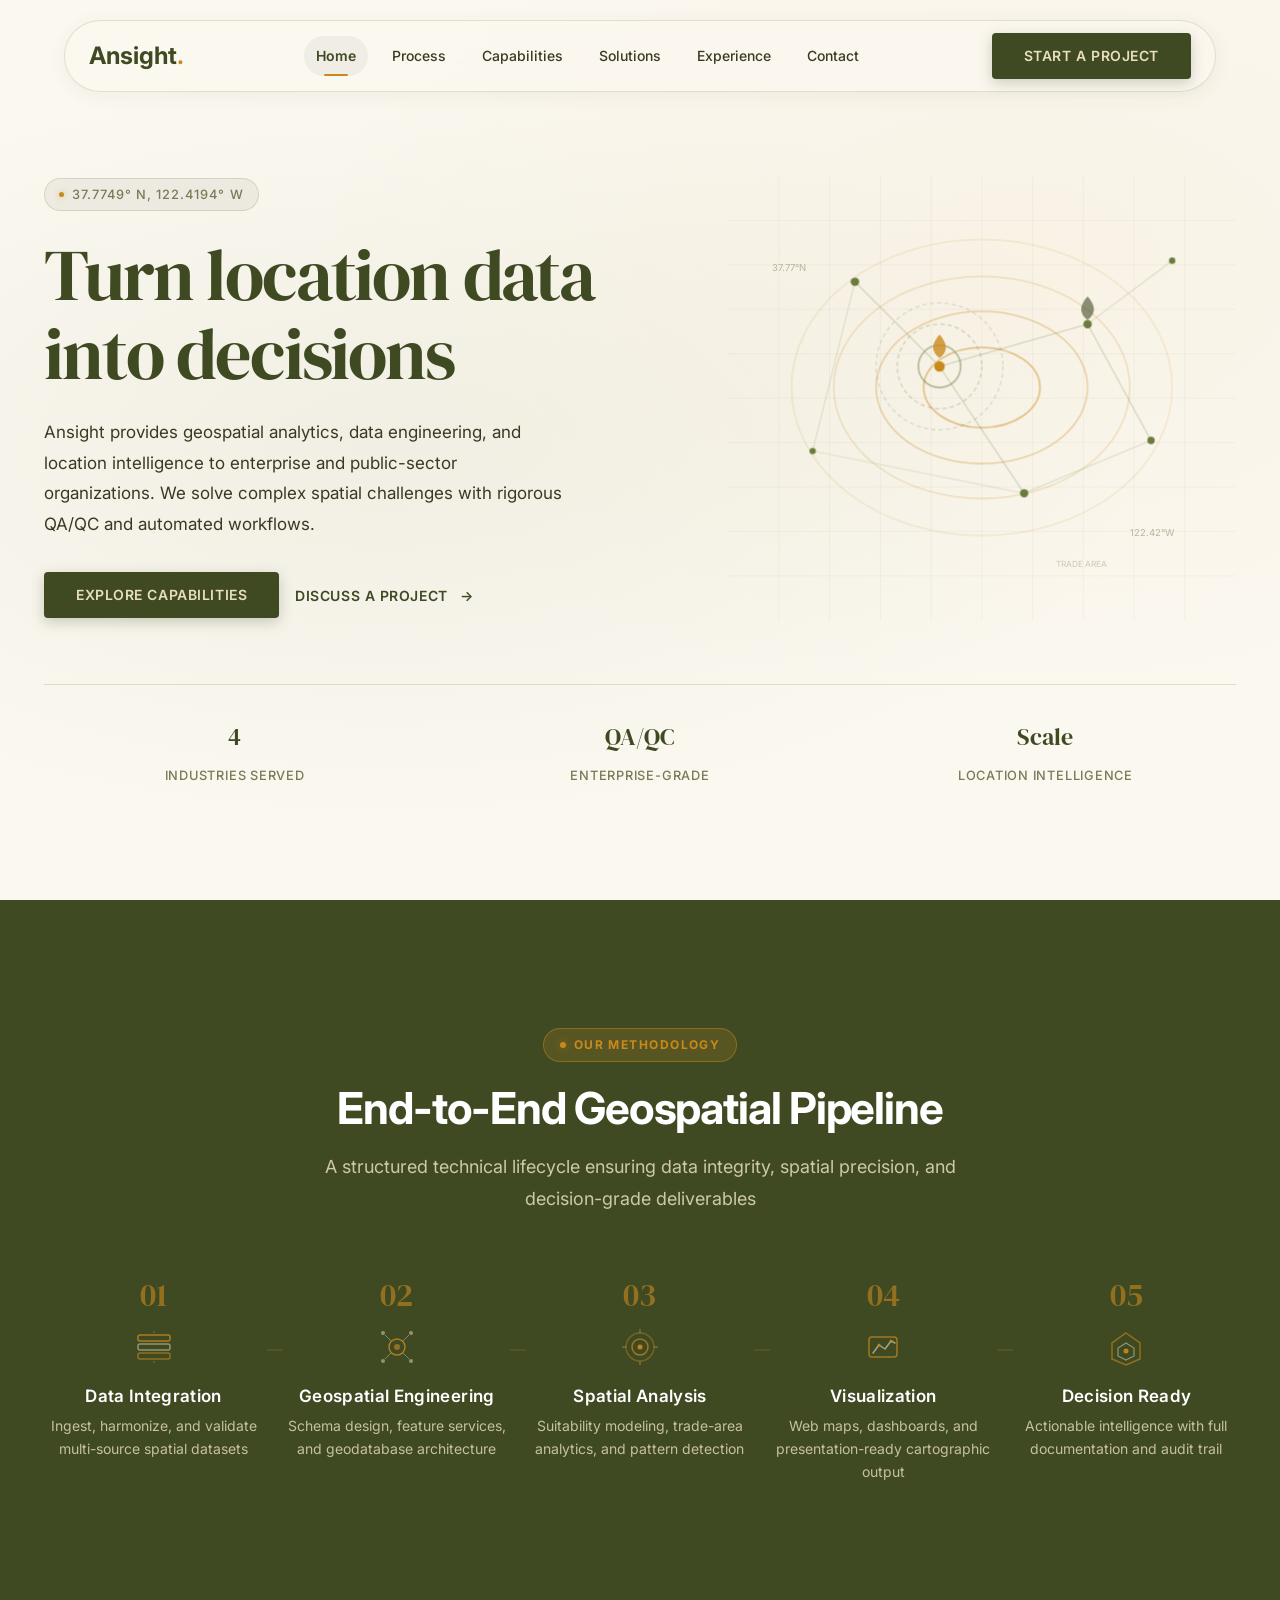
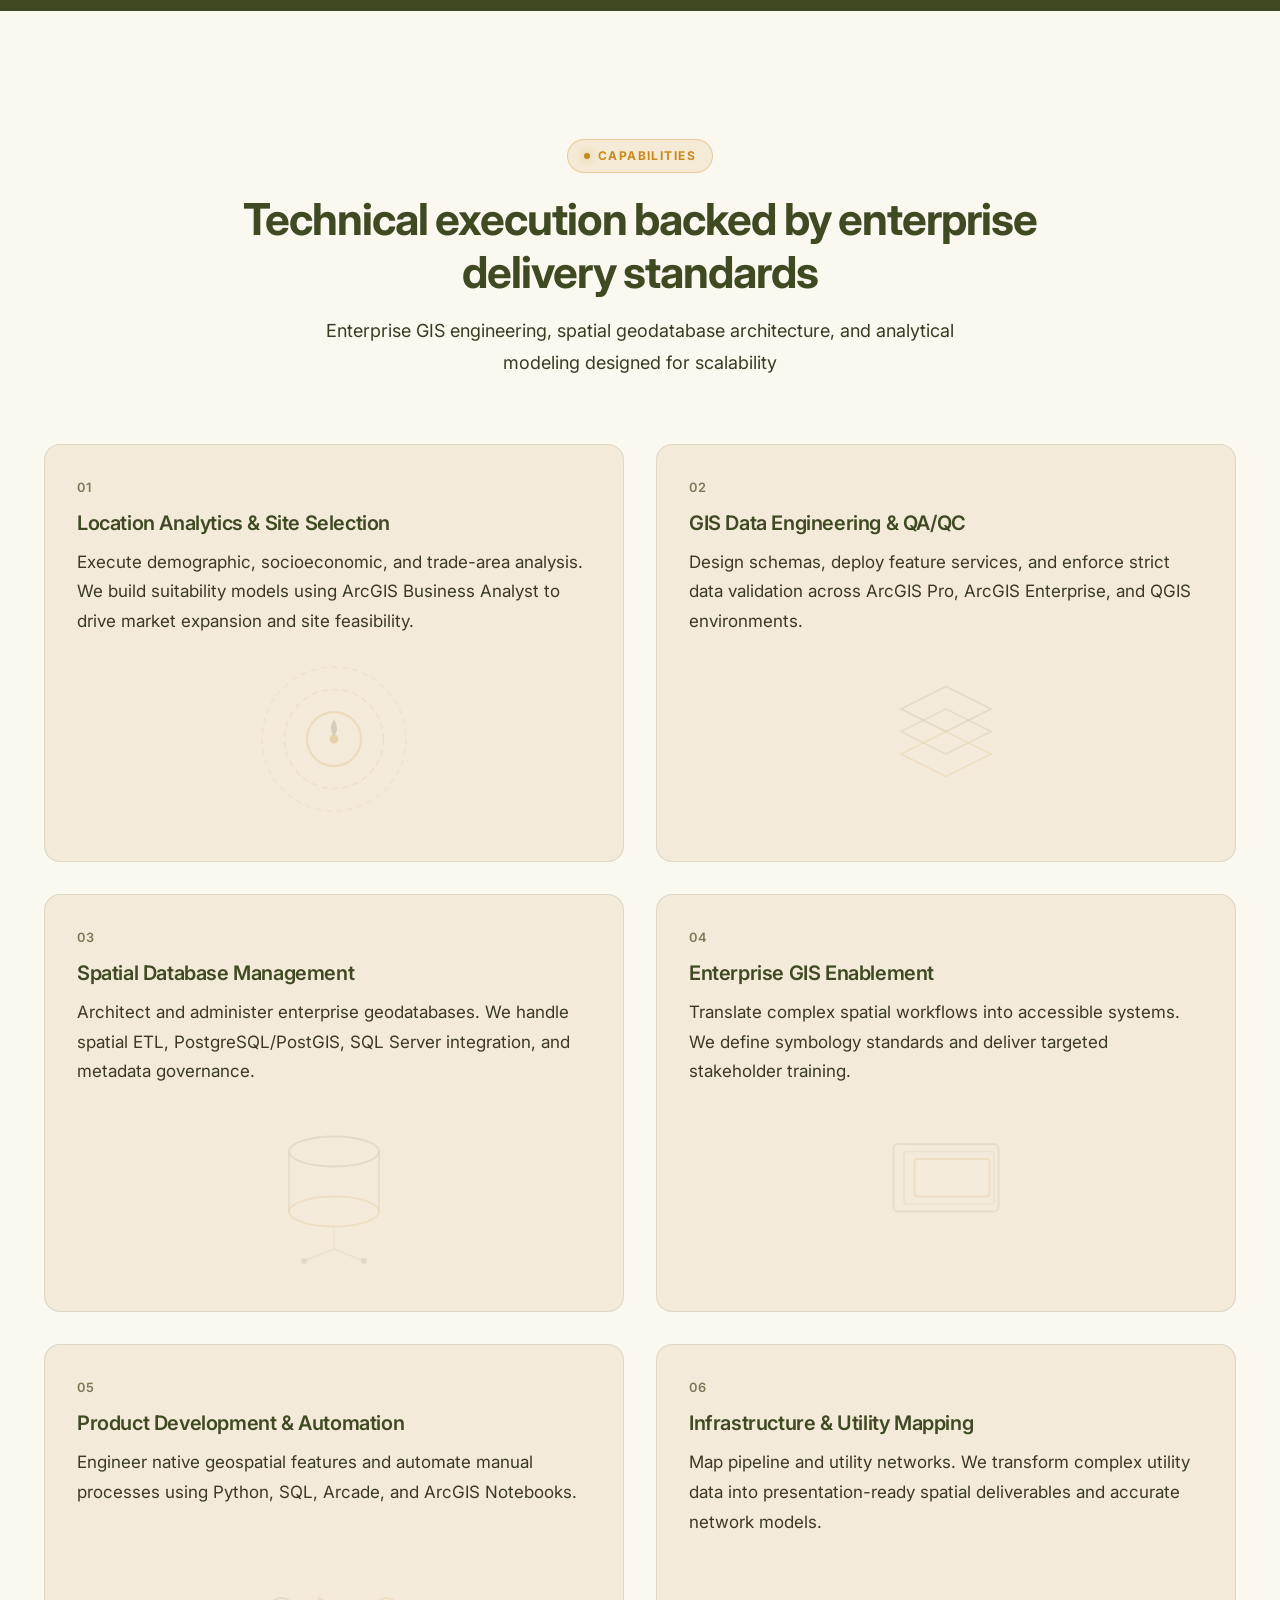
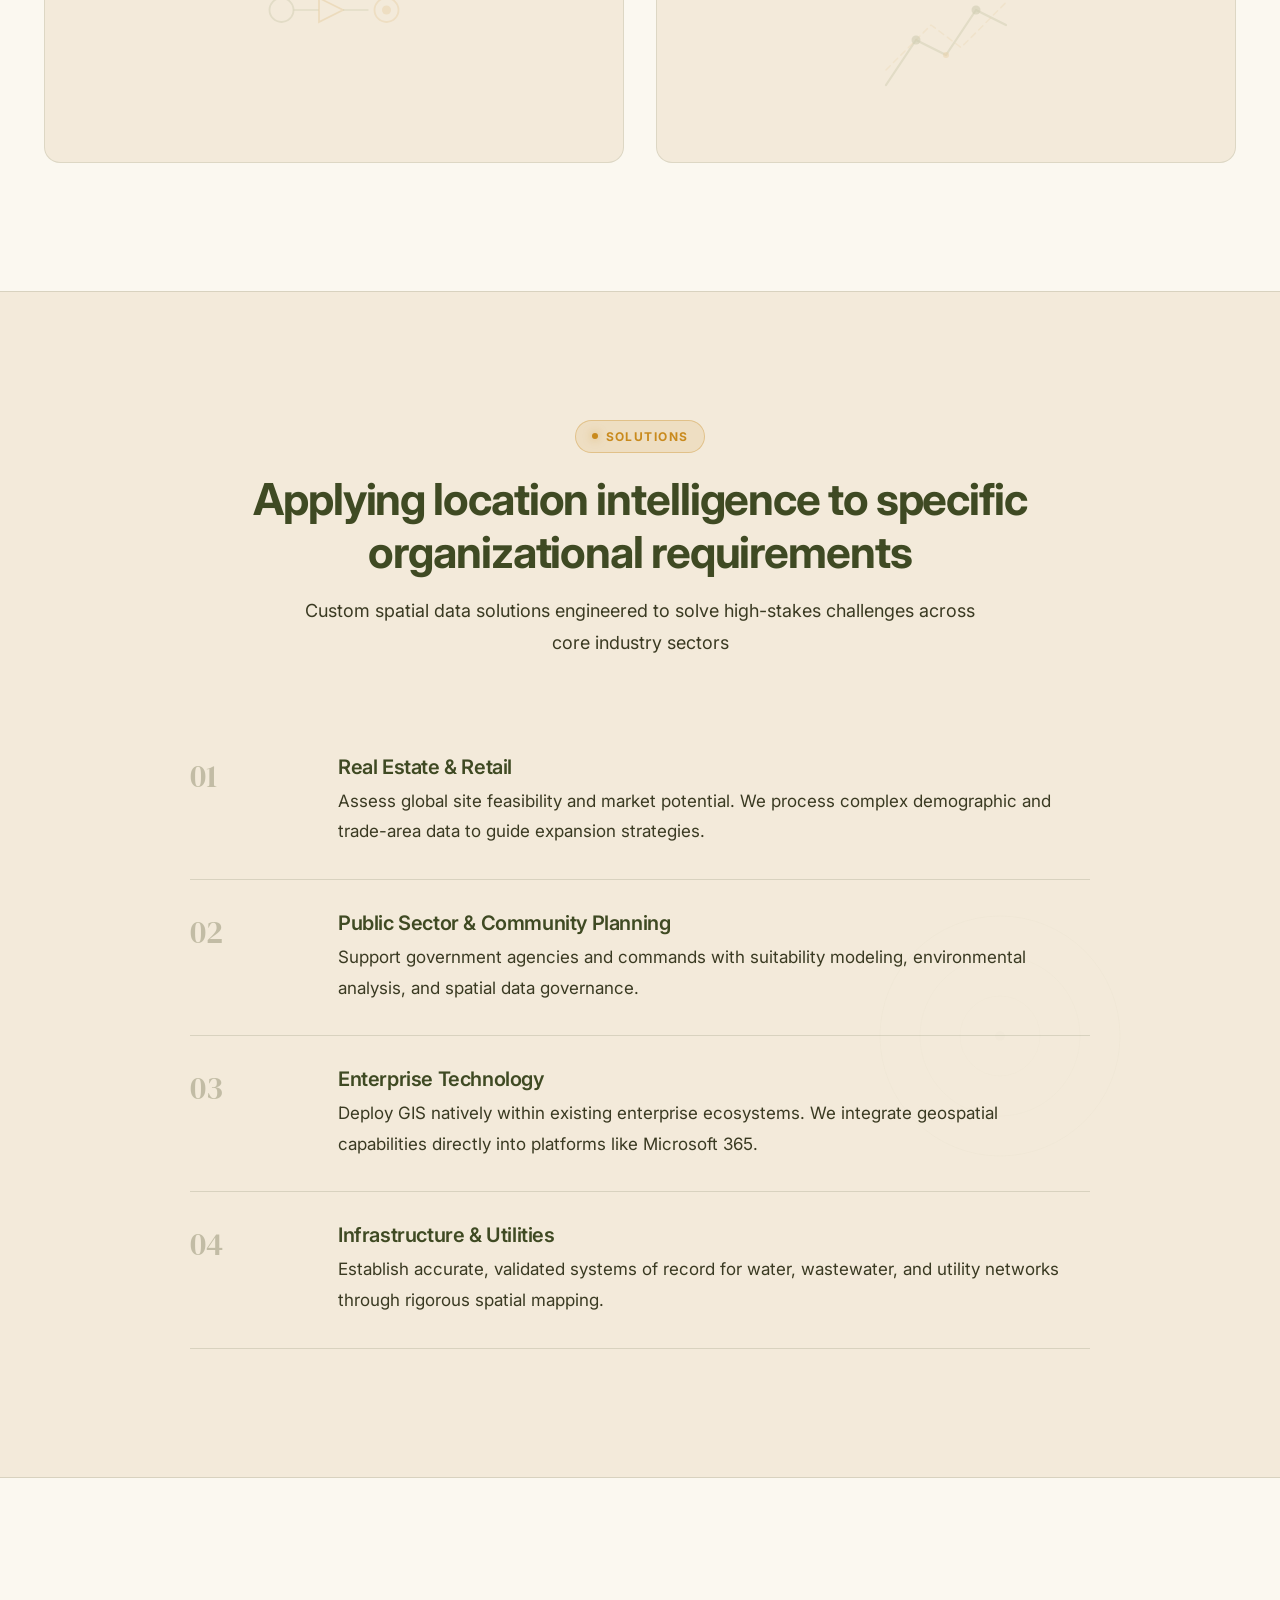
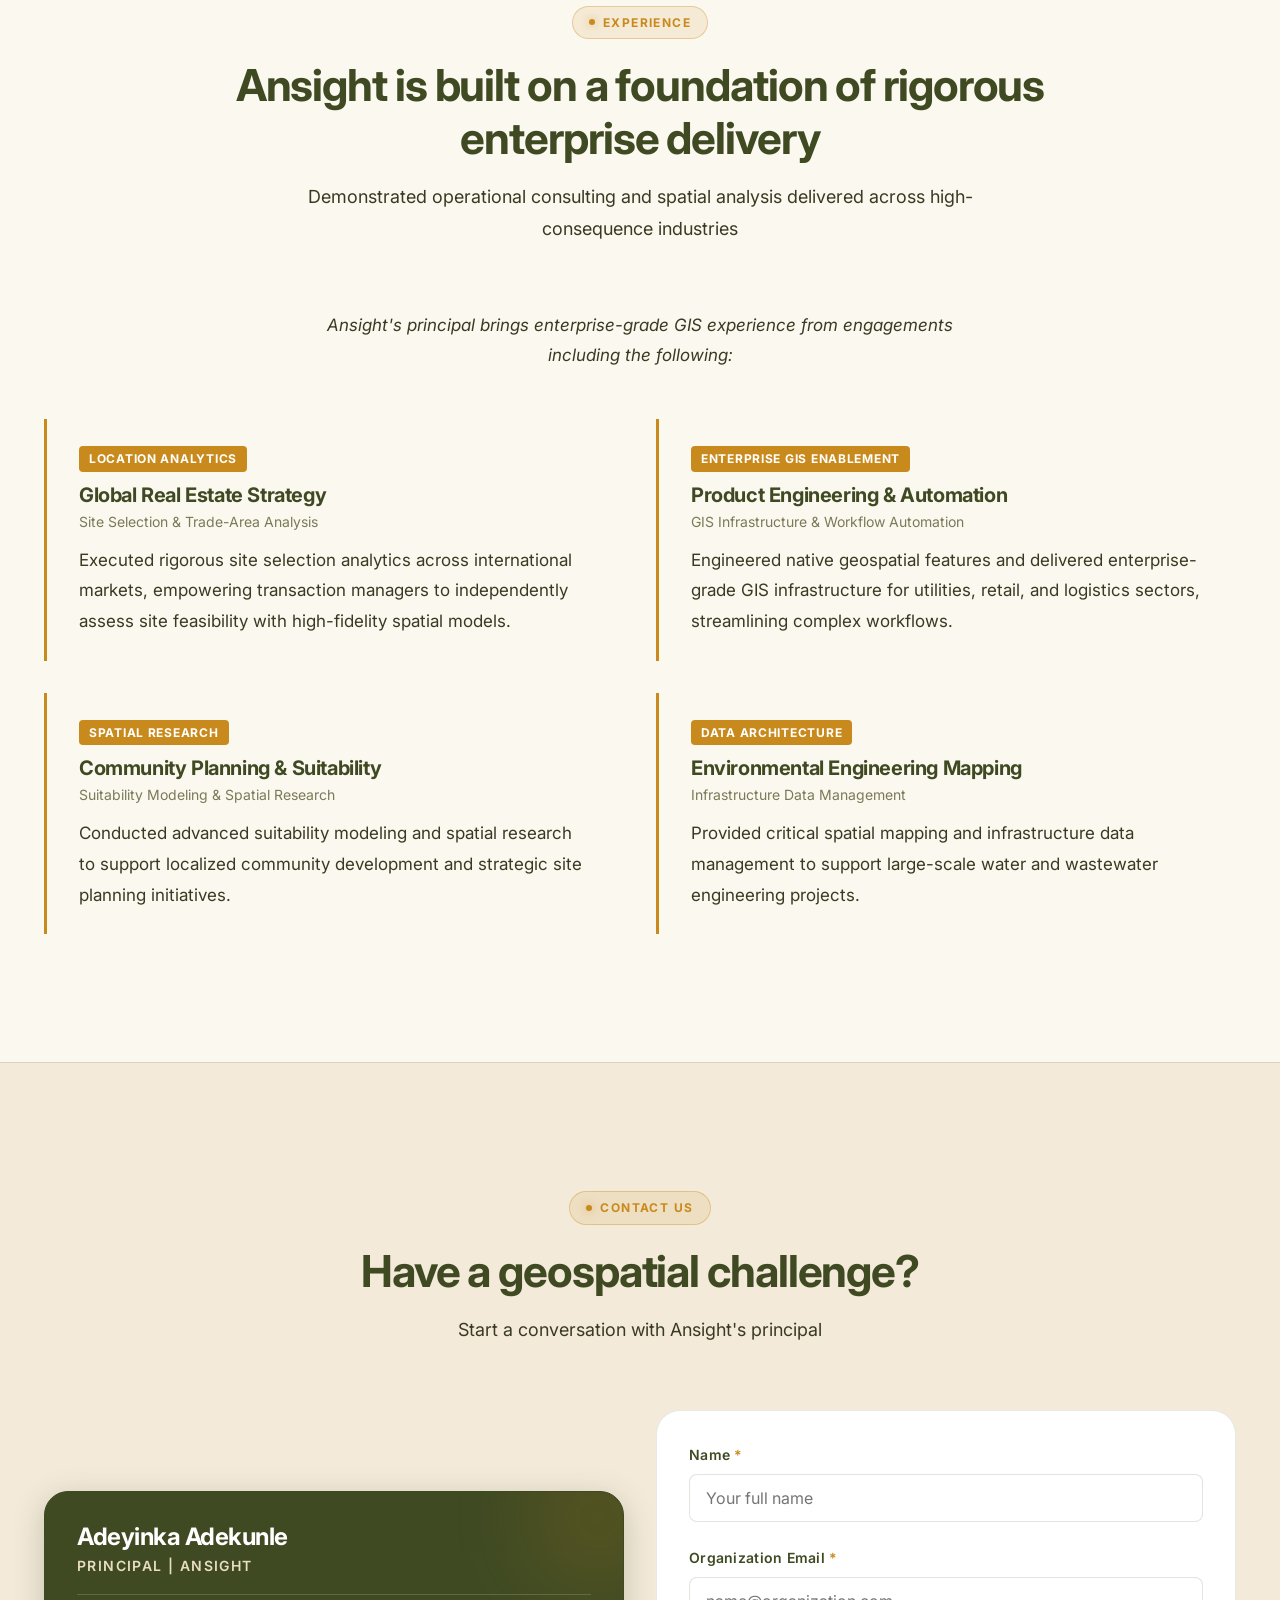
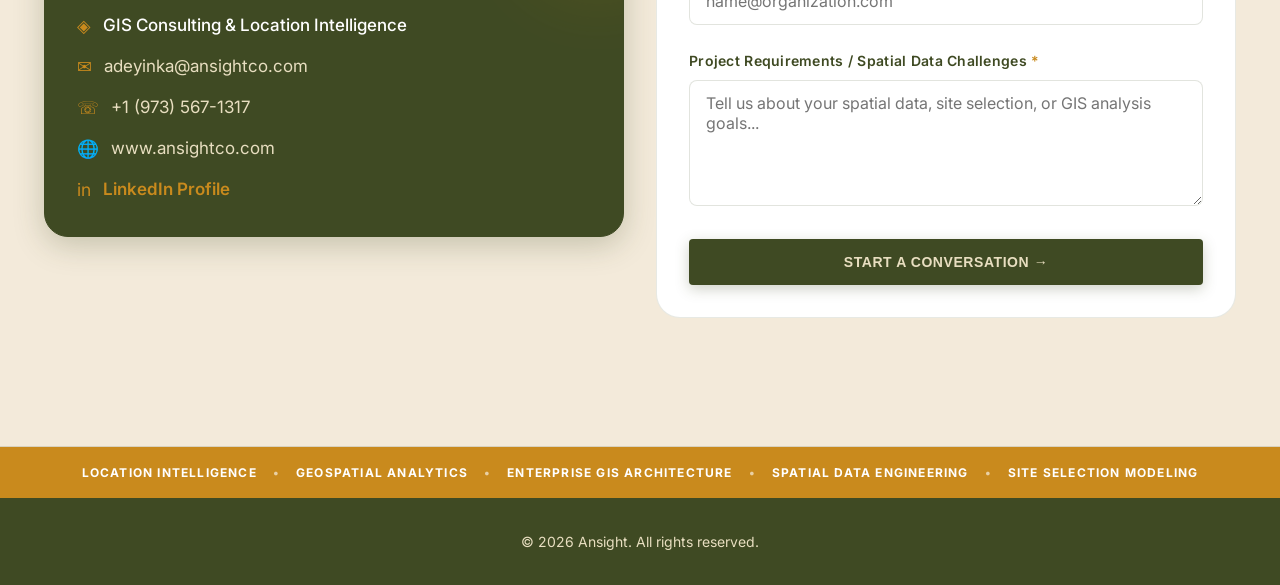
==== index.html @ 8a46de22 "New Update on mobile responsiveness" ====
<!DOCTYPE html>
<html lang="en">

<head>
    <meta charset="UTF-8">
    <meta name="viewport" content="width=device-width, initial-scale=1.0">

    <!-- SEO & Performance -->
    <title>Ansight | Geospatial Analytics & Location Intelligence</title>
    <meta name="description"
        content="Ansight provides geospatial analytics, data engineering, and location intelligence to enterprise and public-sector organizations. We solve complex spatial challenges.">
    <meta name="keywords"
        content="geospatial analytics, location intelligence, GIS, data engineering, site selection, ArcGIS, public sector">

    <!-- Open Graph Metadata -->
    <meta property="og:title" content="Ansight | Geospatial Analytics">
    <meta property="og:description"
        content="Turn fragmented spatial data into decision-ready insight. Ansight delivers rigorous GIS engineering.">
    <meta property="og:type" content="website">
    <meta property="og:url" content="https://ansight.com">

    <!-- Preconnect & Fonts -->
    <link rel="preconnect" href="https://fonts.googleapis.com">
    <link rel="preconnect" href="https://fonts.gstatic.com" crossorigin>
    <link
        href="https://fonts.googleapis.com/css2?family=DM+Serif+Display&family=Inter:wght@300;400;500;600;700&display=swap"
        rel="stylesheet">

    <link rel="stylesheet" href="css/style.css">
    <link rel="stylesheet" href="css/components.css">
</head>

<body>
    <!-- Global Glow Ambient Highlights -->
    <div class="glow-blob"
        style="top: -10%; left: -5%; width: 50vw; height: 50vw; background: var(--clr-olive-green); opacity: 0.08;">
    </div>
    <div class="glow-blob"
        style="bottom: 20%; right: -10%; width: 40vw; height: 40vw; background: var(--clr-amber); opacity: 0.06;"></div>

    <header class="site-header" role="banner">
        <div class="nav-container">
            <a href="#home" class="logo" style="color: var(--clr-deep-olive); font-weight: 700; font-size: 1.5rem;"
                aria-label="Ansight Home">
                <span data-config="company-name">Ansight</span><span style="color: var(--clr-amber);">.</span>
            </a>
            <nav id="main-nav" class="main-nav" aria-label="Primary Navigation">
                <div class="nav-links">
                    <a href="#home" class="nav-item active">Home</a>
                    <a href="#process" class="nav-item">Process</a>
                    <a href="#capabilities" class="nav-item">Capabilities</a>
                    <a href="#solutions" class="nav-item">Solutions</a>
                    <a href="#experience" class="nav-item">Experience</a>
                    <a href="#contact" class="nav-item">Contact</a>
                </div>
                <a href="#contact" class="btn btn-primary mobile-menu-cta" aria-label="Start a Project with Ansight">Start a Project</a>
            </nav>
            <button class="mobile-menu-toggle" aria-expanded="false" aria-controls="main-nav"
                aria-label="Toggle Navigation">
                <span></span><span></span><span></span>
            </button>
            <a href="#contact" class="btn btn-primary header-cta" aria-label="Start a Project with Ansight">Start a
                Project</a>
        </div>
    </header>

    <main id="main-content" role="main">

        <!-- ============================================================
             HERO — 60/40 split, text left + geospatial SVG right
             ============================================================ -->
        <section id="home" class="section hero-section">
            <div class="container">
                <div class="hero-grid">
                    <!-- Left: Text Column -->
                    <div class="hero-text reveal">
                        <div class="hero-coord-badge">
                            <span class="coord-dot" aria-hidden="true"></span>
                            <span>37.7749° N, 122.4194° W</span>
                        </div>
                        <h1 class="hero-title" data-config="hero-title">Turn location data into decisions</h1>
                        <p class="hero-subtitle reveal delay-1" data-config="company-desc">
                            Ansight provides geospatial analytics, data engineering, and location intelligence to
                            enterprise and public-sector organizations. We solve complex spatial challenges with
                            rigorous QA/QC and automated workflows.
                        </p>
                        <div class="hero-actions reveal delay-2">
                            <a href="#capabilities" class="btn btn-primary" data-config="cta-primary">Explore
                                Capabilities</a>
                            <a href="#contact" class="btn-text" data-config="cta-secondary">Discuss a Project <span
                                    class="arrow" aria-hidden="true">→</span></a>
                        </div>
                    </div>

                    <!-- Right: Geospatial SVG Canvas -->
                    <div class="hero-svg-container reveal delay-2">
                        <svg class="hero-svg-canvas" viewBox="0 0 480 420" fill="none"
                            xmlns="http://www.w3.org/2000/svg" aria-hidden="true">
                            <!-- Grid overlay -->
                            <g class="svg-grid-fade" opacity="0.08">
                                <line x1="0" y1="42" x2="480" y2="42" stroke="var(--clr-deep-olive)"
                                    stroke-width="0.5" />
                                <line x1="0" y1="84" x2="480" y2="84" stroke="var(--clr-deep-olive)"
                                    stroke-width="0.5" />
                                <line x1="0" y1="126" x2="480" y2="126" stroke="var(--clr-deep-olive)"
                                    stroke-width="0.5" />
                                <line x1="0" y1="168" x2="480" y2="168" stroke="var(--clr-deep-olive)"
                                    stroke-width="0.5" />
                                <line x1="0" y1="210" x2="480" y2="210" stroke="var(--clr-deep-olive)"
                                    stroke-width="0.5" />
                                <line x1="0" y1="252" x2="480" y2="252" stroke="var(--clr-deep-olive)"
                                    stroke-width="0.5" />
                                <line x1="0" y1="294" x2="480" y2="294" stroke="var(--clr-deep-olive)"
                                    stroke-width="0.5" />
                                <line x1="0" y1="336" x2="480" y2="336" stroke="var(--clr-deep-olive)"
                                    stroke-width="0.5" />
                                <line x1="0" y1="378" x2="480" y2="378" stroke="var(--clr-deep-olive)"
                                    stroke-width="0.5" />
                                <line x1="48" y1="0" x2="48" y2="420" stroke="var(--clr-deep-olive)"
                                    stroke-width="0.5" />
                                <line x1="96" y1="0" x2="96" y2="420" stroke="var(--clr-deep-olive)"
                                    stroke-width="0.5" />
                                <line x1="144" y1="0" x2="144" y2="420" stroke="var(--clr-deep-olive)"
                                    stroke-width="0.5" />
                                <line x1="192" y1="0" x2="192" y2="420" stroke="var(--clr-deep-olive)"
                                    stroke-width="0.5" />
                                <line x1="240" y1="0" x2="240" y2="420" stroke="var(--clr-deep-olive)"
                                    stroke-width="0.5" />
                                <line x1="288" y1="0" x2="288" y2="420" stroke="var(--clr-deep-olive)"
                                    stroke-width="0.5" />
                                <line x1="336" y1="0" x2="336" y2="420" stroke="var(--clr-deep-olive)"
                                    stroke-width="0.5" />
                                <line x1="384" y1="0" x2="384" y2="420" stroke="var(--clr-deep-olive)"
                                    stroke-width="0.5" />
                                <line x1="432" y1="0" x2="432" y2="420" stroke="var(--clr-deep-olive)"
                                    stroke-width="0.5" />
                            </g>

                            <!-- Topographic contour rings -->
                            <g class="svg-contour-ring">
                                <ellipse cx="240" cy="200" rx="180" ry="140" stroke="var(--clr-amber)" stroke-width="1"
                                    fill="none" opacity="0.2" />
                                <ellipse cx="240" cy="200" rx="140" ry="105" stroke="var(--clr-amber)" stroke-width="1"
                                    fill="none" opacity="0.3" />
                                <ellipse cx="240" cy="200" rx="100" ry="72" stroke="var(--clr-amber)" stroke-width="1.2"
                                    fill="none" opacity="0.4" />
                                <ellipse cx="240" cy="200" rx="55" ry="38" stroke="var(--clr-amber)" stroke-width="1.5"
                                    fill="none" opacity="0.5" />
                            </g>

                            <!-- Trade-area concentric rings -->
                            <circle cx="200" cy="180" r="60" stroke="var(--clr-olive-green)" stroke-width="1"
                                fill="none" opacity="0.25" stroke-dasharray="4 3" />
                            <circle cx="200" cy="180" r="40" stroke="var(--clr-olive-green)" stroke-width="1"
                                fill="none" opacity="0.35" stroke-dasharray="4 3" />
                            <circle cx="200" cy="180" r="20" stroke="var(--clr-olive-green)" stroke-width="1.5"
                                fill="none" opacity="0.5" />
                            <circle cx="200" cy="180" r="3" fill="var(--clr-amber)" />

                            <!-- Spatial node network -->
                            <g>
                                <!-- Connection lines -->
                                <line x1="120" y1="100" x2="200" y2="180" stroke="var(--clr-olive-green)"
                                    stroke-width="1" opacity="0.3" class="svg-draw-line" />
                                <line x1="200" y1="180" x2="340" y2="140" stroke="var(--clr-olive-green)"
                                    stroke-width="1" opacity="0.3" class="svg-draw-line" />
                                <line x1="200" y1="180" x2="280" y2="300" stroke="var(--clr-olive-green)"
                                    stroke-width="1" opacity="0.3" class="svg-draw-line" />
                                <line x1="340" y1="140" x2="400" y2="250" stroke="var(--clr-olive-green)"
                                    stroke-width="1" opacity="0.3" class="svg-draw-line" />
                                <line x1="120" y1="100" x2="80" y2="260" stroke="var(--clr-olive-green)"
                                    stroke-width="1" opacity="0.2" class="svg-draw-line" />
                                <line x1="280" y1="300" x2="400" y2="250" stroke="var(--clr-olive-green)"
                                    stroke-width="1" opacity="0.2" class="svg-draw-line" />
                                <line x1="340" y1="140" x2="420" y2="80" stroke="var(--clr-olive-green)"
                                    stroke-width="1" opacity="0.2" class="svg-draw-line" />
                                <line x1="80" y1="260" x2="280" y2="300" stroke="var(--clr-olive-green)"
                                    stroke-width="1" opacity="0.15" class="svg-draw-line" />

                                <!-- Nodes -->
                                <circle cx="120" cy="100" r="4" fill="var(--clr-olive-green)" class="svg-node-pulse" />
                                <circle cx="200" cy="180" r="5" fill="var(--clr-amber)" class="svg-node-pulse"
                                    style="animation-delay: 0.5s" />
                                <circle cx="340" cy="140" r="4" fill="var(--clr-olive-green)" class="svg-node-pulse"
                                    style="animation-delay: 1s" />
                                <circle cx="280" cy="300" r="4" fill="var(--clr-olive-green)" class="svg-node-pulse"
                                    style="animation-delay: 1.5s" />
                                <circle cx="400" cy="250" r="3.5" fill="var(--clr-olive-green)" class="svg-node-pulse"
                                    style="animation-delay: 0.8s" />
                                <circle cx="80" cy="260" r="3" fill="var(--clr-olive-green)" class="svg-node-pulse"
                                    style="animation-delay: 2s" />
                                <circle cx="420" cy="80" r="3" fill="var(--clr-olive-green)" class="svg-node-pulse"
                                    style="animation-delay: 1.2s" />
                            </g>

                            <!-- Location pin markers -->
                            <g class="svg-pin-drop">
                                <!-- Pin 1 -->
                                <path
                                    d="M200 168 C200 162, 206 156, 206 156 C206 156, 212 162, 212 168 C212 174, 206 178, 206 178 C206 178, 200 174, 200 168Z"
                                    fill="var(--clr-amber)" opacity="0.8" transform="translate(-6, -6)" />
                            </g>
                            <g class="svg-pin-drop" style="animation-delay: 0.3s">
                                <!-- Pin 2 -->
                                <path
                                    d="M334 126 C334 120, 340 114, 340 114 C340 114, 346 120, 346 126 C346 132, 340 136, 340 136 C340 136, 334 132, 334 126Z"
                                    fill="var(--clr-deep-olive)" opacity="0.6" />
                            </g>

                            <!-- Coordinate annotations -->
                            <text x="42" y="90" fill="var(--clr-muted-olive)" font-size="9"
                                font-family="Inter, sans-serif" opacity="0.5">37.77°N</text>
                            <text x="380" y="340" fill="var(--clr-muted-olive)" font-size="9"
                                font-family="Inter, sans-serif" opacity="0.5">122.42°W</text>
                            <text x="310" y="370" fill="var(--clr-muted-olive)" font-size="8"
                                font-family="Inter, sans-serif" opacity="0.35">TRADE AREA</text>
                        </svg>
                    </div>
                </div>

                <!-- Stats strip -->
                <div class="hero-stats reveal delay-3">
                    <div class="hero-stat">
                        <span class="hero-stat-value">4</span>
                        <span class="hero-stat-label">Industries Served</span>
                    </div>
                    <div class="hero-stat">
                        <span class="hero-stat-value">QA/QC</span>
                        <span class="hero-stat-label">Enterprise-grade</span>
                    </div>
                    <div class="hero-stat">
                        <span class="hero-stat-value">Scale</span>
                        <span class="hero-stat-label">Location Intelligence</span>
                    </div>
                </div>
            </div>
        </section>

        <!-- ============================================================
             METHODOLOGY PIPELINE — dark olive section
             ============================================================ -->
        <section id="process" class="section section-dark" aria-labelledby="process-heading">
            <div class="container">
                <div class="section-header reveal">
                    <div class="section-badge">
                        <span class="badge-dot" aria-hidden="true"></span>
                        <span>Our Methodology</span>
                    </div>
                    <h2 id="process-heading">End-to-End Geospatial Pipeline</h2>
                    <p class="section-desc">A structured technical lifecycle ensuring data integrity, spatial precision,
                        and decision-grade deliverables</p>
                </div>
                <div class="pipeline-grid">
                    <!-- Step 01 -->
                    <div class="pipeline-step reveal">
                        <span class="pipeline-step-number">01</span>
                        <div class="pipeline-step-icon">
                            <svg viewBox="0 0 48 48" fill="none" xmlns="http://www.w3.org/2000/svg">
                                <rect x="8" y="12" width="32" height="6" rx="2" stroke="var(--clr-amber)"
                                    stroke-width="1.5" opacity="0.8" />
                                <rect x="8" y="21" width="32" height="6" rx="2" stroke="var(--clr-warm-ivory)"
                                    stroke-width="1.5" opacity="0.5" />
                                <rect x="8" y="30" width="32" height="6" rx="2" stroke="var(--clr-amber)"
                                    stroke-width="1.5" opacity="0.6" />
                                <path d="M24 10V8M24 40V38" stroke="var(--clr-warm-ivory)" stroke-width="1"
                                    opacity="0.3" />
                            </svg>
                        </div>
                        <h3 class="pipeline-step-title">Data Integration</h3>
                        <p class="pipeline-step-desc">Ingest, harmonize, and validate multi-source spatial datasets</p>
                        <svg class="pipeline-connector" viewBox="0 0 40 4" aria-hidden="true">
                            <line x1="0" y1="2" x2="40" y2="2" />
                        </svg>
                    </div>
                    <!-- Step 02 -->
                    <div class="pipeline-step reveal delay-1">
                        <span class="pipeline-step-number">02</span>
                        <div class="pipeline-step-icon">
                            <svg viewBox="0 0 48 48" fill="none" xmlns="http://www.w3.org/2000/svg">
                                <circle cx="24" cy="24" r="8" stroke="var(--clr-amber)" stroke-width="1.5"
                                    opacity="0.8" />
                                <circle cx="24" cy="24" r="3" fill="var(--clr-amber)" opacity="0.6" />
                                <line x1="12" y1="12" x2="18" y2="18" stroke="var(--clr-warm-ivory)" stroke-width="1"
                                    opacity="0.4" />
                                <line x1="36" y1="12" x2="30" y2="18" stroke="var(--clr-warm-ivory)" stroke-width="1"
                                    opacity="0.4" />
                                <line x1="12" y1="36" x2="18" y2="30" stroke="var(--clr-warm-ivory)" stroke-width="1"
                                    opacity="0.4" />
                                <line x1="36" y1="36" x2="30" y2="30" stroke="var(--clr-warm-ivory)" stroke-width="1"
                                    opacity="0.4" />
                                <circle cx="10" cy="10" r="2" fill="var(--clr-warm-ivory)" opacity="0.5" />
                                <circle cx="38" cy="10" r="2" fill="var(--clr-warm-ivory)" opacity="0.5" />
                                <circle cx="10" cy="38" r="2" fill="var(--clr-warm-ivory)" opacity="0.5" />
                                <circle cx="38" cy="38" r="2" fill="var(--clr-warm-ivory)" opacity="0.5" />
                            </svg>
                        </div>
                        <h3 class="pipeline-step-title">Geospatial Engineering</h3>
                        <p class="pipeline-step-desc">Schema design, feature services, and geodatabase architecture</p>
                        <svg class="pipeline-connector" viewBox="0 0 40 4" aria-hidden="true">
                            <line x1="0" y1="2" x2="40" y2="2" />
                        </svg>
                    </div>
                    <!-- Step 03 -->
                    <div class="pipeline-step reveal delay-2">
                        <span class="pipeline-step-number">03</span>
                        <div class="pipeline-step-icon">
                            <svg viewBox="0 0 48 48" fill="none" xmlns="http://www.w3.org/2000/svg">
                                <circle cx="24" cy="24" r="14" stroke="var(--clr-amber)" stroke-width="1.5" fill="none"
                                    opacity="0.4" />
                                <circle cx="24" cy="24" r="8" stroke="var(--clr-amber)" stroke-width="1.5" fill="none"
                                    opacity="0.7" />
                                <circle cx="24" cy="24" r="2.5" fill="var(--clr-amber)" opacity="0.9" />
                                <line x1="24" y1="6" x2="24" y2="10" stroke="var(--clr-warm-ivory)" stroke-width="1"
                                    opacity="0.4" />
                                <line x1="24" y1="38" x2="24" y2="42" stroke="var(--clr-warm-ivory)" stroke-width="1"
                                    opacity="0.4" />
                                <line x1="6" y1="24" x2="10" y2="24" stroke="var(--clr-warm-ivory)" stroke-width="1"
                                    opacity="0.4" />
                                <line x1="38" y1="24" x2="42" y2="24" stroke="var(--clr-warm-ivory)" stroke-width="1"
                                    opacity="0.4" />
                            </svg>
                        </div>
                        <h3 class="pipeline-step-title">Spatial Analysis</h3>
                        <p class="pipeline-step-desc">Suitability modeling, trade-area analytics, and pattern detection
                        </p>
                        <svg class="pipeline-connector" viewBox="0 0 40 4" aria-hidden="true">
                            <line x1="0" y1="2" x2="40" y2="2" />
                        </svg>
                    </div>
                    <!-- Step 04 -->
                    <div class="pipeline-step reveal delay-3">
                        <span class="pipeline-step-number">04</span>
                        <div class="pipeline-step-icon">
                            <svg viewBox="0 0 48 48" fill="none" xmlns="http://www.w3.org/2000/svg">
                                <rect x="10" y="14" width="28" height="20" rx="3" stroke="var(--clr-amber)"
                                    stroke-width="1.5" opacity="0.7" />
                                <polyline points="14,30 20,22 26,26 32,18 36,20" stroke="var(--clr-warm-ivory)"
                                    stroke-width="1.5" fill="none" opacity="0.6" stroke-linecap="round"
                                    stroke-linejoin="round" />
                                <circle cx="20" cy="22" r="1.5" fill="var(--clr-amber)" opacity="0.8" />
                                <circle cx="32" cy="18" r="1.5" fill="var(--clr-amber)" opacity="0.8" />
                            </svg>
                        </div>
                        <h3 class="pipeline-step-title">Visualization</h3>
                        <p class="pipeline-step-desc">Web maps, dashboards, and presentation-ready cartographic output
                        </p>
                        <svg class="pipeline-connector" viewBox="0 0 40 4" aria-hidden="true">
                            <line x1="0" y1="2" x2="40" y2="2" />
                        </svg>
                    </div>
                    <!-- Step 05 -->
                    <div class="pipeline-step reveal delay-4">
                        <span class="pipeline-step-number">05</span>
                        <div class="pipeline-step-icon">
                            <svg viewBox="0 0 48 48" fill="none" xmlns="http://www.w3.org/2000/svg">
                                <path d="M24 10L38 20V36L24 42L10 36V20L24 10Z" stroke="var(--clr-amber)"
                                    stroke-width="1.5" fill="none" opacity="0.6" />
                                <path d="M24 20L32 25V33L24 37L16 33V25L24 20Z" stroke="var(--clr-warm-ivory)"
                                    stroke-width="1.2" fill="none" opacity="0.5" />
                                <circle cx="24" cy="28" r="2.5" fill="var(--clr-amber)" opacity="0.9" />
                            </svg>
                        </div>
                        <h3 class="pipeline-step-title">Decision Ready</h3>
                        <p class="pipeline-step-desc">Actionable intelligence with full documentation and audit trail
                        </p>
                    </div>
                </div>
            </div>
        </section>

        <!-- ============================================================
             CAPABILITIES — asymmetric editorial grid
             ============================================================ -->
        <section id="capabilities" class="section section-ivory" aria-labelledby="capabilities-heading">
            <div class="container">
                <div class="section-header reveal">
                    <div class="section-badge">
                        <span class="badge-dot" aria-hidden="true"></span>
                        <span>Capabilities</span>
                    </div>
                    <h2 id="capabilities-heading">Technical execution backed by enterprise delivery standards</h2>
                    <p class="section-desc">Enterprise GIS engineering, spatial geodatabase architecture, and analytical
                        modeling designed for scalability</p>
                </div>
                <div class="capabilities-grid" role="list">

                    <!-- Location Analytics -->
                    <div class="capability-card reveal" role="listitem" tabindex="0">
                        <span class="capability-card-number">01</span>
                        <h3>Location Analytics & Site Selection</h3>
                        <p>Execute demographic, socioeconomic, and trade-area analysis. We build suitability models
                            using ArcGIS Business Analyst to drive market expansion and site feasibility.</p>
                        <div class="capability-card-svg" aria-hidden="true">
                            <svg viewBox="0 0 120 120" fill="none" xmlns="http://www.w3.org/2000/svg">
                                <circle cx="60" cy="60" r="48" stroke="var(--clr-amber)" stroke-width="1" opacity="0.3"
                                    stroke-dasharray="4 3" />
                                <circle cx="60" cy="60" r="33" stroke="var(--clr-amber)" stroke-width="1" opacity="0.4"
                                    stroke-dasharray="4 3" />
                                <circle cx="60" cy="60" r="18" stroke="var(--clr-amber)" stroke-width="1.5"
                                    opacity="0.6" />
                                <circle cx="60" cy="60" r="3" fill="var(--clr-amber)" />
                                <path d="M58 53C58 50, 60 47, 60 47S62 50, 62 53C62 56, 60 58, 60 58S58 56, 58 53Z"
                                    fill="var(--clr-deep-olive)" opacity="0.7" />
                            </svg>
                        </div>
                    </div>

                    <!-- GIS Data Engineering -->
                    <div class="capability-card reveal delay-1" role="listitem" tabindex="0">
                        <span class="capability-card-number">02</span>
                        <h3>GIS Data Engineering & QA/QC</h3>
                        <p>Design schemas, deploy feature services, and enforce strict data validation across ArcGIS
                            Pro, ArcGIS Enterprise, and QGIS environments.</p>
                        <div class="capability-card-svg" aria-hidden="true">
                            <svg viewBox="0 0 120 120" fill="none" xmlns="http://www.w3.org/2000/svg">
                                <path d="M30 40L60 25L90 40L60 55Z" stroke="var(--clr-olive-green)" stroke-width="1.2"
                                    fill="none" opacity="0.5" />
                                <path d="M30 55L60 40L90 55L60 70Z" stroke="var(--clr-olive-green)" stroke-width="1.2"
                                    fill="none" opacity="0.4" />
                                <path d="M30 70L60 55L90 70L60 85Z" stroke="var(--clr-amber)" stroke-width="1.2"
                                    fill="none" opacity="0.5" />
                            </svg>
                        </div>
                    </div>

                    <!-- Spatial Database -->
                    <div class="capability-card reveal" role="listitem" tabindex="0">
                        <span class="capability-card-number">03</span>
                        <h3>Spatial Database Management</h3>
                        <p>Architect and administer enterprise geodatabases. We handle spatial ETL, PostgreSQL/PostGIS,
                            SQL Server integration, and metadata governance.</p>
                        <div class="capability-card-svg" aria-hidden="true">
                            <svg viewBox="0 0 120 120" fill="none" xmlns="http://www.w3.org/2000/svg">
                                <ellipse cx="60" cy="35" rx="30" ry="10" stroke="var(--clr-olive-green)"
                                    stroke-width="1.2" fill="none" opacity="0.5" />
                                <line x1="30" y1="35" x2="30" y2="75" stroke="var(--clr-olive-green)" stroke-width="1.2"
                                    opacity="0.4" />
                                <line x1="90" y1="35" x2="90" y2="75" stroke="var(--clr-olive-green)" stroke-width="1.2"
                                    opacity="0.4" />
                                <ellipse cx="60" cy="75" rx="30" ry="10" stroke="var(--clr-amber)" stroke-width="1.2"
                                    fill="none" opacity="0.5" />
                                <line x1="60" y1="85" x2="60" y2="100" stroke="var(--clr-amber)" stroke-width="1"
                                    opacity="0.3" />
                                <line x1="60" y1="100" x2="40" y2="108" stroke="var(--clr-olive-green)" stroke-width="1"
                                    opacity="0.3" />
                                <line x1="60" y1="100" x2="80" y2="108" stroke="var(--clr-olive-green)" stroke-width="1"
                                    opacity="0.3" />
                                <circle cx="40" cy="108" r="2" fill="var(--clr-olive-green)" opacity="0.5" />
                                <circle cx="80" cy="108" r="2" fill="var(--clr-olive-green)" opacity="0.5" />
                            </svg>
                        </div>
                    </div>

                    <!-- Enterprise GIS -->
                    <div class="capability-card reveal delay-1" role="listitem" tabindex="0">
                        <span class="capability-card-number">04</span>
                        <h3>Enterprise GIS Enablement</h3>
                        <p>Translate complex spatial workflows into accessible systems. We define symbology standards
                            and deliver targeted stakeholder training.</p>
                        <div class="capability-card-svg" aria-hidden="true">
                            <svg viewBox="0 0 120 120" fill="none" xmlns="http://www.w3.org/2000/svg">
                                <rect x="25" y="30" width="70" height="45" rx="3" stroke="var(--clr-olive-green)"
                                    stroke-width="1.2" fill="none" opacity="0.4" />
                                <rect x="30" y="40" width="60" height="35" rx="2" stroke="var(--clr-olive-green)"
                                    stroke-width="1" fill="none" opacity="0.3" transform="translate(2, -5)" />
                                <rect x="35" y="50" width="50" height="25" rx="2" stroke="var(--clr-amber)"
                                    stroke-width="1.2" fill="none" opacity="0.5" transform="translate(4, -10)" />
                            </svg>
                        </div>
                    </div>

                    <!-- Product Dev -->
                    <div class="capability-card reveal" role="listitem" tabindex="0">
                        <span class="capability-card-number">05</span>
                        <h3>Product Development & Automation</h3>
                        <p>Engineer native geospatial features and automate manual processes using Python, SQL, Arcade,
                            and ArcGIS Notebooks.</p>
                        <div class="capability-card-svg" aria-hidden="true">
                            <svg viewBox="0 0 120 120" fill="none" xmlns="http://www.w3.org/2000/svg">
                                <circle cx="25" cy="60" r="8" stroke="var(--clr-olive-green)" stroke-width="1.2"
                                    fill="none" opacity="0.5" />
                                <line x1="33" y1="60" x2="50" y2="60" stroke="var(--clr-olive-green)" stroke-width="1.2"
                                    opacity="0.4" />
                                <polygon points="50,52 66,60 50,68" stroke="var(--clr-amber)" stroke-width="1.2"
                                    fill="none" opacity="0.6" />
                                <line x1="66" y1="60" x2="83" y2="60" stroke="var(--clr-olive-green)" stroke-width="1.2"
                                    opacity="0.4" />
                                <circle cx="95" cy="60" r="8" stroke="var(--clr-amber)" stroke-width="1.2" fill="none"
                                    opacity="0.5" />
                                <circle cx="95" cy="60" r="3" fill="var(--clr-amber)" opacity="0.5" />
                            </svg>
                        </div>
                    </div>

                    <!-- Infrastructure -->
                    <div class="capability-card reveal delay-1" role="listitem" tabindex="0">
                        <span class="capability-card-number">06</span>
                        <h3>Infrastructure & Utility Mapping</h3>
                        <p>Map pipeline and utility networks. We transform complex utility data into presentation-ready
                            spatial deliverables and accurate network models.</p>
                        <div class="capability-card-svg" aria-hidden="true">
                            <svg viewBox="0 0 120 120" fill="none" xmlns="http://www.w3.org/2000/svg">
                                <polyline points="20,90 40,60 60,70 80,40 100,50" stroke="var(--clr-olive-green)"
                                    stroke-width="1.5" fill="none" opacity="0.5" stroke-linecap="round"
                                    stroke-linejoin="round" />
                                <polyline points="20,80 50,50 70,65 100,35" stroke="var(--clr-amber)" stroke-width="1"
                                    fill="none" opacity="0.3" stroke-linecap="round" stroke-linejoin="round"
                                    stroke-dasharray="4 3" />
                                <circle cx="40" cy="60" r="3" fill="var(--clr-olive-green)" opacity="0.6" />
                                <circle cx="80" cy="40" r="3" fill="var(--clr-olive-green)" opacity="0.6" />
                                <circle cx="60" cy="70" r="2" fill="var(--clr-amber)" opacity="0.5" />
                            </svg>
                        </div>
                    </div>
                </div>
            </div>
        </section>

        <!-- ============================================================
             SOLUTIONS — editorial two-column list
             ============================================================ -->
        <section id="solutions" class="section section-surface" aria-labelledby="solutions-heading">
            <div class="container">
                <div class="section-header reveal">
                    <div class="section-badge">
                        <span class="badge-dot" aria-hidden="true"></span>
                        <span>Solutions</span>
                    </div>
                    <h2 id="solutions-heading">Applying location intelligence to specific organizational requirements
                    </h2>
                    <p class="section-desc">Custom spatial data solutions engineered to solve high-stakes challenges
                        across core industry sectors</p>
                </div>
                <div class="solutions-list">
                    <!-- Subtle SVG watermark -->
                    <svg class="solutions-watermark" viewBox="0 0 300 300" fill="none"
                        xmlns="http://www.w3.org/2000/svg" aria-hidden="true">
                        <circle cx="150" cy="150" r="120" stroke="var(--clr-olive-green)" stroke-width="1"
                            opacity="0.5" />
                        <circle cx="150" cy="150" r="80" stroke="var(--clr-olive-green)" stroke-width="1"
                            opacity="0.4" />
                        <circle cx="150" cy="150" r="40" stroke="var(--clr-olive-green)" stroke-width="1"
                            opacity="0.3" />
                        <circle cx="150" cy="150" r="5" fill="var(--clr-olive-green)" opacity="0.3" />
                    </svg>

                    <div class="solution-row reveal">
                        <span class="solution-number">01</span>
                        <div class="solution-content">
                            <h3>Real Estate & Retail</h3>
                            <p>Assess global site feasibility and market potential. We process complex demographic and
                                trade-area data to guide expansion strategies.</p>
                        </div>
                    </div>
                    <div class="solution-row reveal delay-1">
                        <span class="solution-number">02</span>
                        <div class="solution-content">
                            <h3>Public Sector & Community Planning</h3>
                            <p>Support government agencies and commands with suitability modeling, environmental
                                analysis, and spatial data governance.</p>
                        </div>
                    </div>
                    <div class="solution-row reveal delay-2">
                        <span class="solution-number">03</span>
                        <div class="solution-content">
                            <h3>Enterprise Technology</h3>
                            <p>Deploy GIS natively within existing enterprise ecosystems. We integrate geospatial
                                capabilities directly into platforms like Microsoft 365.</p>
                        </div>
                    </div>
                    <div class="solution-row reveal delay-3">
                        <span class="solution-number">04</span>
                        <div class="solution-content">
                            <h3>Infrastructure & Utilities</h3>
                            <p>Establish accurate, validated systems of record for water, wastewater, and utility
                                networks through rigorous spatial mapping.</p>
                        </div>
                    </div>
                </div>
            </div>
        </section>

        <!-- ============================================================
             EXPERIENCE — amber left-border accent blocks
             ============================================================ -->
        <section id="experience" class="section section-ivory" aria-labelledby="experience-heading">
            <div class="container">
                <div class="section-header reveal">
                    <div class="section-badge">
                        <span class="badge-dot" aria-hidden="true"></span>
                        <span>Experience</span>
                    </div>
                    <h2 id="experience-heading">Ansight is built on a foundation of rigorous enterprise delivery</h2>
                    <p class="section-desc">Demonstrated operational consulting and spatial analysis delivered across
                        high-consequence industries</p>
                </div>

                <p class="experience-intro reveal">Ansight's principal brings enterprise-grade GIS experience from
                    engagements including the following:</p>

                <div class="experience-grid">
                    <article class="experience-block reveal delay-1">
                        <span class="experience-tag">Location Analytics</span>
                        <h3>Global Real Estate Strategy</h3>
                        <p class="experience-role">Site Selection & Trade-Area Analysis</p>
                        <p>Executed rigorous site selection analytics across international markets, empowering
                            transaction managers to independently assess site feasibility with high-fidelity spatial
                            models.</p>
                    </article>
                    <article class="experience-block reveal delay-2">
                        <span class="experience-tag">Enterprise GIS Enablement</span>
                        <h3>Product Engineering & Automation</h3>
                        <p class="experience-role">GIS Infrastructure & Workflow Automation</p>
                        <p>Engineered native geospatial features and delivered enterprise-grade GIS infrastructure for
                            utilities, retail, and logistics sectors, streamlining complex workflows.</p>
                    </article>
                    <article class="experience-block reveal delay-1">
                        <span class="experience-tag">Spatial Research</span>
                        <h3>Community Planning & Suitability</h3>
                        <p class="experience-role">Suitability Modeling & Spatial Research</p>
                        <p>Conducted advanced suitability modeling and spatial research to support localized community
                            development and strategic site planning initiatives.</p>
                    </article>
                    <article class="experience-block reveal delay-2">
                        <span class="experience-tag">Data Architecture</span>
                        <h3>Environmental Engineering Mapping</h3>
                        <p class="experience-role">Infrastructure Data Management</p>
                        <p>Provided critical spatial mapping and infrastructure data management to support large-scale
                            water and wastewater engineering projects.</p>
                    </article>
                </div>
            </div>
        </section>

        <!-- ============================================================
             CONTACT — improved form + founder card
             ============================================================ -->
        <section id="contact" class="section section-surface" aria-labelledby="contact-heading">
            <div class="container">
                <div class="section-header reveal">
                    <div class="section-badge">
                        <span class="badge-dot" aria-hidden="true"></span>
                        <span>Contact Us</span>
                    </div>
                    <h2 id="contact-heading" data-config="final-cta-headline">Have a geospatial challenge?</h2>
                    <p class="section-desc" data-config="final-cta-sub">Start a conversation with Ansight's principal
                    </p>
                </div>
                <div class="grid grid-2 contact-grid">
                    <div class="contact-info reveal"
                        style="display: flex; flex-direction: column; justify-content: center;">
                        <article class="contact-card-founder" aria-labelledby="founder-name">
                            <div class="founder-glow" aria-hidden="true"></div>
                            <h3 id="founder-name" data-config="founder-name"
                                style="color: #FFFFFF; margin-bottom: var(--space-1); font-size: var(--font-size-2xl);">
                                Adeyinka Adekunle</h3>
                            <p aria-label="Role" data-config="founder-role"
                                style="font-size: var(--font-size-sm); color: var(--clr-warm-ivory); text-transform: uppercase; letter-spacing: 0.1em; margin-bottom: var(--space-4); border-bottom: 1px solid rgba(232, 222, 192, 0.2); padding-bottom: var(--space-4); font-weight: var(--font-weight-semibold);">
                                Principal | Ansight</p>

                            <ul style="list-style: none; padding-left: 0; margin-bottom: 0;">
                                <li
                                    style="margin-bottom: var(--space-3); display: flex; align-items: center; gap: var(--space-3);">
                                    <span style="color: var(--clr-amber); font-size: 1.1rem;">◈</span> <span
                                        style="font-weight: 500; color: #FFFFFF;">GIS Consulting & Location
                                        Intelligence</span>
                                </li>
                                <li
                                    style="margin-bottom: var(--space-3); display: flex; align-items: center; gap: var(--space-3);">
                                    <span style="color: var(--clr-amber); font-size: 1.1rem;">✉</span> <a
                                        href="mailto:adeyinka@ansightco.com"
                                        style="color: var(--clr-warm-ivory);">adeyinka@ansightco.com</a>
                                </li>
                                <li
                                    style="margin-bottom: var(--space-3); display: flex; align-items: center; gap: var(--space-3);">
                                    <span style="color: var(--clr-amber); font-size: 1.1rem;">☏</span> <a
                                        href="tel:+19735671317" style="color: var(--clr-warm-ivory);">+1 (973)
                                        567-1317</a>
                                </li>
                                <li
                                    style="margin-bottom: var(--space-3); display: flex; align-items: center; gap: var(--space-3);">
                                    <span style="color: var(--clr-amber); font-size: 1.1rem;">🌐</span> <a
                                        href="https://www.ansightco.com" target="_blank" rel="noopener noreferrer"
                                        style="color: var(--clr-warm-ivory);">www.ansightco.com</a>
                                </li>
                                <li style="display: flex; align-items: center; gap: var(--space-3);">
                                    <span style="color: var(--clr-amber); font-size: 1.1rem;">in</span> <a
                                        href="https://www.linkedin.com/in/adeyinka-adekunle-37162a155/" target="_blank"
                                        rel="noopener noreferrer"
                                        style="color: var(--clr-amber); font-weight: 600;">LinkedIn Profile</a>
                                </li>
                            </ul>
                        </article>
                    </div>
                    <div class="contact-form-container reveal delay-2">
                        <form class="contact-form-card" aria-label="Project Inquiry Form">
                            <input type="hidden" name="access_key" value="b83094d8-07f9-4f3a-a549-eb72aa552661">
                            <div class="form-group">
                                <label class="form-label" for="name">Name <span aria-hidden="true"
                                        style="color:var(--clr-amber);">*</span></label>
                                <input type="text" id="name" name="name" class="form-control" required
                                    aria-required="true" placeholder="Your full name">
                            </div>
                            <div class="form-group">
                                <label class="form-label" for="email">Organization Email <span aria-hidden="true"
                                        style="color:var(--clr-amber);">*</span></label>
                                <input type="email" id="email" name="email" class="form-control" required
                                    aria-required="true" placeholder="name@organization.com">
                            </div>
                            <div class="form-group">
                                <label class="form-label" for="reqs">Project Requirements / Spatial Data Challenges
                                    <span aria-hidden="true" style="color:var(--clr-amber);">*</span></label>
                                <textarea id="reqs" name="reqs" class="form-control" rows="5" required
                                    aria-required="true"
                                    placeholder="Tell us about your spatial data, site selection, or GIS analysis goals..."></textarea>
                            </div>
                            <button type="submit" class="btn btn-primary" style="width: 100%;"
                                data-config="final-cta-btn">Start a Conversation →</button>
                        </form>
                    </div>
                </div>
            </div>
        </section>
    </main>

    <!-- Keyword Footer Banner (Amber Accent per Brand Guidelines) -->
    <div class="keyword-footer-banner" role="region" aria-label="Core Competencies Banner">
        <div class="container">
            <div class="keyword-banner-inner">
                <span>Location Intelligence</span>
                <span class="bullet" aria-hidden="true">•</span>
                <span>Geospatial Analytics</span>
                <span class="bullet" aria-hidden="true">•</span>
                <span>Enterprise GIS Architecture</span>
                <span class="bullet" aria-hidden="true">•</span>
                <span>Spatial Data Engineering</span>
                <span class="bullet" aria-hidden="true">•</span>
                <span>Site Selection Modeling</span>
            </div>
        </div>
    </div>

    <footer class="site-footer" role="contentinfo"
        style="padding-top: var(--space-8); padding-bottom: var(--space-8); background-color: var(--clr-deep-olive);">
        <div class="container text-center">
            <p data-config="copyright"
                style="color: var(--clr-warm-ivory); font-size: var(--font-size-sm); margin-bottom: 0;">&copy; 2026
                Ansight. All rights reserved.</p>
        </div>
    </footer>

    <script src="js/main.js"></script>
    <script defer src="/_vercel/insights/script.js"></script>
</body>

</html>
---- css/style.css ----
/* ==========================================================================
   ANSIGHT DESIGN SYSTEM - PREMIUM ART-DIRECTED OVERHAUL
   Centralized CSS Custom Properties (Tokens) & Base Components
   ========================================================================== */

@import url('https://fonts.googleapis.com/css2?family=DM+Serif+Display&family=Inter:wght@300;400;500;600;700&display=swap');

:root {
    /* ----------------------------------------------------------------------
       1. ANSIGHT BRAND COLOR SYSTEM  (palette locked — unchanged)
       ---------------------------------------------------------------------- */
    --clr-deep-olive: #3F4A23;
    --clr-olive-green: #6B7A3D;
    --clr-amber: #C98A1D;
    --clr-amber-glow: rgba(201, 138, 29, 0.25);
    --clr-ivory: #FBF8F0;
    --clr-ivory-tint: #F3EADA;
    --clr-dark-olive-brown: #3A3A22;
    --clr-muted-olive: #7A7A57;
    --clr-warm-ivory: #E8DEC0;

    /* Semantic Aliases */
    --clr-bg-base: var(--clr-ivory);
    --clr-bg-surface: var(--clr-ivory-tint);
    --clr-bg-elevated: #FFFFFF;
    --clr-bg-dark: var(--clr-deep-olive);

    --clr-primary: var(--clr-olive-green);
    --clr-primary-dark: var(--clr-deep-olive);
    --clr-accent: var(--clr-amber);

    --clr-text-primary: var(--clr-deep-olive);
    --clr-text-body: var(--clr-dark-olive-brown);
    --clr-text-secondary: var(--clr-dark-olive-brown);
    --clr-text-muted: var(--clr-muted-olive);
    --clr-text-on-dark: var(--clr-warm-ivory);
    --clr-text-inverse: var(--clr-ivory);

    --clr-border: rgba(63, 74, 35, 0.15);
    --clr-border-card: rgba(63, 74, 35, 0.12);
    --clr-border-active: var(--clr-amber);
    --clr-glass-bg: rgba(251, 248, 240, 0.88);

    /* ----------------------------------------------------------------------
       2. TYPOGRAPHY — scaled-up editorial hierarchy
       ---------------------------------------------------------------------- */
    --font-family-sans: 'Inter', system-ui, -apple-system, sans-serif;
    --font-family-serif: 'DM Serif Display', Georgia, 'Times New Roman', serif;

    --font-size-label: 0.8rem;       /* labels, overlines */
    --font-size-xs: 0.75rem;
    --font-size-sm: 0.875rem;
    --font-size-base: 1.0625rem;     /* body copy — up from 1rem */
    --font-size-lg: 1.125rem;
    --font-size-xl: 1.25rem;
    --font-size-2xl: 1.5rem;
    --font-size-3xl: 2rem;
    --font-size-4xl: clamp(1.625rem, 4vw, 2.75rem);    /* H2 */
    --font-size-5xl: clamp(2.25rem, 6.5vw, 4.5rem);   /* H1 hero */

    --font-weight-light: 300;
    --font-weight-regular: 400;
    --font-weight-medium: 500;
    --font-weight-semibold: 600;
    --font-weight-bold: 700;

    --line-height-tight: 1.1;
    --line-height-base: 1.65;
    --line-height-relaxed: 1.8;

    /* ----------------------------------------------------------------------
       3. SPACING — finer-grain tokens added
       ---------------------------------------------------------------------- */
    --space-1: 0.25rem;   /* 4px  */
    --space-2: 0.5rem;    /* 8px  */
    --space-3: 0.75rem;   /* 12px */
    --space-4: 1rem;      /* 16px */
    --space-5: 1.25rem;   /* 20px */
    --space-6: 1.5rem;    /* 24px */
    --space-8: 2rem;      /* 32px */
    --space-10: 2.5rem;   /* 40px */
    --space-12: 3rem;     /* 48px */
    --space-16: 4rem;     /* 64px */
    --space-20: 5rem;     /* 80px */
    --space-24: 6rem;     /* 96px */
    --space-32: 8rem;     /* 128px */

    /* ----------------------------------------------------------------------
       4. BORDER RADIUS & BORDERS
       ---------------------------------------------------------------------- */
    --radius-sm: 4px;
    --radius-md: 8px;
    --radius-lg: 16px;
    --radius-xl: 24px;
    --radius-full: 9999px;

    /* ----------------------------------------------------------------------
       5. SHADOWS & ELEVATION
       ---------------------------------------------------------------------- */
    --shadow-sm: 0 1px 3px rgba(63, 74, 35, 0.08);
    --shadow-md: 0 4px 16px rgba(63, 74, 35, 0.08);
    --shadow-lg: 0 10px 30px rgba(63, 74, 35, 0.12);
    --shadow-glow: 0 0 20px rgba(201, 138, 29, 0.25);

    /* ----------------------------------------------------------------------
       6. GRID & CONTAINERS
       ---------------------------------------------------------------------- */
    --container-width-xl: 1240px;
    --grid-gap: var(--space-8);

    /* ----------------------------------------------------------------------
       7. STATES & TRANSITIONS
       ---------------------------------------------------------------------- */
    --transition-fast: 200ms cubic-bezier(0.4, 0, 0.2, 1);
    --transition-base: 400ms cubic-bezier(0.16, 1, 0.3, 1);
    --transition-slow: 700ms cubic-bezier(0.16, 1, 0.3, 1);
}

/* ==========================================================================
   CSS RESET & BASE
   ========================================================================== */
*, *::before, *::after { box-sizing: border-box; margin: 0; padding: 0; }
html { font-size: 16px; scroll-behavior: smooth; }
body {
    background-color: var(--clr-bg-base);
    color: var(--clr-text-body);
    font-family: var(--font-family-sans);
    font-size: var(--font-size-base);
    line-height: var(--line-height-base);
    -webkit-font-smoothing: antialiased;
    -moz-osx-font-smoothing: grayscale;
    overflow-x: hidden;
    position: relative;
}

/* Custom Selection */
::selection { background-color: var(--clr-amber); color: #FFFFFF; }

/* ==========================================================================
   TYPOGRAPHY ELEMENTS — editorial hierarchy
   ========================================================================== */
h1, h2, h3, h4, h5, h6 {
    font-weight: var(--font-weight-bold);
    line-height: var(--line-height-tight);
    letter-spacing: -0.02em;
    color: var(--clr-deep-olive);
    /* No default margin-bottom — controlled per context */
}

h1 {
    font-family: var(--font-family-serif);
    font-size: var(--font-size-5xl);
    font-weight: var(--font-weight-regular); /* DM Serif Display is inherently bold */
    letter-spacing: -0.03em;
}

h2 {
    font-size: var(--font-size-4xl);
    letter-spacing: -0.025em;
}

h3 { font-size: var(--font-size-2xl); }
h4 { font-size: var(--font-size-xl); }

p {
    margin-bottom: var(--space-4);
    color: var(--clr-text-body);
    font-size: var(--font-size-base);
}

strong { font-weight: var(--font-weight-semibold); color: var(--clr-deep-olive); }

/* ==========================================================================
   LINKS & BUTTONS — rectangular, precision-crafted
   ========================================================================== */
a {
    color: var(--clr-primary);
    text-decoration: none;
    transition: color var(--transition-fast);
}
a:hover { color: var(--clr-accent); }

.btn {
    display: inline-flex;
    align-items: center;
    justify-content: center;
    gap: var(--space-2);
    padding: var(--space-4) var(--space-8);
    font-size: var(--font-size-sm);
    font-weight: var(--font-weight-semibold);
    letter-spacing: 0.04em;
    text-transform: uppercase;
    border-radius: var(--radius-sm);   /* 4px — rectangular, not pill */
    cursor: pointer;
    border: none;
    transition: all var(--transition-base);
    line-height: 1;
    position: relative;
    overflow: hidden;
    text-align: center;
}

.btn-primary {
    background: var(--clr-deep-olive);
    color: var(--clr-warm-ivory);
    box-shadow: 0 4px 14px rgba(63, 74, 35, 0.25);
}
.btn-primary:hover {
    background: var(--clr-olive-green);
    transform: translateY(-2px);
    box-shadow: 0 8px 24px rgba(107, 122, 61, 0.35);
    color: #FFFFFF;
}

.btn-outline {
    background: transparent;
    color: var(--clr-deep-olive);
    border: 1.5px solid var(--clr-deep-olive);
}
.btn-outline:hover {
    background: var(--clr-deep-olive);
    color: var(--clr-warm-ivory);
    transform: translateY(-2px);
    box-shadow: 0 4px 14px rgba(63, 74, 35, 0.2);
}

/* Secondary text-link CTA with arrow */
.btn-text {
    background: none;
    border: none;
    color: var(--clr-deep-olive);
    font-weight: var(--font-weight-semibold);
    font-size: var(--font-size-sm);
    letter-spacing: 0.04em;
    text-transform: uppercase;
    cursor: pointer;
    padding: var(--space-3) 0;
    transition: color var(--transition-fast);
}
.btn-text:hover { color: var(--clr-amber); }
.btn-text .arrow {
    display: inline-block;
    transition: transform var(--transition-fast);
    margin-left: var(--space-2);
}
.btn-text:hover .arrow { transform: translateX(4px); }

/* ==========================================================================
   FORMS — larger, clearer inputs
   ========================================================================== */
.form-group { margin-bottom: var(--space-6); }
.form-label {
    display: block;
    margin-bottom: var(--space-2);
    font-size: var(--font-size-sm);
    color: var(--clr-deep-olive);
    font-weight: var(--font-weight-semibold);
    letter-spacing: 0.02em;
}
.form-control {
    width: 100%;
    padding: var(--space-3) var(--space-4);
    min-height: 48px;
    background-color: #FFFFFF;
    border: 1px solid var(--clr-border);
    border-radius: var(--radius-md);
    color: var(--clr-dark-olive-brown);
    font-family: var(--font-family-sans);
    font-size: 16px; /* 16px minimum prevents iOS viewport auto-zoom */
    transition: all var(--transition-fast);
}
.form-control:focus {
    outline: none;
    border-color: var(--clr-amber);
    box-shadow: 0 0 0 3px var(--clr-amber-glow);
}

/* ==========================================================================
   LAYOUT & CONTAINERS (CENTRALIZED)
   ========================================================================== */
.container {
    width: 100%;
    max-width: var(--container-width-xl);
    margin-left: auto;
    margin-right: auto;
    padding-left: clamp(var(--space-4), 4vw, var(--space-6));
    padding-right: clamp(var(--space-4), 4vw, var(--space-6));
}

/* Sections — generous breathing room */
.section {
    padding: var(--space-32) 0;
    position: relative;
    width: 100%;
}

/* --- Section tonal variants --- */
.section-ivory { background-color: var(--clr-ivory); }

.section-surface {
    background-color: var(--clr-ivory-tint);
    border-top: 1px solid var(--clr-border);
    border-bottom: 1px solid var(--clr-border);
}

.section-dark {
    background-color: var(--clr-deep-olive);
    color: var(--clr-warm-ivory);
}
.section-dark h2,
.section-dark h3,
.section-dark h4 { color: #FFFFFF; }
.section-dark p { color: var(--clr-warm-ivory); }
.section-dark .section-desc { color: var(--clr-warm-ivory); opacity: 0.85; }
.section-dark .section-badge {
    background: rgba(201, 138, 29, 0.18);
    border-color: rgba(201, 138, 29, 0.45);
}

/* Section Header Structure with Tab Eyebrow */
.section-header {
    text-align: center;
    max-width: 820px;
    margin: 0 auto var(--space-16) auto;
    display: flex;
    flex-direction: column;
    align-items: center;
}
.section-header h2 {
    margin-bottom: var(--space-4);
    line-height: 1.2;
    color: var(--clr-deep-olive);
}
.section-dark .section-header h2 { color: #FFFFFF; }

.section-desc {
    font-size: var(--font-size-lg);
    color: var(--clr-dark-olive-brown);
    max-width: 680px;
    margin: 0 auto;
    line-height: var(--line-height-relaxed);
}

/* Section Tab Badge / Eyebrow (Amber Accent per Brand Guidelines) */
.section-badge {
    display: inline-flex;
    align-items: center;
    gap: var(--space-2);
    padding: 6px 16px;
    border-radius: var(--radius-full);
    background: rgba(201, 138, 29, 0.12);
    border: 1px solid rgba(201, 138, 29, 0.35);
    color: var(--clr-amber);
    font-size: var(--font-size-xs);
    font-weight: var(--font-weight-bold);
    letter-spacing: 0.12em;
    text-transform: uppercase;
    margin-bottom: var(--space-5);
}
.badge-dot {
    width: 6px;
    height: 6px;
    border-radius: 50%;
    background-color: var(--clr-amber);
    box-shadow: 0 0 8px rgba(201, 138, 29, 0.6);
}

/* Keyword Footer Banner (Amber Accent per Brand Guidelines) */
.keyword-footer-banner {
    background-color: var(--clr-amber);
    color: #FFFFFF;
    padding: var(--space-4) 0;
    text-align: center;
    font-size: var(--font-size-xs);
    font-weight: var(--font-weight-bold);
    letter-spacing: 0.1em;
    text-transform: uppercase;
}
.keyword-banner-inner {
    display: flex;
    justify-content: center;
    align-items: center;
    gap: var(--space-4);
    flex-wrap: wrap;
}
.keyword-banner-inner span.bullet {
    opacity: 0.6;
}

.site-footer {
    background-color: var(--clr-deep-olive);
    color: var(--clr-warm-ivory);
    border-top: none;
}

.grid { display: grid; gap: var(--grid-gap); }
@media (min-width: 768px) {
    .grid-2 { grid-template-columns: repeat(2, 1fr); }
    .grid-3 { grid-template-columns: repeat(3, 1fr); }
    .grid-4 { grid-template-columns: repeat(4, 1fr); }
}

/* ==========================================================================
   UTILITIES & ANIMATIONS
   ========================================================================== */
.text-center { text-align: center; }
.text-left { text-align: left; }
.mx-auto { margin-left: auto; margin-right: auto; }
.mb-2 { margin-bottom: var(--space-2); }
.mb-4 { margin-bottom: var(--space-4); }
.mt-6 { margin-top: var(--space-6); }
.mt-8 { margin-top: var(--space-8); }
.flex { display: flex; }
.flex-center { justify-content: center; align-items: center; }
.visually-hidden { position: absolute; width: 1px; height: 1px; padding: 0; margin: -1px; overflow: hidden; clip: rect(0, 0, 0, 0); white-space: nowrap; border: 0; }

/* Scroll Reveal Classes (Progressive Enhancement - visible by default, animated when JS enables) */
.reveal {
    opacity: 1;
    transform: none;
    transition: opacity 0.7s cubic-bezier(0.16, 1, 0.3, 1), transform 0.7s cubic-bezier(0.16, 1, 0.3, 1);
}
html.js-ready .reveal {
    opacity: 0;
    transform: translateY(24px);
}
html.js-ready .reveal.active {
    opacity: 1;
    transform: translateY(0);
}
.delay-1 { transition-delay: 100ms; }
.delay-2 { transition-delay: 200ms; }
.delay-3 { transition-delay: 300ms; }
.delay-4 { transition-delay: 400ms; }
.delay-5 { transition-delay: 500ms; }

/* Global Background Effects */
.glow-blob {
    position: absolute;
    border-radius: 50%;
    filter: blur(120px);
    z-index: -1;
    opacity: 0.12;
    pointer-events: none;
}
---- css/components.css ----
/* ==========================================================================
   COMPONENT STYLES & RESPONSIVE DESIGN - PREMIUM ART-DIRECTED OVERHAUL
   ========================================================================== */

/* ----------------------------------------------------------------------
   Glassmorphic Header & Navigation
   ---------------------------------------------------------------------- */
.site-header {
    position: fixed;
    top: 20px; left: 50%;
    transform: translateX(-50%);
    width: 90%;
    max-width: 1200px;
    z-index: 50;
    background-color: var(--clr-glass-bg);
    backdrop-filter: blur(16px);
    -webkit-backdrop-filter: blur(16px);
    border: 1px solid var(--clr-border);
    border-radius: var(--radius-full);
    transition: all var(--transition-base);
    box-shadow: 0 4px 20px rgba(63, 74, 35, 0.06);
}
.site-header.scrolled {
    width: 100%;
    max-width: 100%;
    top: 0;
    border-radius: 0;
    border-top: none;
    border-left: none;
    border-right: none;
    background-color: rgba(251, 248, 240, 0.98);
    border-bottom: 1px solid var(--clr-border);
    box-shadow: 0 4px 20px rgba(63, 74, 35, 0.08);
}
.nav-container {
    display: flex;
    justify-content: space-between;
    align-items: center;
    height: 70px;
    padding: 0 var(--space-6);
}

.nav-item {
    color: var(--clr-dark-olive-brown);
    font-weight: var(--font-weight-medium);
    font-size: var(--font-size-sm);
    position: relative;
    padding: var(--space-2) var(--space-3);
    margin: 0 var(--space-1);
    border-radius: var(--radius-full);
    transition: all var(--transition-fast);
}
.nav-item::after {
    content: '';
    position: absolute;
    bottom: 0px; left: 50%;
    transform: translateX(-50%);
    width: 0; height: 2px;
    background-color: var(--clr-amber);
    transition: width var(--transition-fast);
    border-radius: var(--radius-full);
}
.nav-item:hover, .nav-item.active {
    color: var(--clr-deep-olive);
    background: rgba(63, 74, 35, 0.06);
    font-weight: var(--font-weight-semibold);
}
.nav-item:hover::after, .nav-item.active::after {
    width: 24px;
}

.main-nav {
    display: none;
    position: absolute;
    top: 80px; left: 0; right: 0;
    background-color: var(--clr-ivory-tint);
    padding: var(--space-5) var(--space-4);
    border: 1px solid var(--clr-border);
    border-radius: var(--radius-xl);
    flex-direction: column;
    align-items: stretch;
    box-shadow: 0 16px 40px rgba(63, 74, 35, 0.16);
    backdrop-filter: blur(16px);
    -webkit-backdrop-filter: blur(16px);
}
.main-nav.is-open { display: flex; }
.nav-links {
    display: flex;
    flex-direction: column;
    align-items: stretch;
    gap: var(--space-2);
    width: 100%;
}
.main-nav .nav-item {
    display: flex;
    align-items: center;
    justify-content: center;
    width: 100%;
    min-height: 44px;
    padding: var(--space-3) var(--space-4);
    font-size: var(--font-size-base);
    border-radius: var(--radius-md);
}
.mobile-menu-toggle {
    display: flex;
    flex-direction: column;
    justify-content: space-around;
    width: 32px; height: 26px;
    background: transparent;
    border: none;
    cursor: pointer;
    z-index: 100;
    padding: 0;
}
.mobile-menu-toggle span {
    width: 100%; height: 2px;
    background-color: var(--clr-deep-olive);
    transition: transform var(--transition-fast), opacity var(--transition-fast);
    transform-origin: center;
}
.mobile-menu-toggle[aria-expanded="true"] span:nth-child(1) {
    transform: translateY(9px) rotate(45deg);
}
.mobile-menu-toggle[aria-expanded="true"] span:nth-child(2) {
    opacity: 0;
    transform: scaleX(0);
}
.mobile-menu-toggle[aria-expanded="true"] span:nth-child(3) {
    transform: translateY(-9px) rotate(-45deg);
}

.header-cta { display: none; }
.mobile-menu-cta {
    display: inline-flex;
    width: 100%;
    margin-top: var(--space-3);
    min-height: 48px;
}

@media (min-width: 860px) {
    .main-nav {
        display: flex;
        position: static;
        background-color: transparent;
        padding: 0;
        border: none;
        flex-direction: row;
        align-items: center;
        box-shadow: none;
        backdrop-filter: none;
        -webkit-backdrop-filter: none;
    }
    .nav-links {
        flex-direction: row;
        gap: var(--space-1);
        width: auto;
    }
    .main-nav .nav-item {
        display: inline-flex;
        width: auto;
        min-height: auto;
        padding: var(--space-2) var(--space-3);
        font-size: var(--font-size-sm);
        border-radius: var(--radius-full);
    }
    .mobile-menu-toggle { display: none; }
    .header-cta { display: inline-flex; }
    .mobile-menu-cta { display: none; }
}

/* ----------------------------------------------------------------------
   HERO — 60/40 split layout, text left, SVG right
   ---------------------------------------------------------------------- */
.hero-section {
    min-height: 100vh;
    display: flex;
    align-items: center;
    position: relative;
    padding-top: var(--space-32);
    padding-bottom: var(--space-16);
    background: radial-gradient(ellipse at 30% 50%, rgba(107, 122, 61, 0.07) 0%, transparent 60%),
                radial-gradient(ellipse at 80% 30%, rgba(201, 138, 29, 0.05) 0%, transparent 50%),
                var(--clr-bg-base);
}

.hero-grid {
    display: grid;
    grid-template-columns: 1fr;
    gap: var(--space-12);
    align-items: center;
}

@media (min-width: 860px) {
    .hero-grid {
        grid-template-columns: 1.1fr 0.9fr;
        gap: var(--space-16);
    }
}

.hero-text {
    position: relative;
    z-index: 2;
}

.hero-coord-badge {
    display: inline-flex;
    align-items: center;
    gap: var(--space-2);
    padding: 5px 14px;
    border-radius: var(--radius-full);
    background: rgba(63, 74, 35, 0.06);
    border: 1px solid var(--clr-border);
    color: var(--clr-muted-olive);
    font-size: var(--font-size-label);
    font-weight: var(--font-weight-medium);
    letter-spacing: 0.08em;
    font-family: var(--font-family-sans);
    margin-bottom: var(--space-6);
}
.hero-coord-badge .coord-dot {
    width: 5px; height: 5px;
    border-radius: 50%;
    background: var(--clr-amber);
    box-shadow: 0 0 6px rgba(201, 138, 29, 0.5);
}

.hero-title {
    margin-bottom: var(--space-6);
    max-width: 600px;
}

.hero-subtitle {
    max-width: 520px;
    color: var(--clr-text-body);
    font-size: var(--font-size-base);
    line-height: var(--line-height-relaxed);
    margin-bottom: var(--space-8);
}

.hero-actions {
    display: flex;
    gap: var(--space-4);
    align-items: center;
    flex-wrap: wrap;
}

/* Hero SVG Canvas */
.hero-svg-container {
    display: flex;
    align-items: center;
    justify-content: center;
    position: relative;
}

.hero-svg-canvas {
    width: 100%;
    max-width: 520px;
    height: auto;
}

/* Hero Stats Strip */
.hero-stats {
    display: grid;
    grid-template-columns: repeat(3, 1fr);
    gap: var(--space-6);
    margin-top: var(--space-16);
    padding-top: var(--space-8);
    border-top: 1px solid var(--clr-border);
}
.hero-stat {
    text-align: center;
}
.hero-stat-value {
    display: block;
    font-family: var(--font-family-serif);
    font-size: var(--font-size-2xl);
    color: var(--clr-deep-olive);
    margin-bottom: var(--space-1);
}
.hero-stat-label {
    font-size: var(--font-size-label);
    color: var(--clr-muted-olive);
    letter-spacing: 0.06em;
    text-transform: uppercase;
    font-weight: var(--font-weight-medium);
}

/* ----------------------------------------------------------------------
   METHODOLOGY PIPELINE — dark olive section
   ---------------------------------------------------------------------- */
.pipeline-grid {
    display: grid;
    grid-template-columns: 1fr;
    gap: var(--space-10);
    counter-reset: pipeline-step;
    position: relative;
}

@media (min-width: 860px) {
    .pipeline-grid {
        grid-template-columns: repeat(5, 1fr);
        gap: var(--space-6);
    }
}

.pipeline-step {
    counter-increment: pipeline-step;
    position: relative;
    text-align: center;
}

.pipeline-step-number {
    display: block;
    font-family: var(--font-family-serif);
    font-size: var(--font-size-3xl);
    color: var(--clr-amber);
    opacity: 0.6;
    margin-bottom: var(--space-3);
    line-height: 1;
}

.pipeline-step-icon {
    width: 48px;
    height: 48px;
    margin: 0 auto var(--space-4) auto;
}
.pipeline-step-icon svg {
    width: 100%;
    height: 100%;
}

.pipeline-step-title {
    font-size: var(--font-size-base);
    font-weight: var(--font-weight-semibold);
    color: #FFFFFF;
    margin-bottom: var(--space-2);
    letter-spacing: 0.02em;
}

.pipeline-step-desc {
    font-size: var(--font-size-sm);
    color: var(--clr-warm-ivory);
    opacity: 0.8;
    line-height: var(--line-height-base);
    margin-bottom: 0;
}

/* SVG connecting line between steps (desktop) */
.pipeline-connector {
    display: none;
}
@media (min-width: 860px) {
    .pipeline-connector {
        display: block;
        position: absolute;
        top: 70px;
        left: calc(100% + 4px);
        width: calc(var(--space-6) - 8px);
        height: 2px;
        z-index: 1;
    }
    .pipeline-connector line {
        stroke: var(--clr-amber);
        stroke-width: 1.5;
        stroke-dasharray: 6 4;
        opacity: 0.5;
    }
    /* Last step has no connector */
    .pipeline-step:last-child .pipeline-connector { display: none; }
}

/* ----------------------------------------------------------------------
   CAPABILITIES — 2-column grid (2 cards per row)
   ---------------------------------------------------------------------- */
.capabilities-grid {
    display: grid;
    grid-template-columns: 1fr;
    gap: var(--space-8);
}

@media (min-width: 768px) {
    .capabilities-grid {
        grid-template-columns: repeat(2, 1fr);
    }
}

.capability-card {
    padding: var(--space-8);
    border-radius: var(--radius-lg);
    border: 1px solid var(--clr-border-card);
    background: var(--clr-ivory-tint);
    transition: all var(--transition-base);
    position: relative;
    overflow: hidden;
    display: flex;
    flex-direction: column;
    gap: var(--space-3);
}

/* Amber top-line accent */
.capability-card::before {
    content: '';
    position: absolute;
    top: 0; left: 0; right: 0; height: 3px;
    background: var(--clr-amber);
    transform: scaleX(0);
    transform-origin: left;
    transition: transform var(--transition-base);
}
.capability-card:hover::before { transform: scaleX(1); }

.capability-card:hover {
    background: var(--clr-bg-elevated);
    border-color: rgba(201, 138, 29, 0.35);
    transform: translateY(-4px);
    box-shadow: 0 12px 28px rgba(63, 74, 35, 0.1);
}

.capability-card-number {
    font-size: var(--font-size-label);
    color: var(--clr-muted-olive);
    font-weight: var(--font-weight-semibold);
    letter-spacing: 0.08em;
    text-transform: uppercase;
}

.capability-card h3 {
    margin: 0;
    font-size: var(--font-size-xl);
    line-height: 1.3;
    color: var(--clr-deep-olive);
    font-weight: var(--font-weight-semibold);
}

.capability-card p {
    margin: 0;
    font-size: var(--font-size-base);
    line-height: 1.75;
    color: var(--clr-dark-olive-brown);
}

/* Spatial SVG motif in cards */
.capability-card-svg {
    display: flex;
    align-items: center;
    justify-content: center;
    opacity: 0.25;
    transition: opacity var(--transition-base);
}
.capability-card:hover .capability-card-svg { opacity: 0.45; }

.capability-card-svg svg {
    width: 100%;
    max-width: 180px;
    height: auto;
}

/* ----------------------------------------------------------------------
   SOLUTIONS — editorial two-column list
   ---------------------------------------------------------------------- */
.solutions-list {
    max-width: 900px;
    margin: 0 auto;
    position: relative;
}

.solution-row {
    display: grid;
    grid-template-columns: 80px 1fr;
    gap: var(--space-8);
    padding: var(--space-8) 0;
    border-bottom: 1px solid var(--clr-border);
    align-items: start;
    transition: background var(--transition-fast);
}
.solution-row:first-child {
    border-top: 1px solid var(--clr-border);
}
.solution-row:hover {
    background: rgba(243, 234, 218, 0.4);
}

@media (min-width: 768px) {
    .solution-row {
        grid-template-columns: 100px 1fr;
        gap: var(--space-12);
    }
}

.solution-number {
    font-family: var(--font-family-serif);
    font-size: var(--font-size-3xl);
    color: var(--clr-muted-olive);
    opacity: 0.4;
    line-height: 1;
    padding-top: var(--space-1);
}

.solution-content h3 {
    font-size: var(--font-size-xl);
    margin-bottom: var(--space-2);
    color: var(--clr-deep-olive);
    font-weight: var(--font-weight-semibold);
}
.solution-content p {
    margin: 0;
    font-size: var(--font-size-base);
    color: var(--clr-text-body);
    line-height: var(--line-height-relaxed);
}

/* Subtle SVG watermark behind solutions */
.solutions-watermark {
    position: absolute;
    top: 50%;
    right: -60px;
    transform: translateY(-50%);
    opacity: 0.04;
    pointer-events: none;
    width: 300px;
    height: 300px;
}

/* ----------------------------------------------------------------------
   EXPERIENCE — amber left-border accent blocks
   ---------------------------------------------------------------------- */
.experience-intro {
    text-align: center;
    max-width: 700px;
    margin: 0 auto var(--space-12) auto;
    font-size: var(--font-size-base);
    color: var(--clr-text-body);
    font-style: italic;
    line-height: var(--line-height-relaxed);
}

.experience-grid {
    display: grid;
    grid-template-columns: 1fr;
    gap: var(--space-8);
}
@media (min-width: 768px) {
    .experience-grid {
        grid-template-columns: repeat(2, 1fr);
    }
}

.experience-block {
    padding: var(--space-6) var(--space-8);
    border-left: 3px solid var(--clr-amber);
    background: transparent;
    transition: background var(--transition-fast);
    position: relative;
}
.experience-block:hover {
    background: rgba(243, 234, 218, 0.3);
}

.experience-tag {
    display: inline-flex;
    align-items: center;
    padding: 3px 10px;
    background: var(--clr-amber);
    color: #FFFFFF;
    border-radius: var(--radius-sm);
    font-size: var(--font-size-xs);
    font-weight: var(--font-weight-bold);
    letter-spacing: 0.06em;
    text-transform: uppercase;
    margin-bottom: var(--space-3);
}

.experience-block h3 {
    font-size: var(--font-size-xl);
    font-weight: var(--font-weight-bold);
    color: var(--clr-deep-olive);
    margin-bottom: var(--space-1);
}

.experience-block .experience-role {
    font-size: var(--font-size-sm);
    color: var(--clr-muted-olive);
    margin-bottom: var(--space-3);
}

.experience-block p:last-child {
    margin: 0;
    font-size: var(--font-size-base);
    color: var(--clr-text-body);
    line-height: var(--line-height-relaxed);
}

/* ----------------------------------------------------------------------
   CONTACT — improved form + founder card
   ---------------------------------------------------------------------- */
.contact-grid {
    align-items: stretch;
}
.contact-info {
    display: flex;
    flex-direction: column;
    justify-content: center;
}
.contact-card-founder {
    background: var(--clr-deep-olive);
    border: 1px solid var(--clr-deep-olive);
    padding: var(--space-8);
    border-radius: var(--radius-xl);
    position: relative;
    overflow: hidden;
    box-shadow: 0 8px 30px rgba(63, 74, 35, 0.25);
    color: var(--clr-warm-ivory);
    transition: border-color var(--transition-base);
}
.contact-card-founder:hover {
    border-color: var(--clr-amber);
}
.contact-card-founder .founder-glow {
    position: absolute;
    top: -50px; right: -50px;
    width: 150px; height: 150px;
    background: var(--clr-amber);
    opacity: 0.15;
    filter: blur(40px);
    border-radius: 50%;
    pointer-events: none;
}

.contact-form-card {
    background: var(--clr-bg-elevated);
    border: 1px solid var(--clr-border-card);
    padding: var(--space-8);
    border-radius: var(--radius-xl);
}

/* Card Components & Badges (generic) */
.card {
    background: var(--clr-ivory-tint);
    border: 1px solid var(--clr-border-card);
    border-radius: var(--radius-xl);
    padding: var(--space-8);
    box-shadow: 0 4px 20px rgba(63, 74, 35, 0.05);
    position: relative;
    overflow: hidden;
}

.tag {
    display: inline-flex;
    align-items: center;
    padding: 4px 10px;
    background: rgba(201, 138, 29, 0.12);
    color: var(--clr-amber);
    border: 1px solid rgba(201, 138, 29, 0.35);
    border-radius: var(--radius-full);
    font-size: var(--font-size-xs);
    font-weight: var(--font-weight-bold);
    letter-spacing: 0.05em;
    text-transform: uppercase;
}

/* ----------------------------------------------------------------------
   SVG ANIMATIONS
   ---------------------------------------------------------------------- */
/* Line draw on scroll */
.svg-draw-line {
    stroke-dasharray: 1000;
    stroke-dashoffset: 1000;
    transition: stroke-dashoffset 2s cubic-bezier(0.16, 1, 0.3, 1);
}
.svg-draw-line.drawn {
    stroke-dashoffset: 0;
}

/* Node pulse */
@keyframes node-pulse {
    0% { r: 3; opacity: 1; }
    50% { r: 5; opacity: 0.6; }
    100% { r: 3; opacity: 1; }
}
.svg-node-pulse {
    animation: node-pulse 3s ease-in-out infinite;
}

/* Existing pulse for step-nodes */
@keyframes pulse {
    0% { transform: scale(0.9); opacity: 1; }
    100% { transform: scale(1.5); opacity: 0; }
}

/* Contour ring fade */
@keyframes contour-breathe {
    0%, 100% { opacity: 0.3; }
    50% { opacity: 0.6; }
}
.svg-contour-ring {
    animation: contour-breathe 4s ease-in-out infinite;
}

/* Pin drop */
@keyframes pin-drop {
    0% { transform: translateY(-12px); opacity: 0; }
    60% { transform: translateY(2px); opacity: 1; }
    100% { transform: translateY(0); opacity: 1; }
}
.svg-pin-drop {
    animation: pin-drop 0.8s cubic-bezier(0.16, 1, 0.3, 1) forwards;
}

/* Grid line fade-in */
@keyframes grid-fade {
    from { opacity: 0; }
    to { opacity: 0.08; }
}
.svg-grid-fade {
    animation: grid-fade 1.5s ease-out forwards;
}

/* ----------------------------------------------------------------------
   RESPONSIVE — mobile & tablet refinements
   ---------------------------------------------------------------------- */
@media (max-width: 859px) {
    .hero-section {
        min-height: auto;
        padding-top: var(--space-24);
        padding-bottom: var(--space-16);
    }
    .hero-grid {
        grid-template-columns: 1fr;
        gap: var(--space-10);
    }
    .hero-text {
        text-align: left;
    }
    .hero-title {
        max-width: 100%;
    }
    .hero-subtitle {
        max-width: 100%;
    }
    .hero-svg-canvas {
        max-width: 440px;
        margin: 0 auto;
    }
}

@media (max-width: 767px) {
    .section {
        padding: var(--space-16) 0;
    }
    .section-header {
        margin-bottom: var(--space-10);
    }
    .section-desc {
        font-size: var(--font-size-base);
    }
    .hero-section {
        padding-top: var(--space-20);
        padding-bottom: var(--space-12);
    }
    .hero-coord-badge {
        font-size: 0.72rem;
        padding: 4px 12px;
        margin-bottom: var(--space-4);
    }
    .hero-stats {
        grid-template-columns: 1fr;
        gap: var(--space-3);
        margin-top: var(--space-10);
        padding-top: var(--space-6);
    }
    .hero-stat {
        display: flex;
        gap: var(--space-4);
        align-items: baseline;
        text-align: left;
        background: rgba(63, 74, 35, 0.04);
        padding: var(--space-3) var(--space-4);
        border-radius: var(--radius-md);
        border: 1px solid var(--clr-border);
    }
    .hero-stat-value {
        font-size: var(--font-size-xl);
        min-width: 70px;
        margin-bottom: 0;
    }
    .hero-stat-label {
        font-size: 0.75rem;
    }
    .pipeline-grid {
        gap: var(--space-8);
    }
    .pipeline-step {
        display: grid;
        grid-template-columns: 48px 1fr;
        grid-template-areas:
            "icon title"
            "icon desc";
        column-gap: var(--space-4);
        row-gap: var(--space-1);
        align-items: start;
        text-align: left;
    }
    .pipeline-step-icon {
        grid-area: icon;
        margin: 0;
    }
    .pipeline-step-title {
        grid-area: title;
        margin-bottom: var(--space-1);
        font-size: var(--font-size-base);
    }
    .pipeline-step-desc {
        grid-area: desc;
        font-size: var(--font-size-sm);
    }
    .pipeline-step-number {
        display: none;
    }
    .solution-row {
        grid-template-columns: 50px 1fr;
        gap: var(--space-4);
        padding: var(--space-6) 0;
    }
    .solution-number {
        font-size: var(--font-size-2xl);
    }
    .solution-content h3 {
        font-size: var(--font-size-lg);
    }
    .solutions-watermark {
        display: none;
    }
    .capability-card {
        padding: var(--space-6);
    }
    .capability-card h3 {
        font-size: var(--font-size-lg);
    }
    .experience-block {
        padding: var(--space-5) var(--space-6);
    }
    .experience-block h3 {
        font-size: var(--font-size-lg);
    }
    .contact-card-founder {
        padding: var(--space-6);
    }
    .contact-form-card {
        padding: var(--space-6);
    }
    .contact-card-founder a {
        word-break: break-word;
        overflow-wrap: anywhere;
    }
    .keyword-footer-banner {
        padding: var(--space-4) var(--space-3);
        font-size: 0.7rem;
    }
    .keyword-banner-inner {
        gap: var(--space-2) var(--space-3);
    }
}

@media (max-width: 480px) {
    .site-header {
        top: 10px;
        width: calc(100% - 20px);
    }
    .nav-container {
        height: 60px;
        padding: 0 var(--space-4);
    }
    .main-nav {
        top: 68px;
        padding: var(--space-4);
    }
    .hero-actions {
        flex-direction: column;
        align-items: stretch;
        width: 100%;
    }
    .hero-actions .btn {
        width: 100%;
    }
    .hero-actions .btn-text {
        text-align: center;
        justify-content: center;
    }
    .capability-card {
        padding: var(--space-5) var(--space-4);
    }
    .contact-card-founder {
        padding: var(--space-5) var(--space-4);
    }
    .contact-form-card {
        padding: var(--space-5) var(--space-4);
    }
    .experience-block {
        padding: var(--space-4) var(--space-4);
    }
    .form-group {
        margin-bottom: var(--space-4);
    }
}

/* ----------------------------------------------------------------------
   Accessibility: Reduced Motion
   ---------------------------------------------------------------------- */
@media (prefers-reduced-motion: reduce) {
    *, *::before, *::after {
        animation-duration: 0.01ms !important;
        animation-iteration-count: 1 !important;
        transition-duration: 0.01ms !important;
        scroll-behavior: auto !important;
    }
}
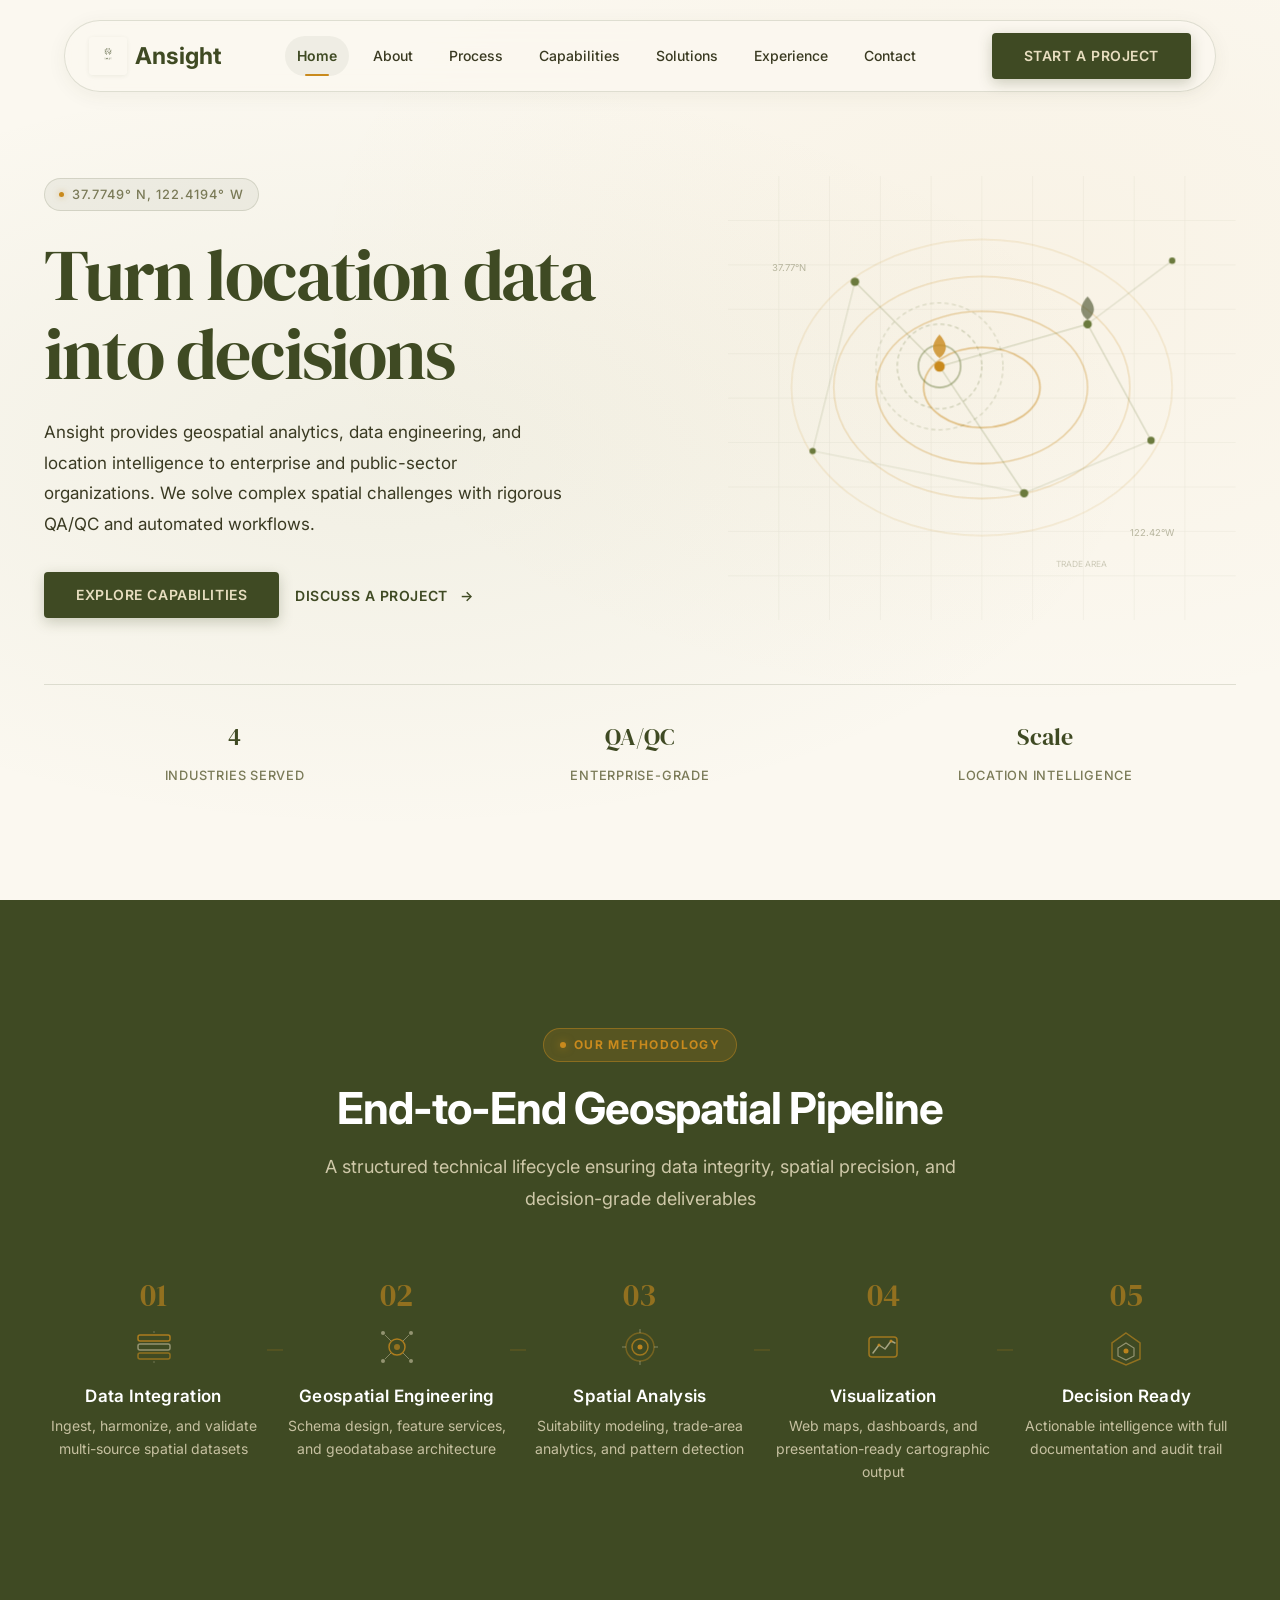
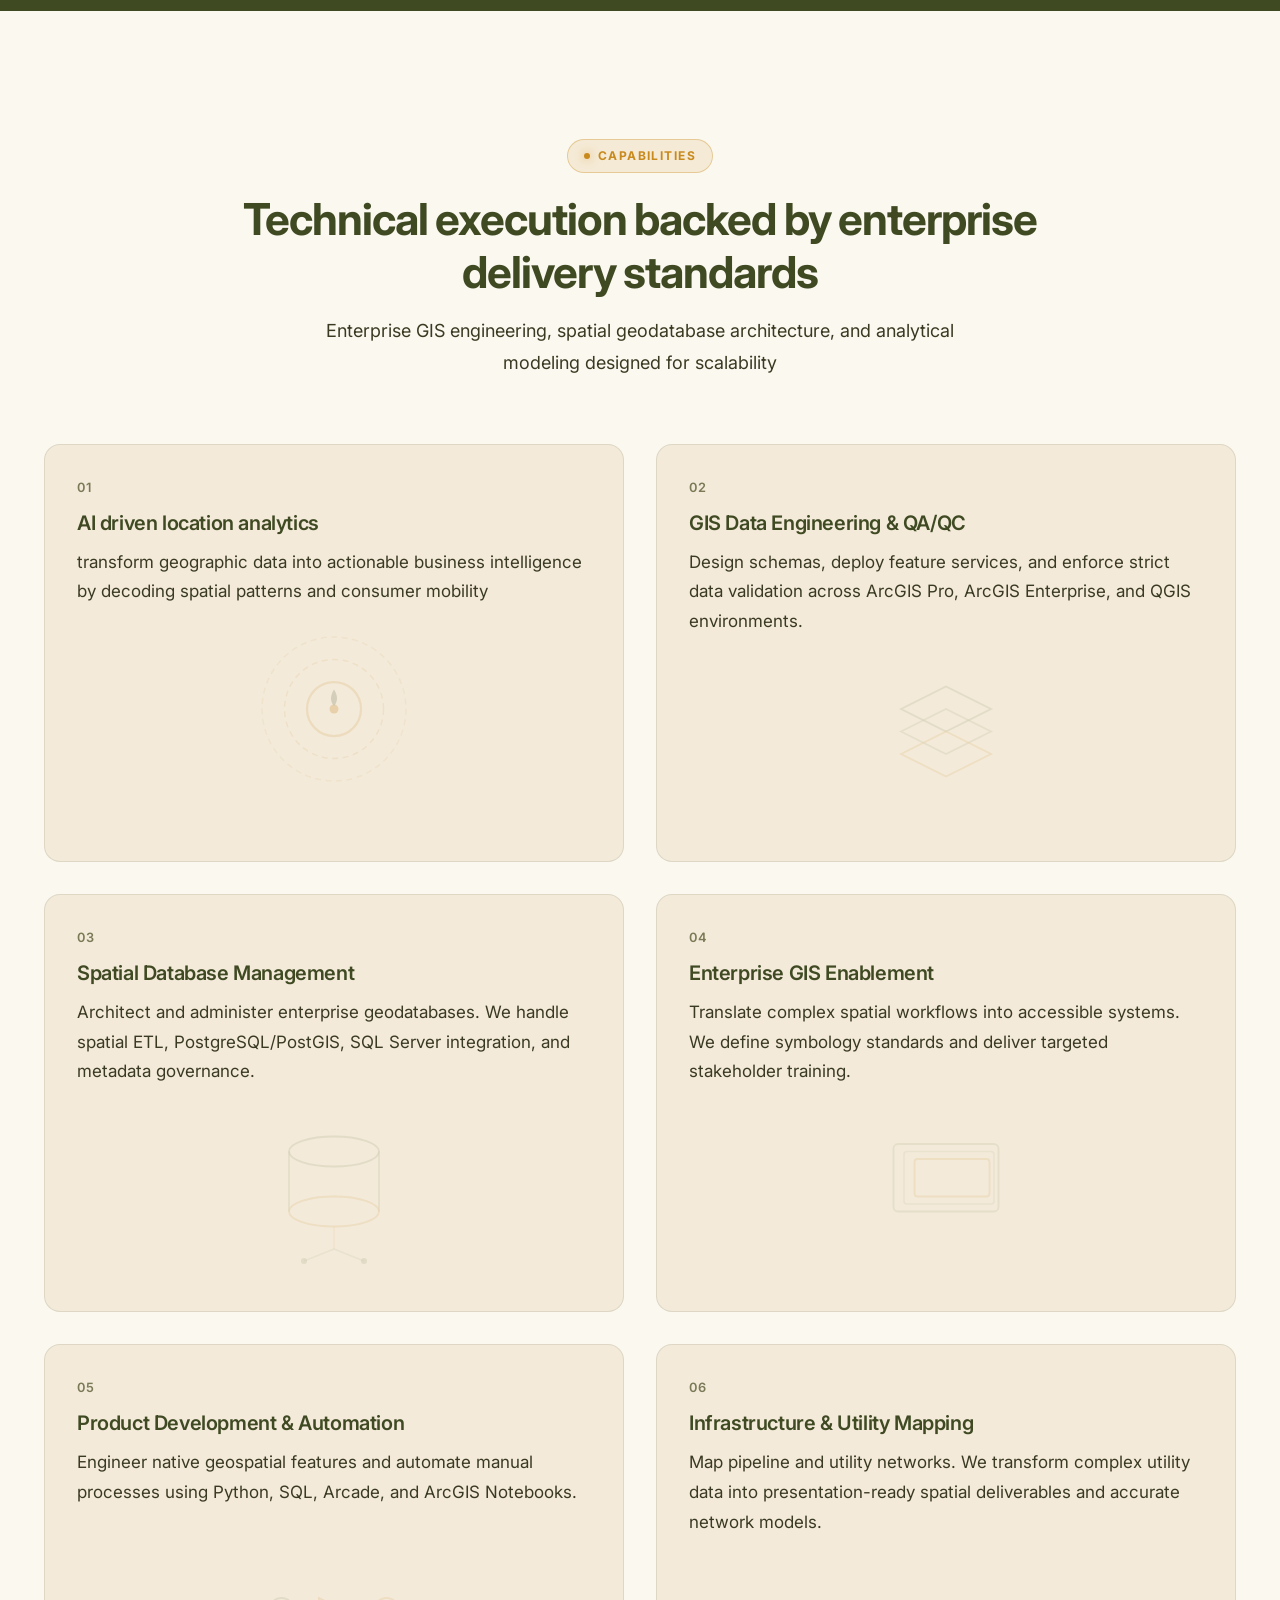
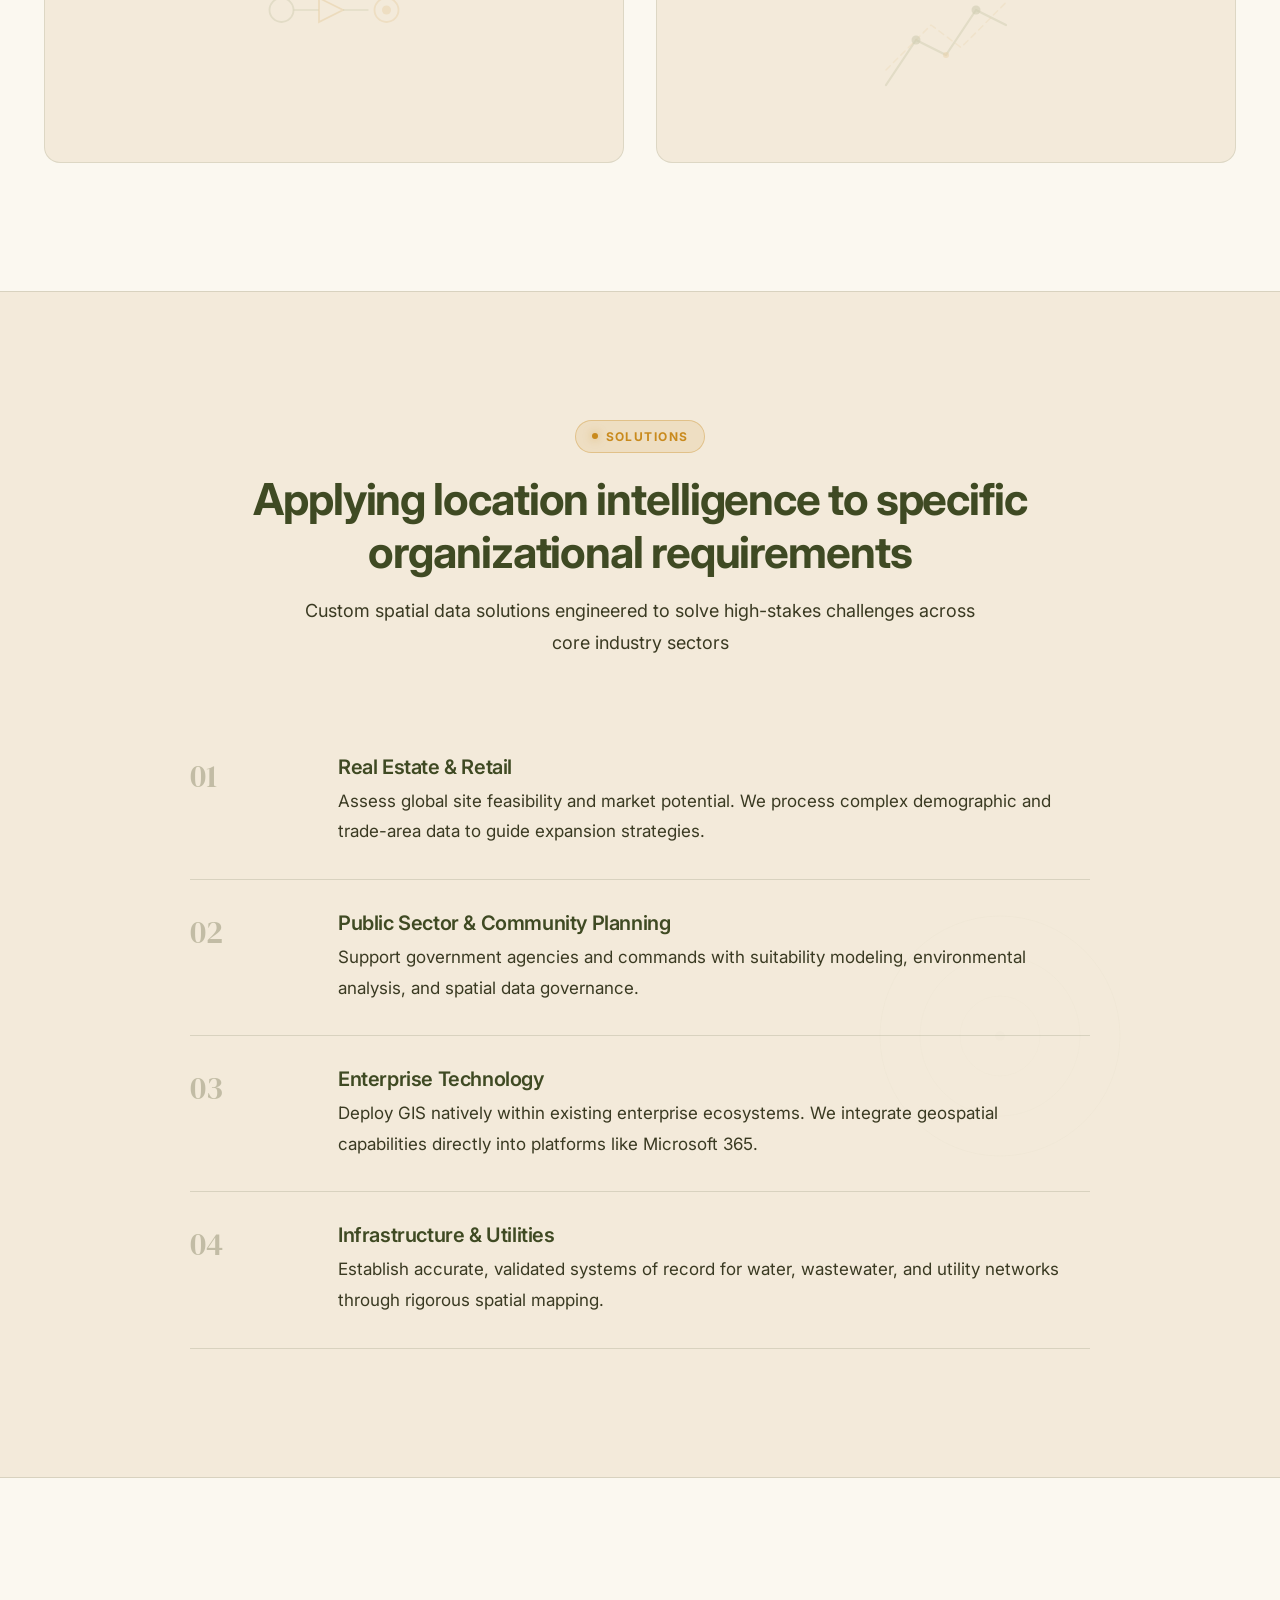
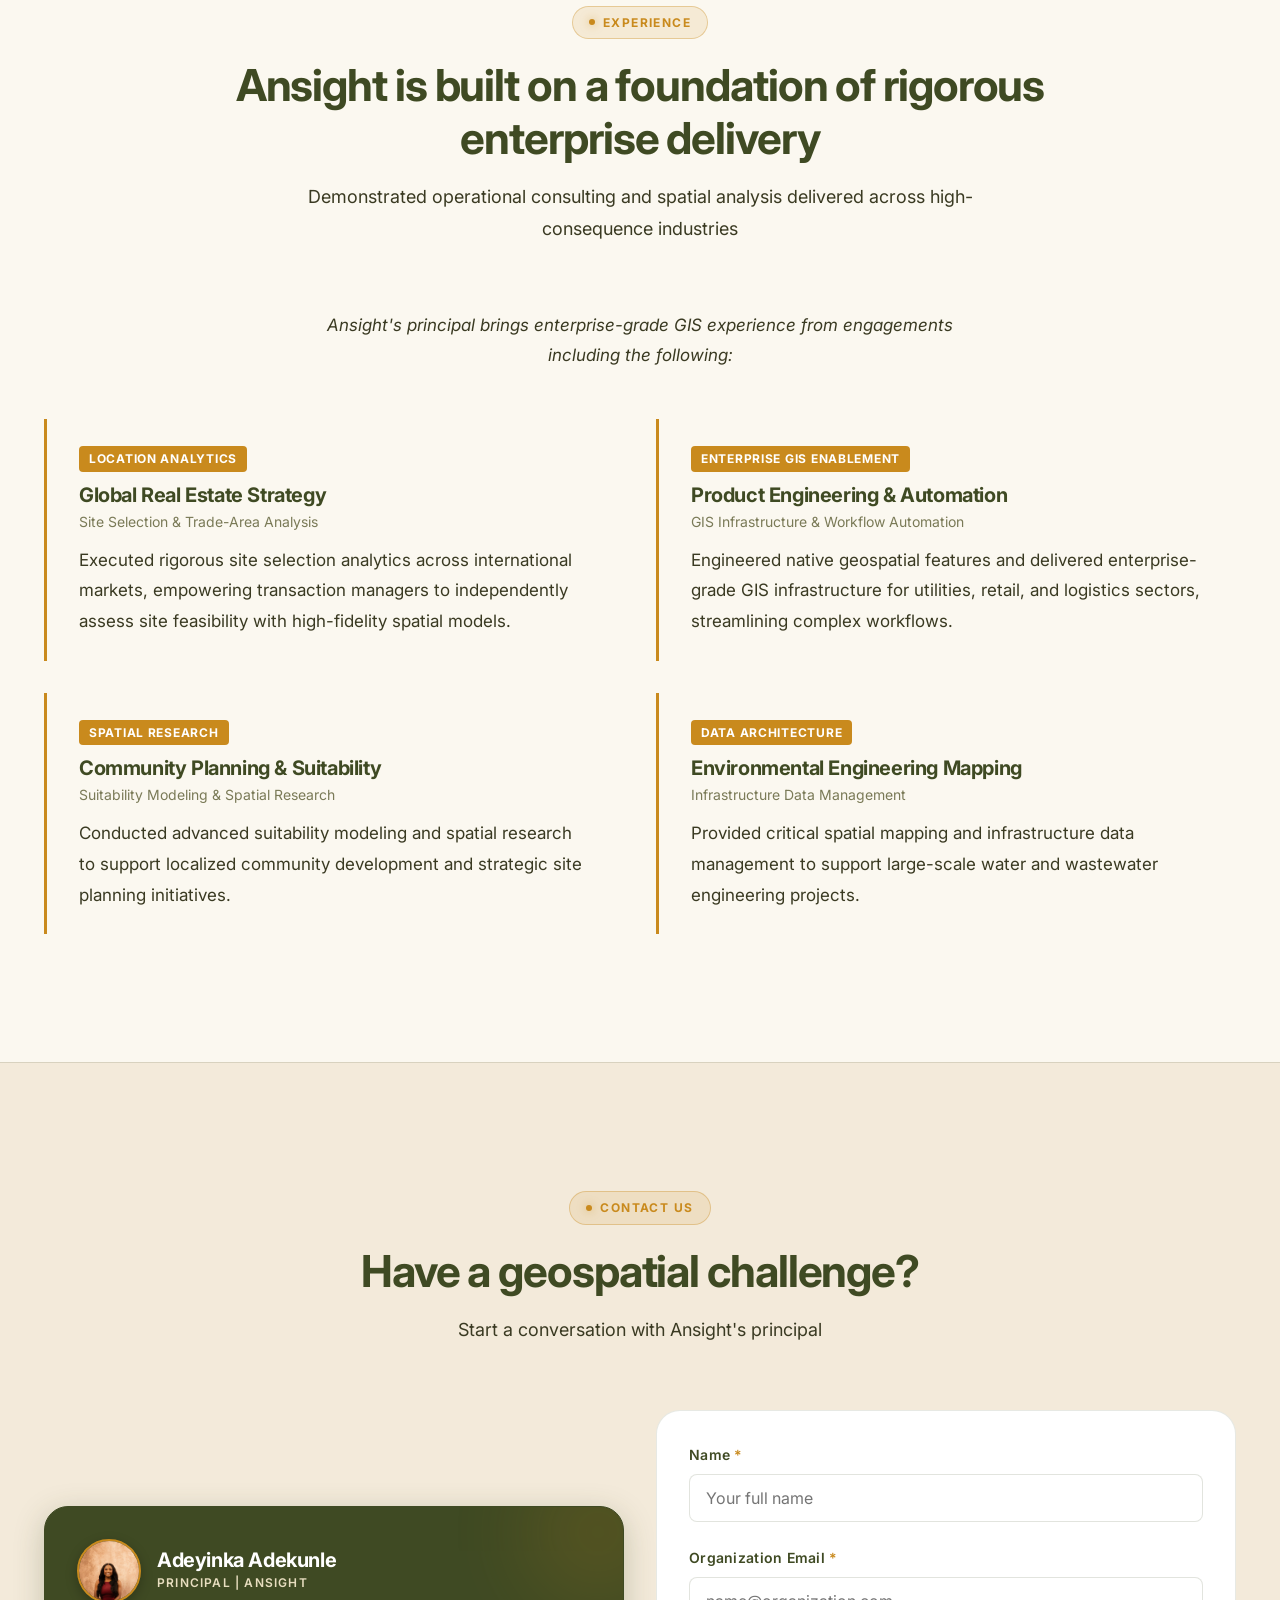
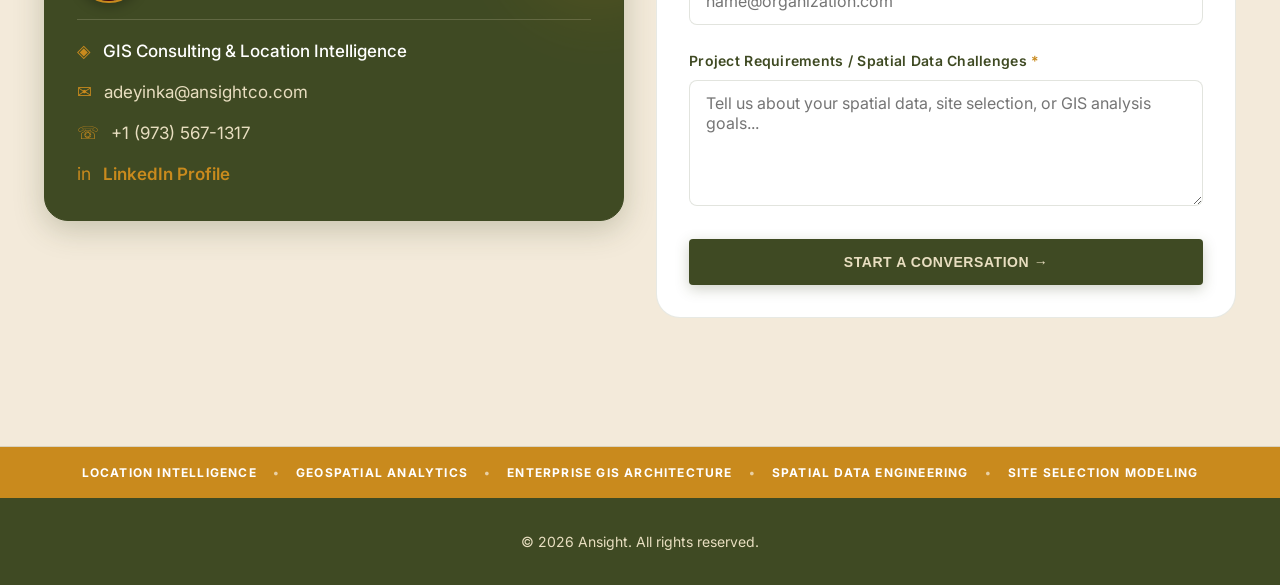
==== commit 40b37579: "small fix on main" ====
--- a/index.html
+++ b/index.html
@@ -28,6 +28,7 @@
 
     <link rel="stylesheet" href="css/style.css">
     <link rel="stylesheet" href="css/components.css">
+    <link rel="icon" type="image/png" href="assets/images/logo.png">
 </head>
 
 <body>
@@ -40,13 +41,14 @@
 
     <header class="site-header" role="banner">
         <div class="nav-container">
-            <a href="#home" class="logo" style="color: var(--clr-deep-olive); font-weight: 700; font-size: 1.5rem;"
-                aria-label="Ansight Home">
-                <span data-config="company-name">Ansight</span><span style="color: var(--clr-amber);">.</span>
+            <a href="#home" class="logo" aria-label="Ansight Home">
+                <img src="assets/images/logo.png" alt="Ansight Logo" class="logo-img">
+                <span data-config="company-name">Ansight</span>
             </a>
             <nav id="main-nav" class="main-nav" aria-label="Primary Navigation">
                 <div class="nav-links">
                     <a href="#home" class="nav-item active">Home</a>
+                    <a href="about.html" class="nav-item">About</a>
                     <a href="#process" class="nav-item">Process</a>
                     <a href="#capabilities" class="nav-item">Capabilities</a>
                     <a href="#solutions" class="nav-item">Solutions</a>
@@ -384,12 +386,11 @@
                 </div>
                 <div class="capabilities-grid" role="list">
 
-                    <!-- Location Analytics -->
+                    <!-- AI Driven Location Analytics -->
                     <div class="capability-card reveal" role="listitem" tabindex="0">
                         <span class="capability-card-number">01</span>
-                        <h3>Location Analytics & Site Selection</h3>
-                        <p>Execute demographic, socioeconomic, and trade-area analysis. We build suitability models
-                            using ArcGIS Business Analyst to drive market expansion and site feasibility.</p>
+                        <h3>AI driven location analytics</h3>
+                        <p>transform geographic data into actionable business intelligence by decoding spatial patterns and consumer mobility</p>
                         <div class="capability-card-svg" aria-hidden="true">
                             <svg viewBox="0 0 120 120" fill="none" xmlns="http://www.w3.org/2000/svg">
                                 <circle cx="60" cy="60" r="48" stroke="var(--clr-amber)" stroke-width="1" opacity="0.3"
@@ -651,12 +652,17 @@
                         style="display: flex; flex-direction: column; justify-content: center;">
                         <article class="contact-card-founder" aria-labelledby="founder-name">
                             <div class="founder-glow" aria-hidden="true"></div>
-                            <h3 id="founder-name" data-config="founder-name"
-                                style="color: #FFFFFF; margin-bottom: var(--space-1); font-size: var(--font-size-2xl);">
-                                Adeyinka Adekunle</h3>
-                            <p aria-label="Role" data-config="founder-role"
-                                style="font-size: var(--font-size-sm); color: var(--clr-warm-ivory); text-transform: uppercase; letter-spacing: 0.1em; margin-bottom: var(--space-4); border-bottom: 1px solid rgba(232, 222, 192, 0.2); padding-bottom: var(--space-4); font-weight: var(--font-weight-semibold);">
-                                Principal | Ansight</p>
+                            <div style="display: flex; align-items: center; gap: var(--space-4); margin-bottom: var(--space-4); border-bottom: 1px solid rgba(232, 222, 192, 0.2); padding-bottom: var(--space-4);">
+                                <img src="assets/images/CEO.jpeg" alt="Adeyinka Adekunle" style="width: 64px; height: 64px; border-radius: 50%; object-fit: cover; object-position: top; border: 2px solid var(--clr-amber); flex-shrink: 0; box-shadow: 0 4px 12px rgba(0,0,0,0.25);">
+                                <div>
+                                    <h3 id="founder-name" data-config="founder-name"
+                                        style="color: #FFFFFF; margin-bottom: 2px; font-size: var(--font-size-xl);">
+                                        Adeyinka Adekunle</h3>
+                                    <p aria-label="Role" data-config="founder-role"
+                                        style="font-size: var(--font-size-xs); color: var(--clr-warm-ivory); text-transform: uppercase; letter-spacing: 0.1em; margin-bottom: 0; font-weight: var(--font-weight-semibold);">
+                                        Principal | Ansight</p>
+                                </div>
+                            </div>
 
                             <ul style="list-style: none; padding-left: 0; margin-bottom: 0;">
                                 <li
@@ -677,12 +683,6 @@
                                         href="tel:+19735671317" style="color: var(--clr-warm-ivory);">+1 (973)
                                         567-1317</a>
                                 </li>
-                                <li
-                                    style="margin-bottom: var(--space-3); display: flex; align-items: center; gap: var(--space-3);">
-                                    <span style="color: var(--clr-amber); font-size: 1.1rem;">🌐</span> <a
-                                        href="https://www.ansightco.com" target="_blank" rel="noopener noreferrer"
-                                        style="color: var(--clr-warm-ivory);">www.ansightco.com</a>
-                                </li>
                                 <li style="display: flex; align-items: center; gap: var(--space-3);">
                                     <span style="color: var(--clr-amber); font-size: 1.1rem;">in</span> <a
                                         href="https://www.linkedin.com/in/adeyinka-adekunle-37162a155/" target="_blank"
@@ -694,7 +694,7 @@
                     </div>
                     <div class="contact-form-container reveal delay-2">
                         <form class="contact-form-card" aria-label="Project Inquiry Form">
-                            <input type="hidden" name="access_key" value="b83094d8-07f9-4f3a-a549-eb72aa552661">
+                            <input type="hidden" name="access_key" value="0bf2f011-22d9-45a0-a759-01ee8238dda2">
                             <div class="form-group">
                                 <label class="form-label" for="name">Name <span aria-hidden="true"
                                         style="color:var(--clr-amber);">*</span></label>
--- a/css/components.css
+++ b/css/components.css
@@ -40,6 +40,29 @@
     padding: 0 var(--space-6);
 }
 
+.logo {
+    display: inline-flex;
+    align-items: center;
+    gap: var(--space-2);
+    text-decoration: none;
+    color: var(--clr-deep-olive);
+    font-weight: 700;
+    font-size: 1.45rem;
+    transition: transform var(--transition-fast);
+}
+.logo:hover {
+    transform: translateY(-1px);
+}
+.logo-img {
+    height: 38px;
+    width: 38px;
+    border-radius: var(--radius-sm);
+    object-fit: contain;
+    background-color: var(--clr-ivory);
+    display: block;
+    box-shadow: 0 1px 4px rgba(63, 74, 35, 0.08);
+}
+
 .nav-item {
     color: var(--clr-dark-olive-brown);
     font-weight: var(--font-weight-medium);
@@ -615,6 +638,30 @@
 .contact-card-founder:hover {
     border-color: var(--clr-amber);
 }
+
+.founder-card-grid {
+    display: grid;
+    grid-template-columns: 1fr;
+    gap: var(--space-8);
+    align-items: center;
+}
+@media (min-width: 768px) {
+    .founder-card-grid {
+        grid-template-columns: 240px 1fr;
+    }
+}
+.founder-portrait {
+    width: 100%;
+    max-width: 260px;
+    aspect-ratio: 4 / 5;
+    object-fit: cover;
+    object-position: top center;
+    border-radius: var(--radius-lg);
+    border: 2px solid rgba(201, 138, 29, 0.4);
+    box-shadow: 0 8px 24px rgba(0, 0, 0, 0.25);
+    margin: 0 auto;
+    display: block;
+}
 .contact-card-founder .founder-glow {
     position: absolute;
     top: -50px; right: -50px;
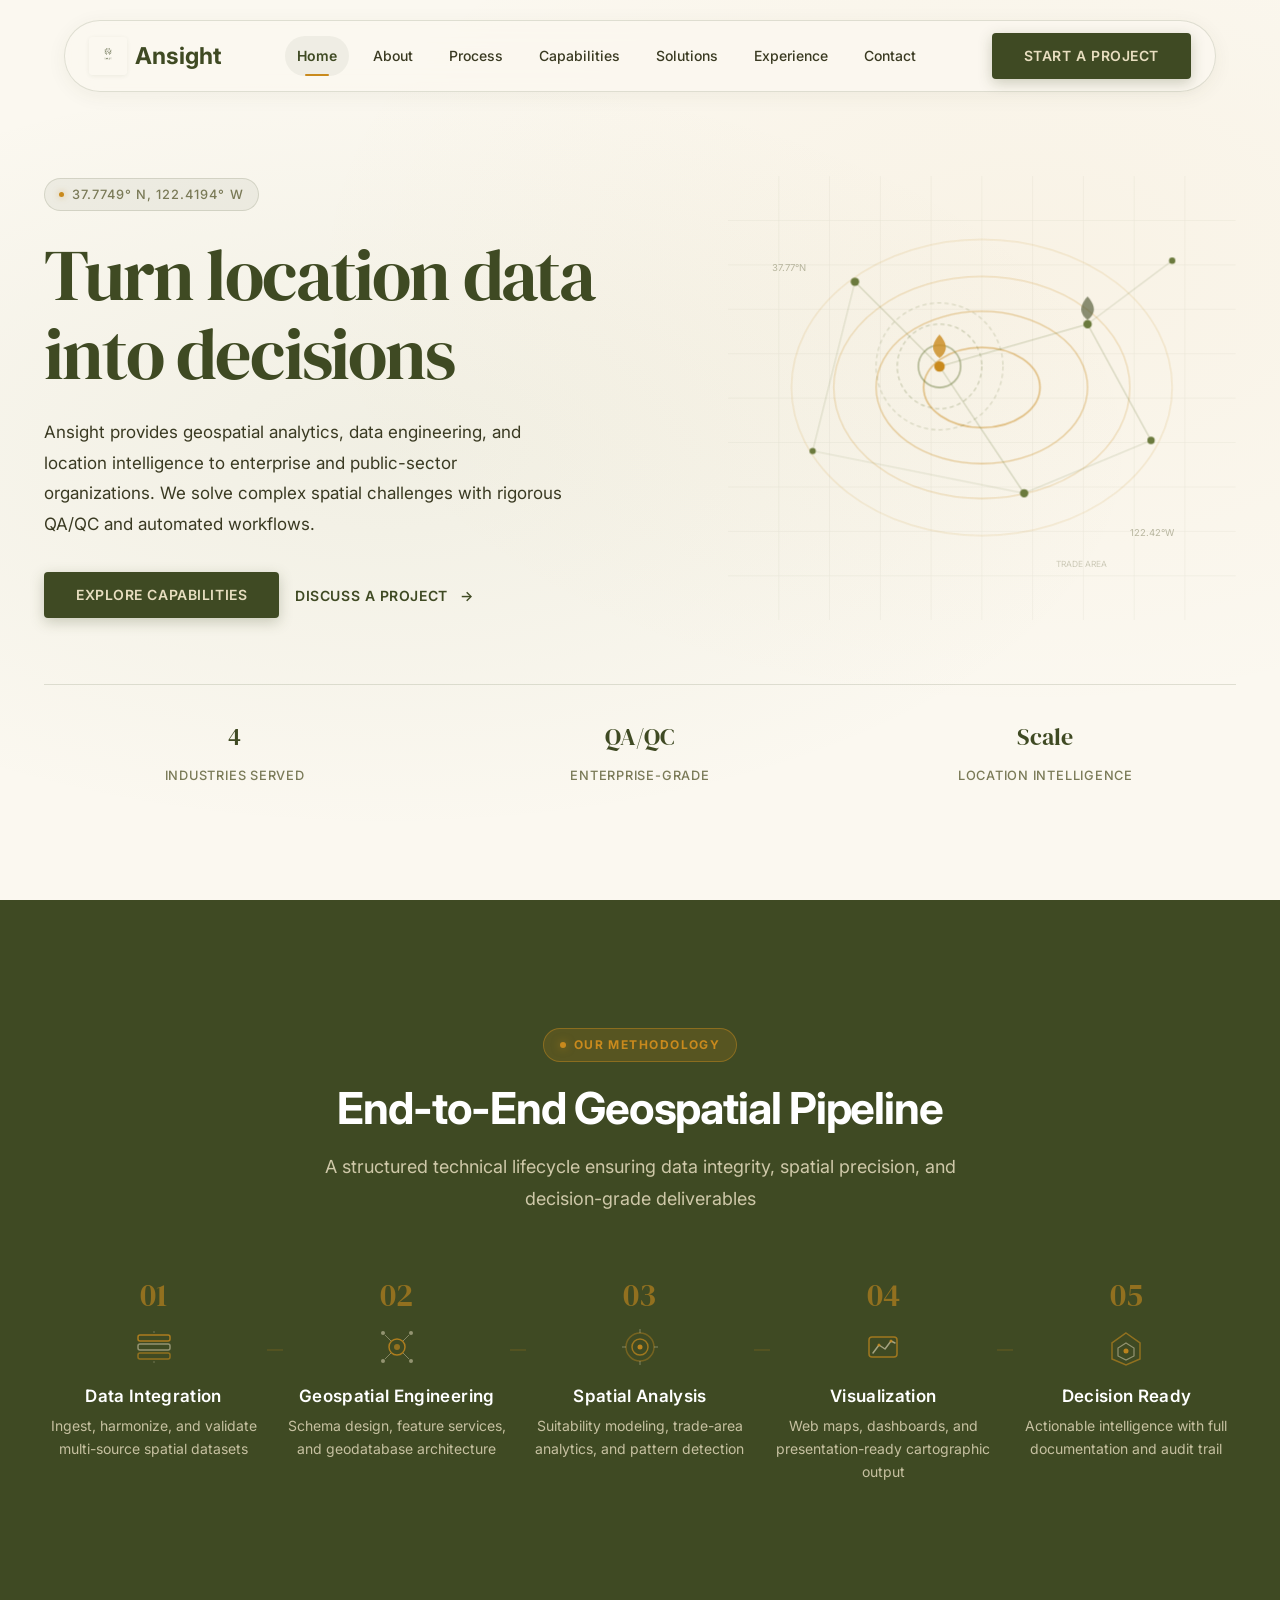
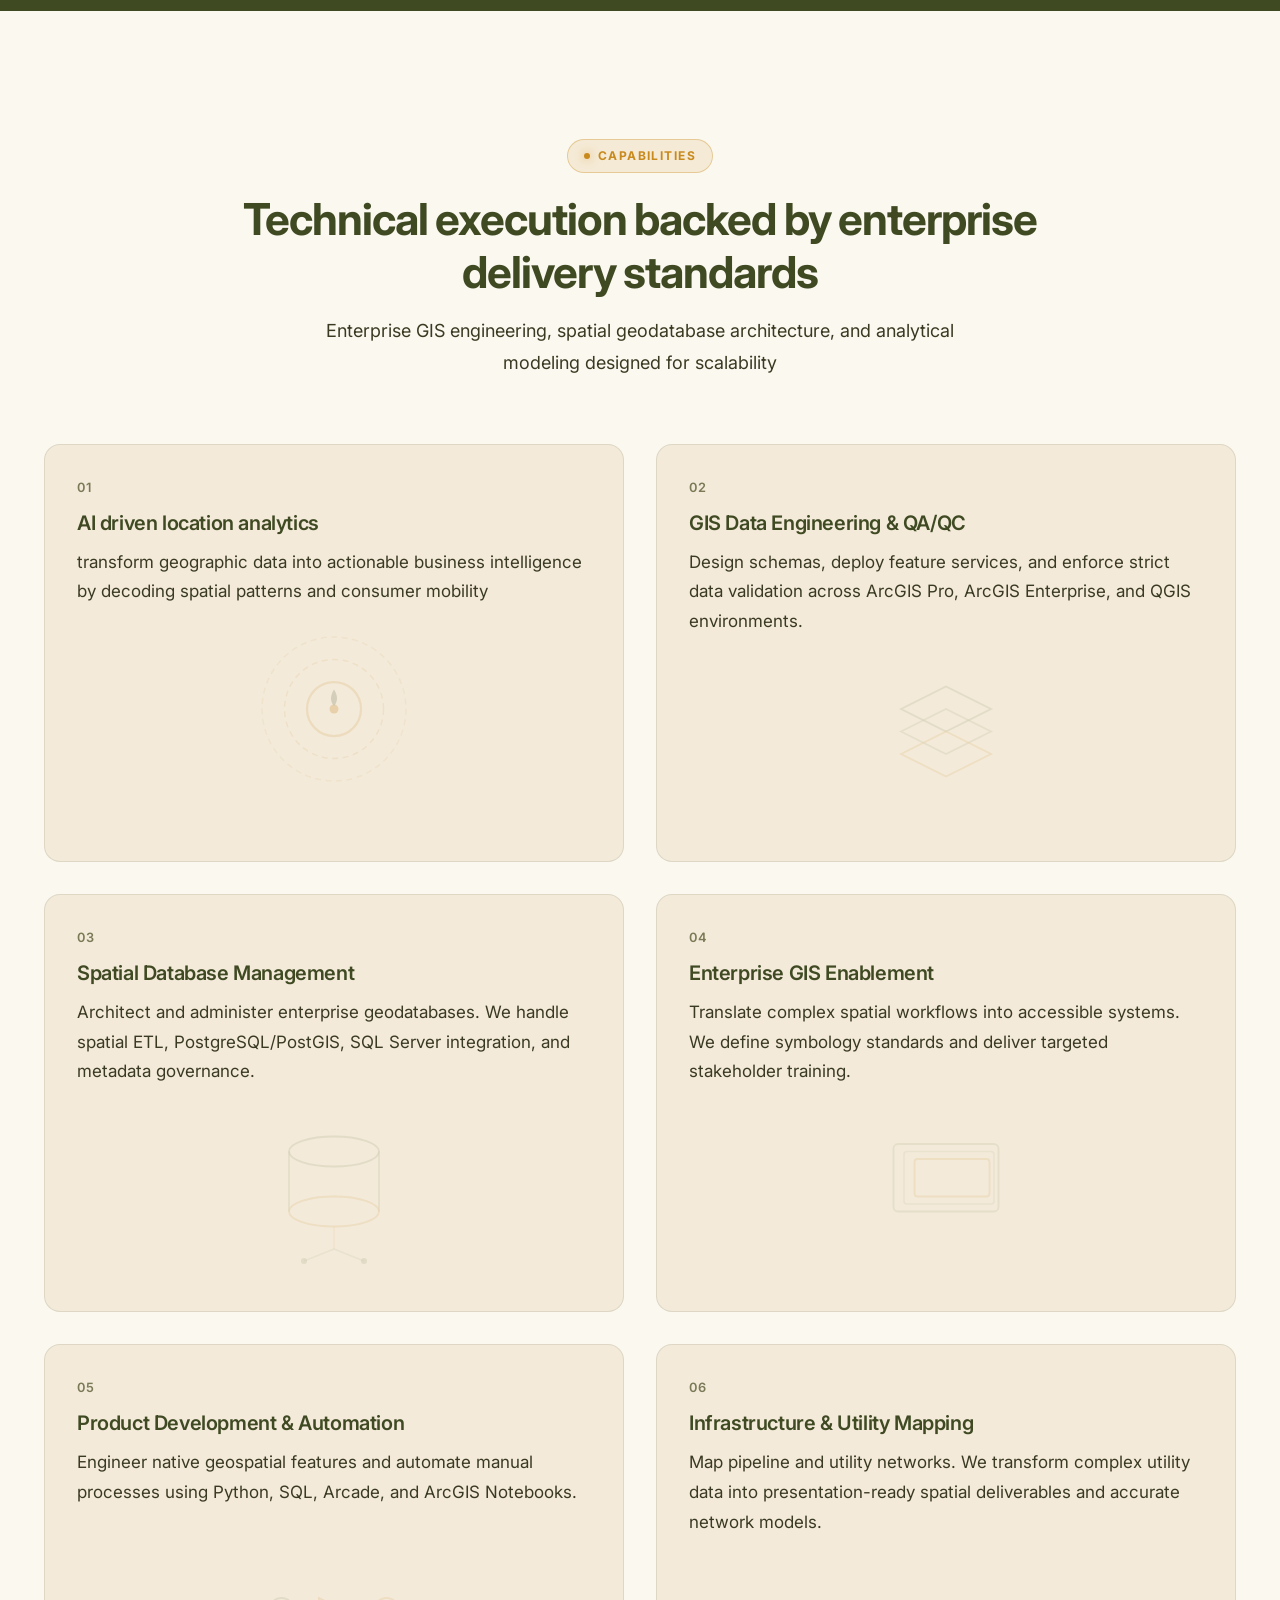
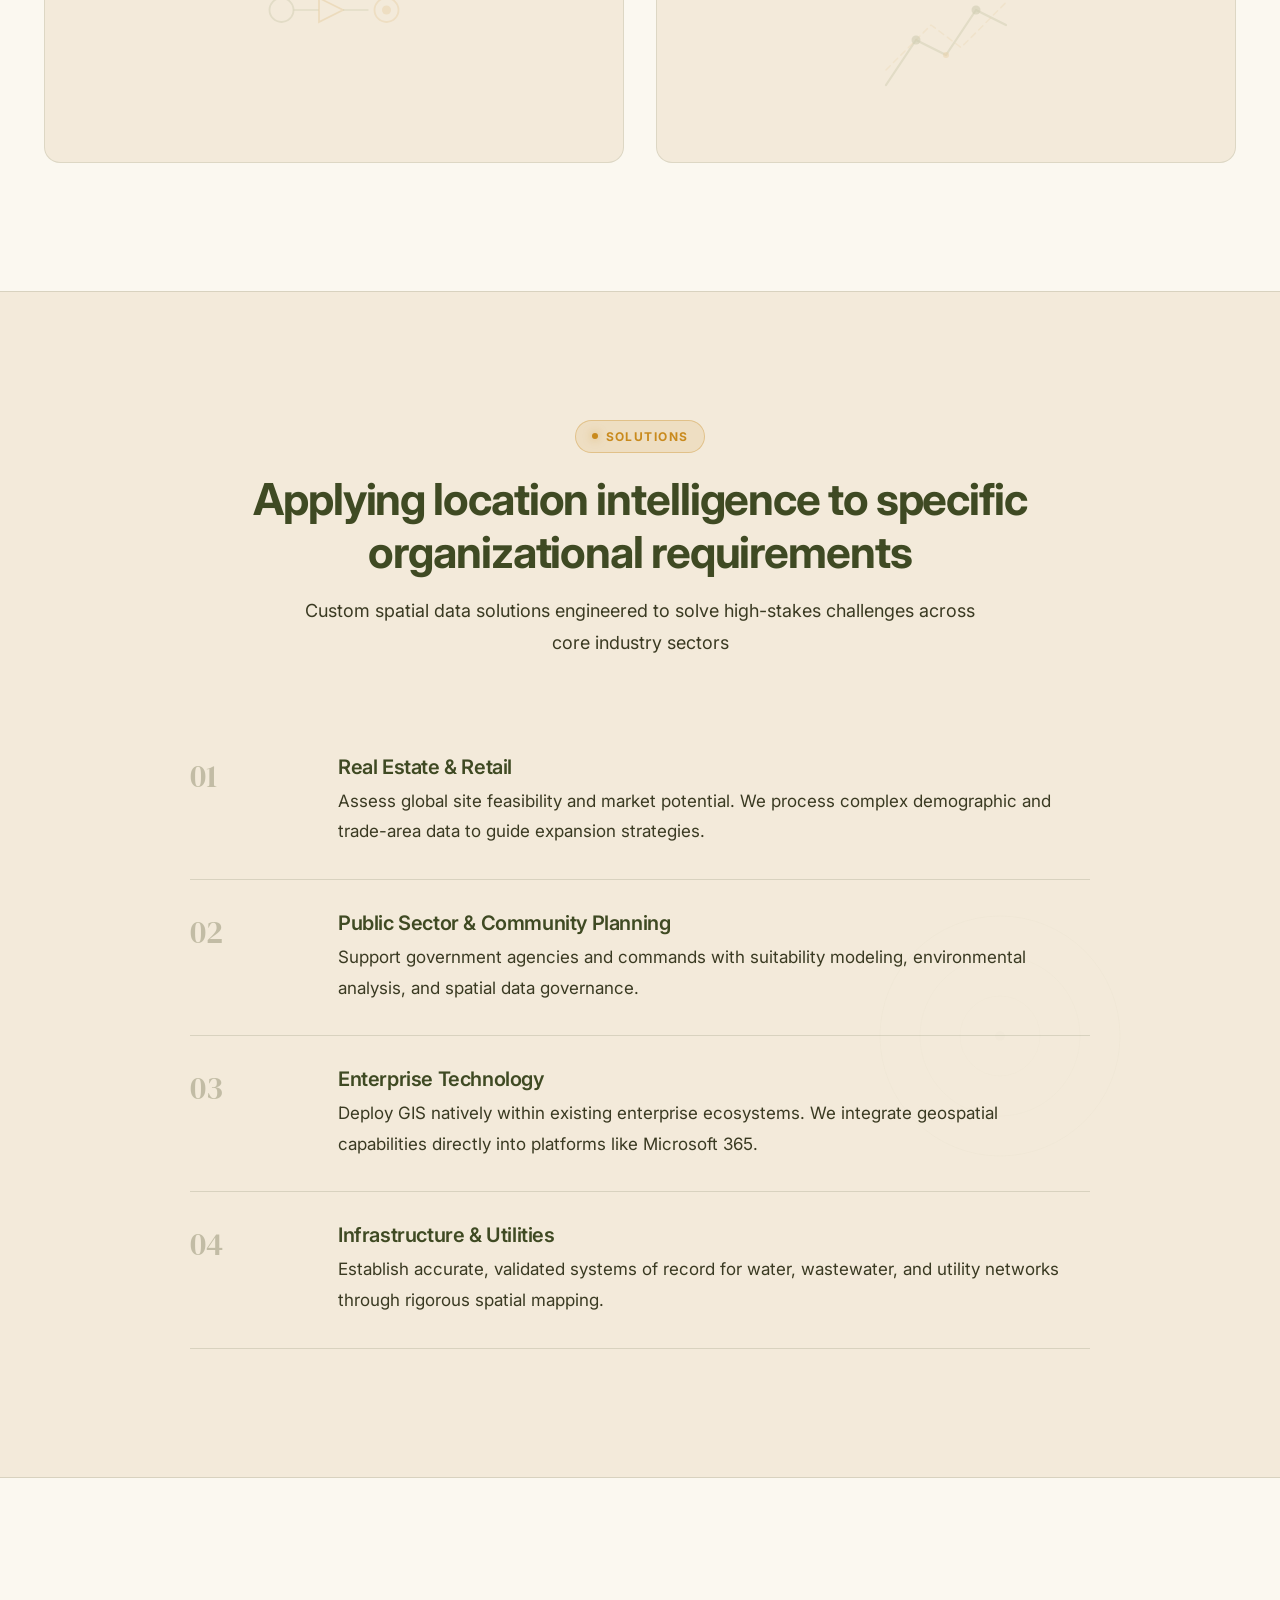
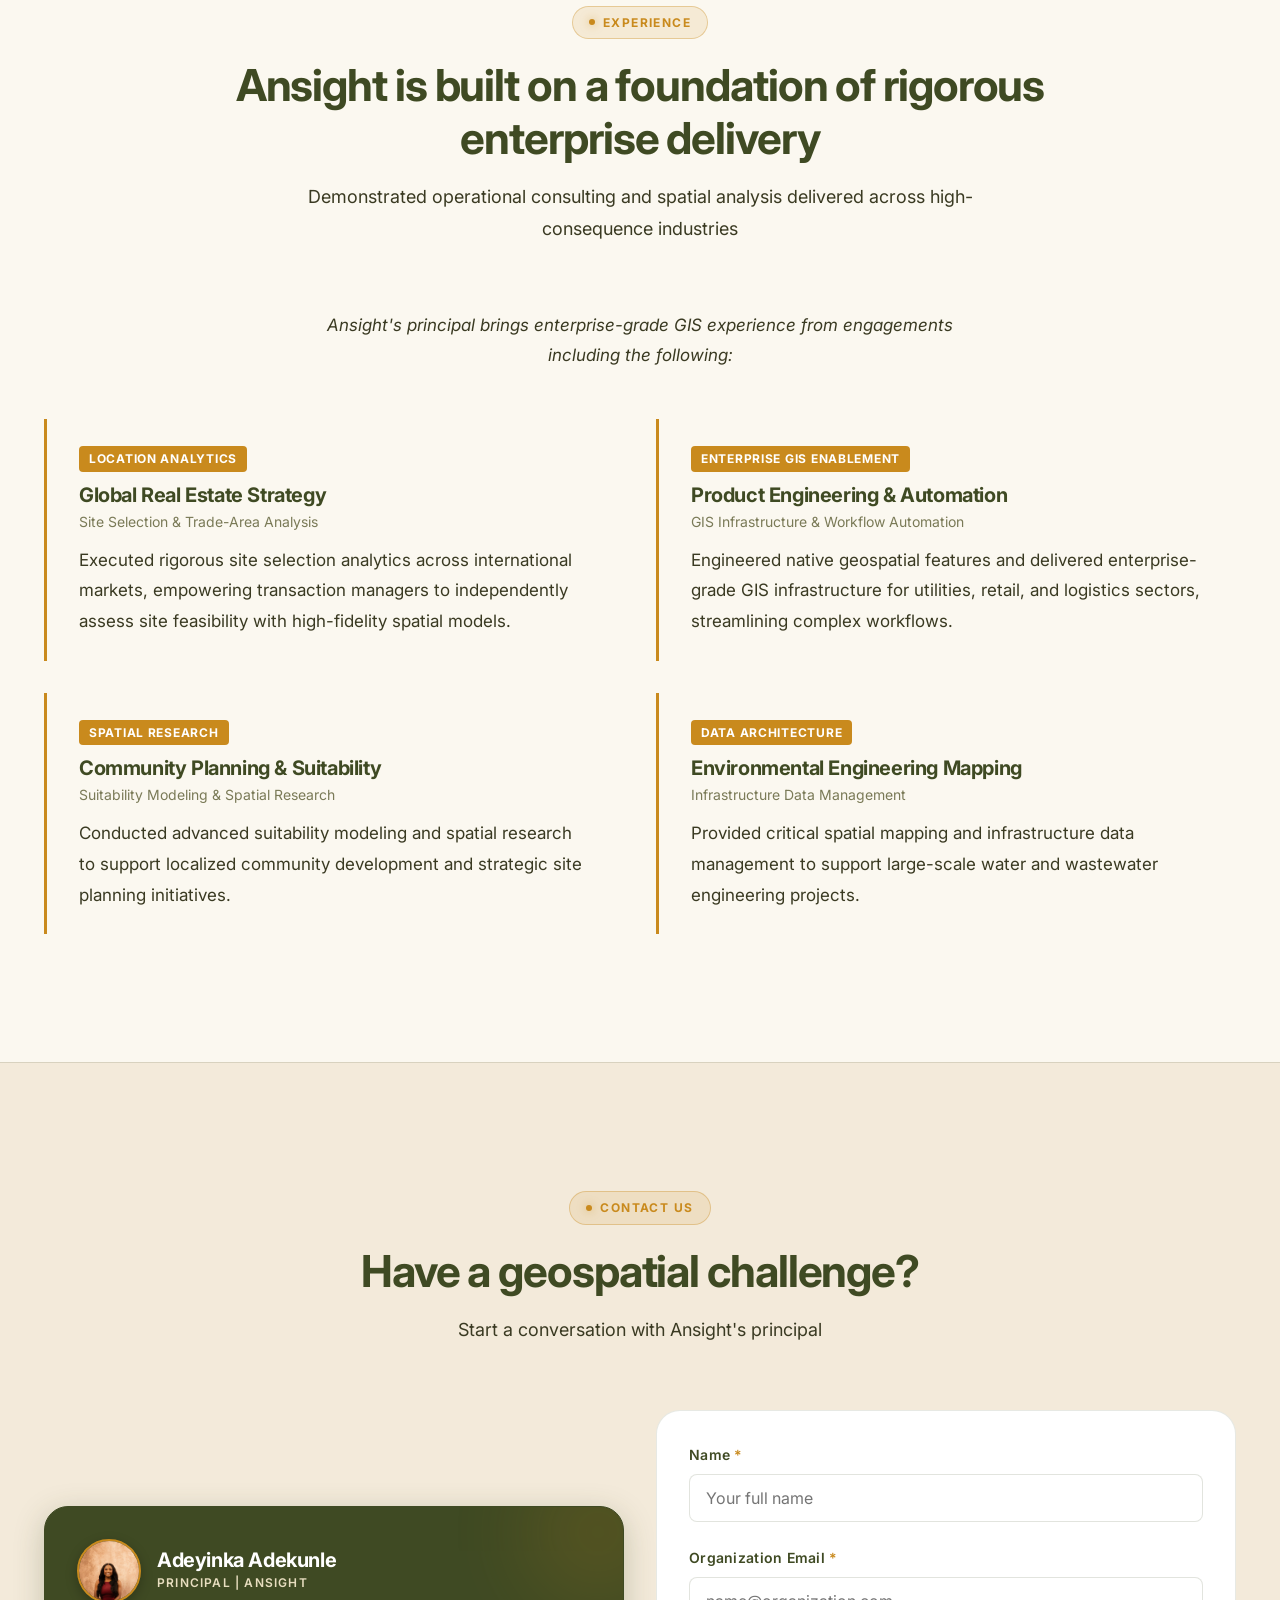
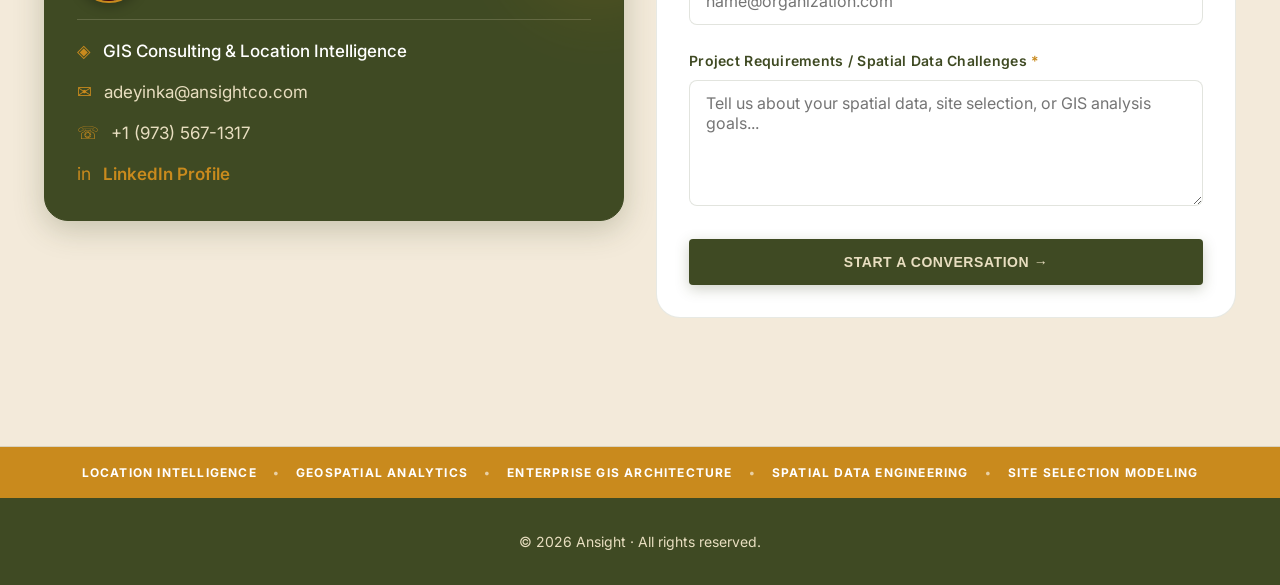
==== commit dd12d6c5: "small fix on main" ====
--- a/index.html
+++ b/index.html
@@ -745,7 +745,7 @@
         <div class="container text-center">
             <p data-config="copyright"
                 style="color: var(--clr-warm-ivory); font-size: var(--font-size-sm); margin-bottom: 0;">&copy; 2026
-                Ansight. All rights reserved.</p>
+                Ansight · All rights reserved.</p>
         </div>
     </footer>
 
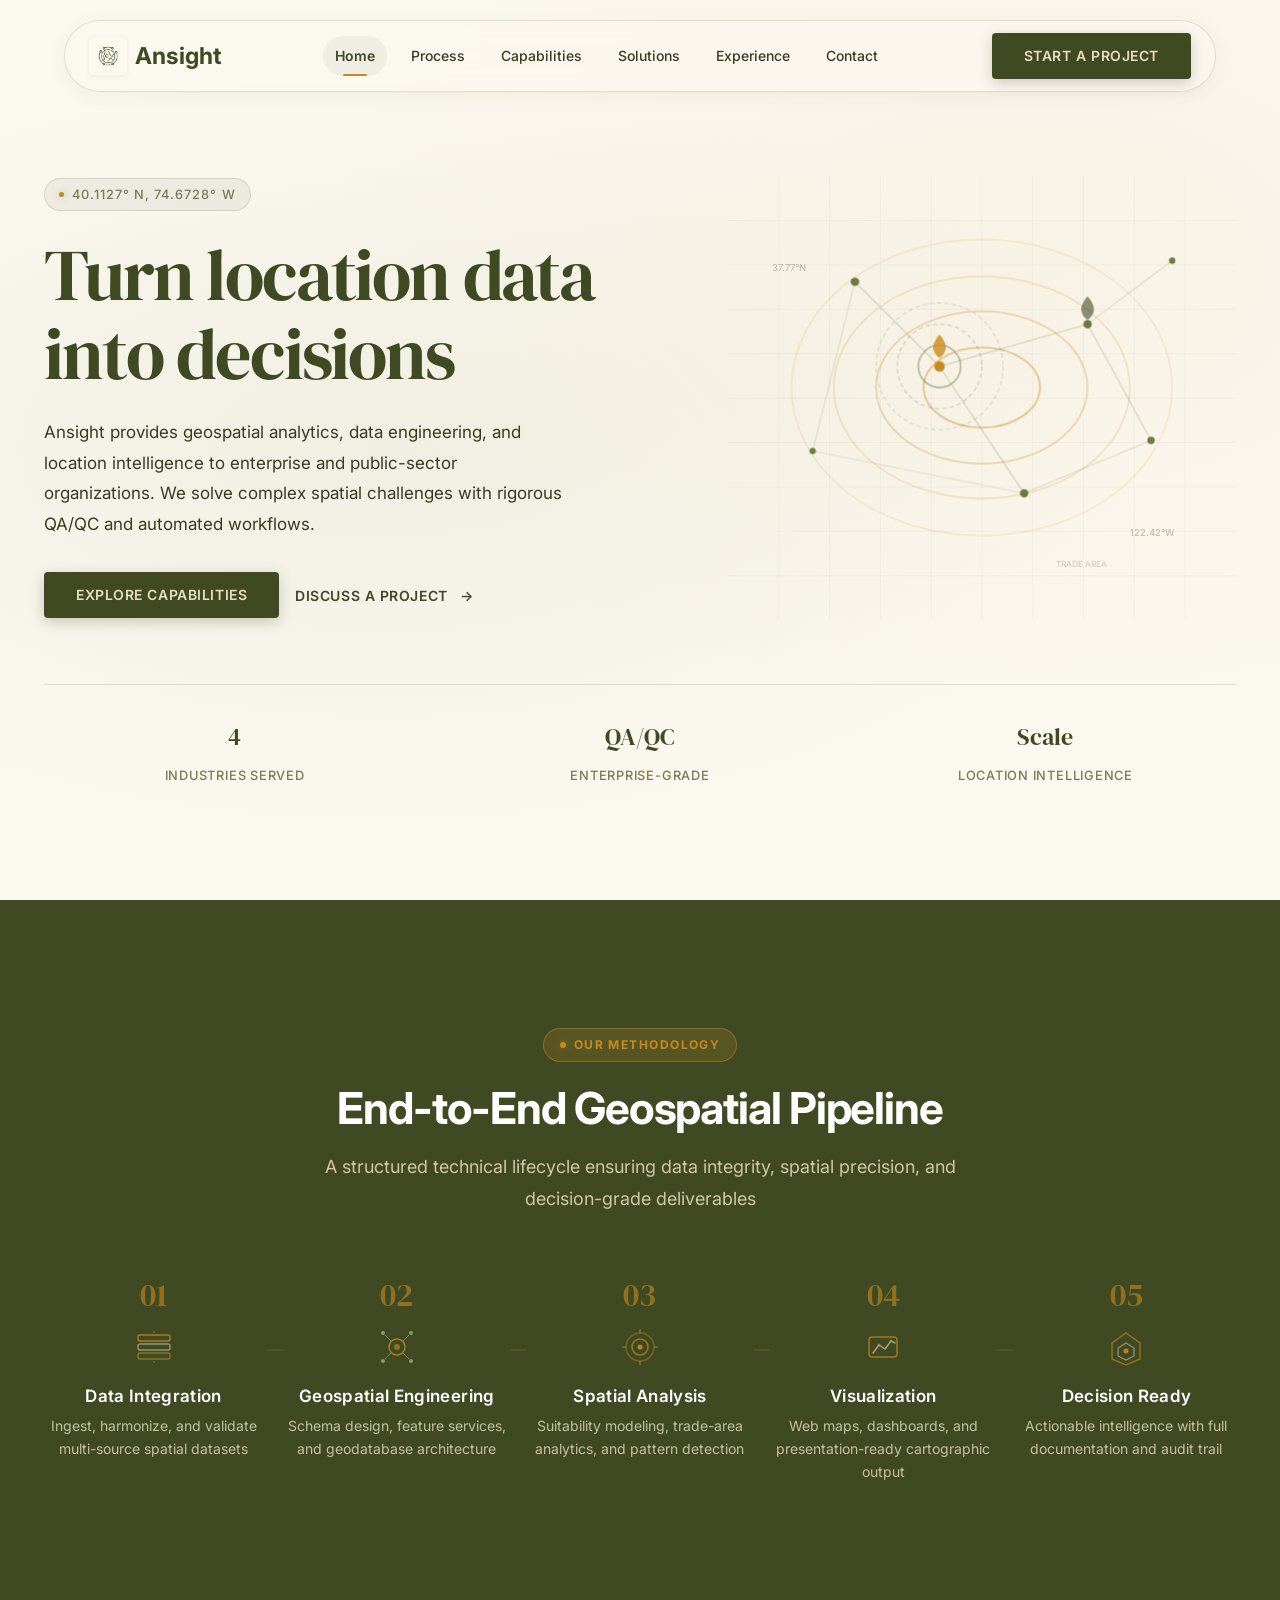
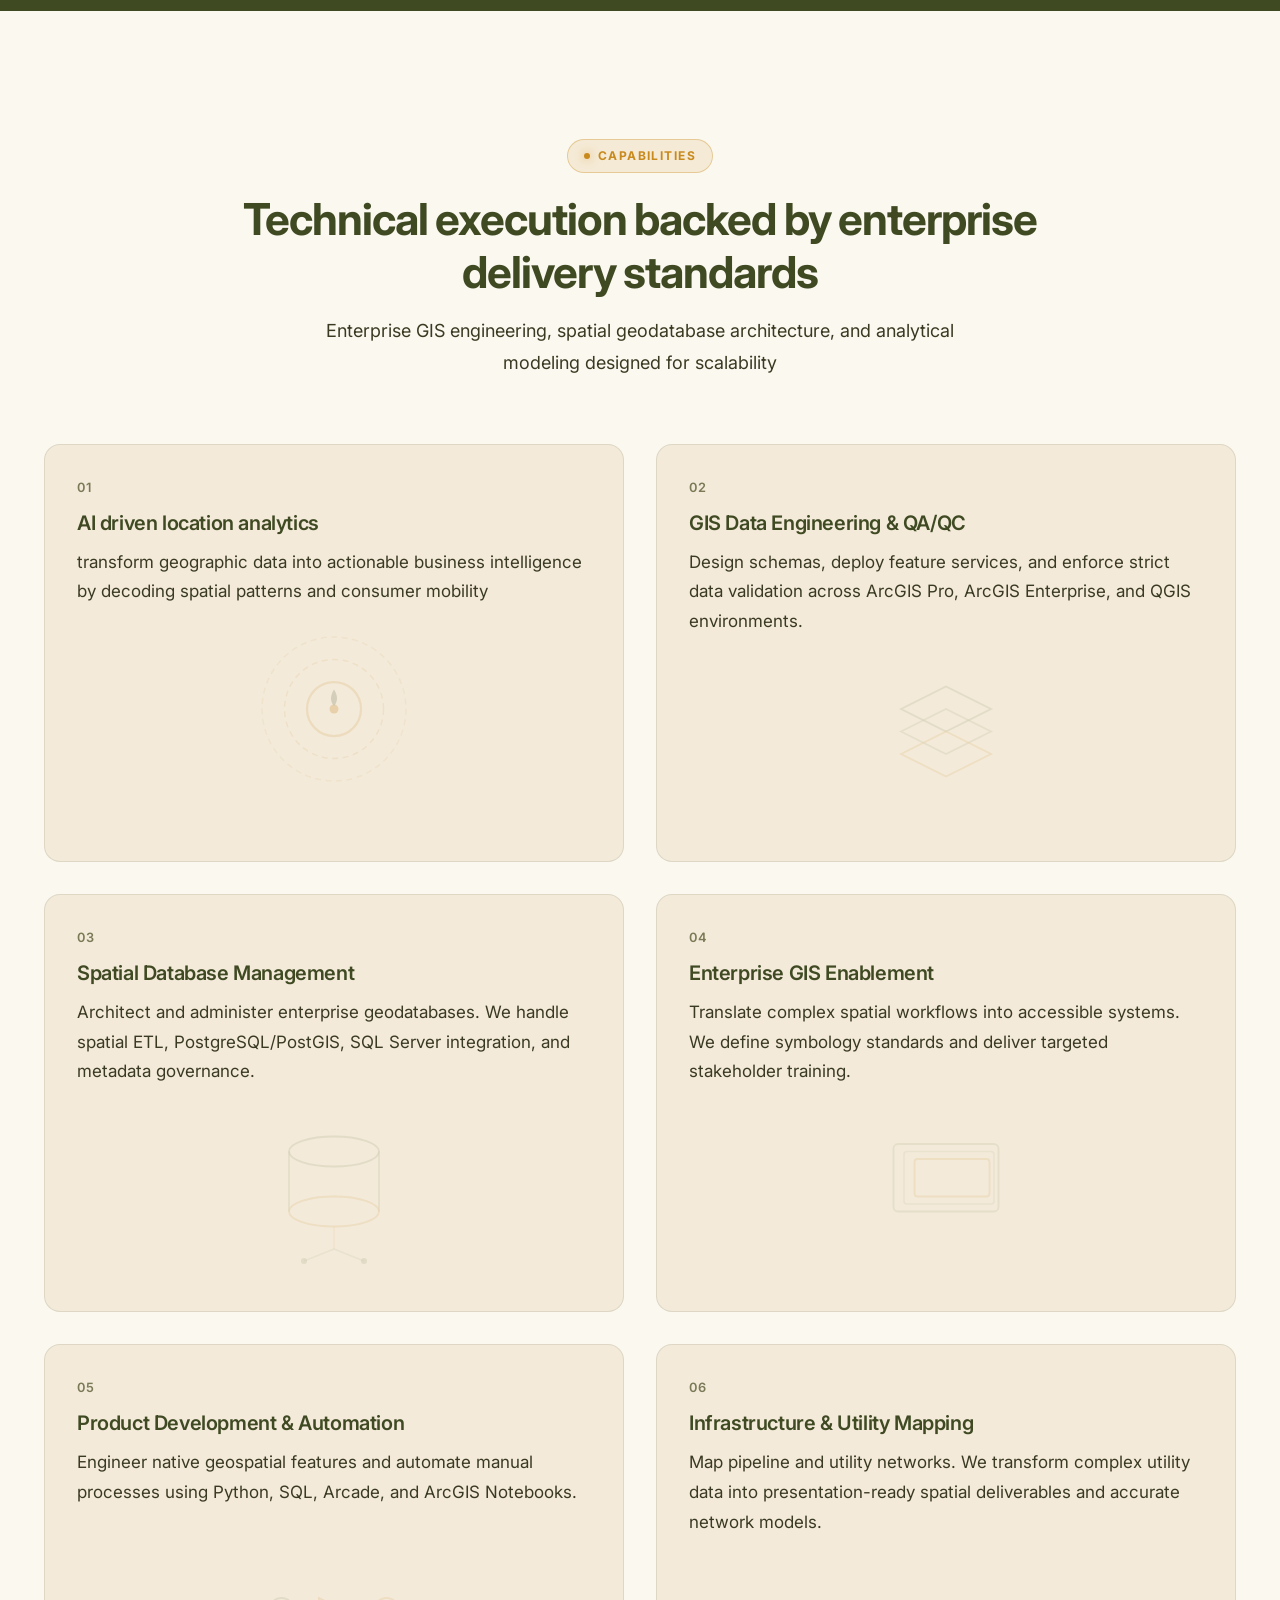
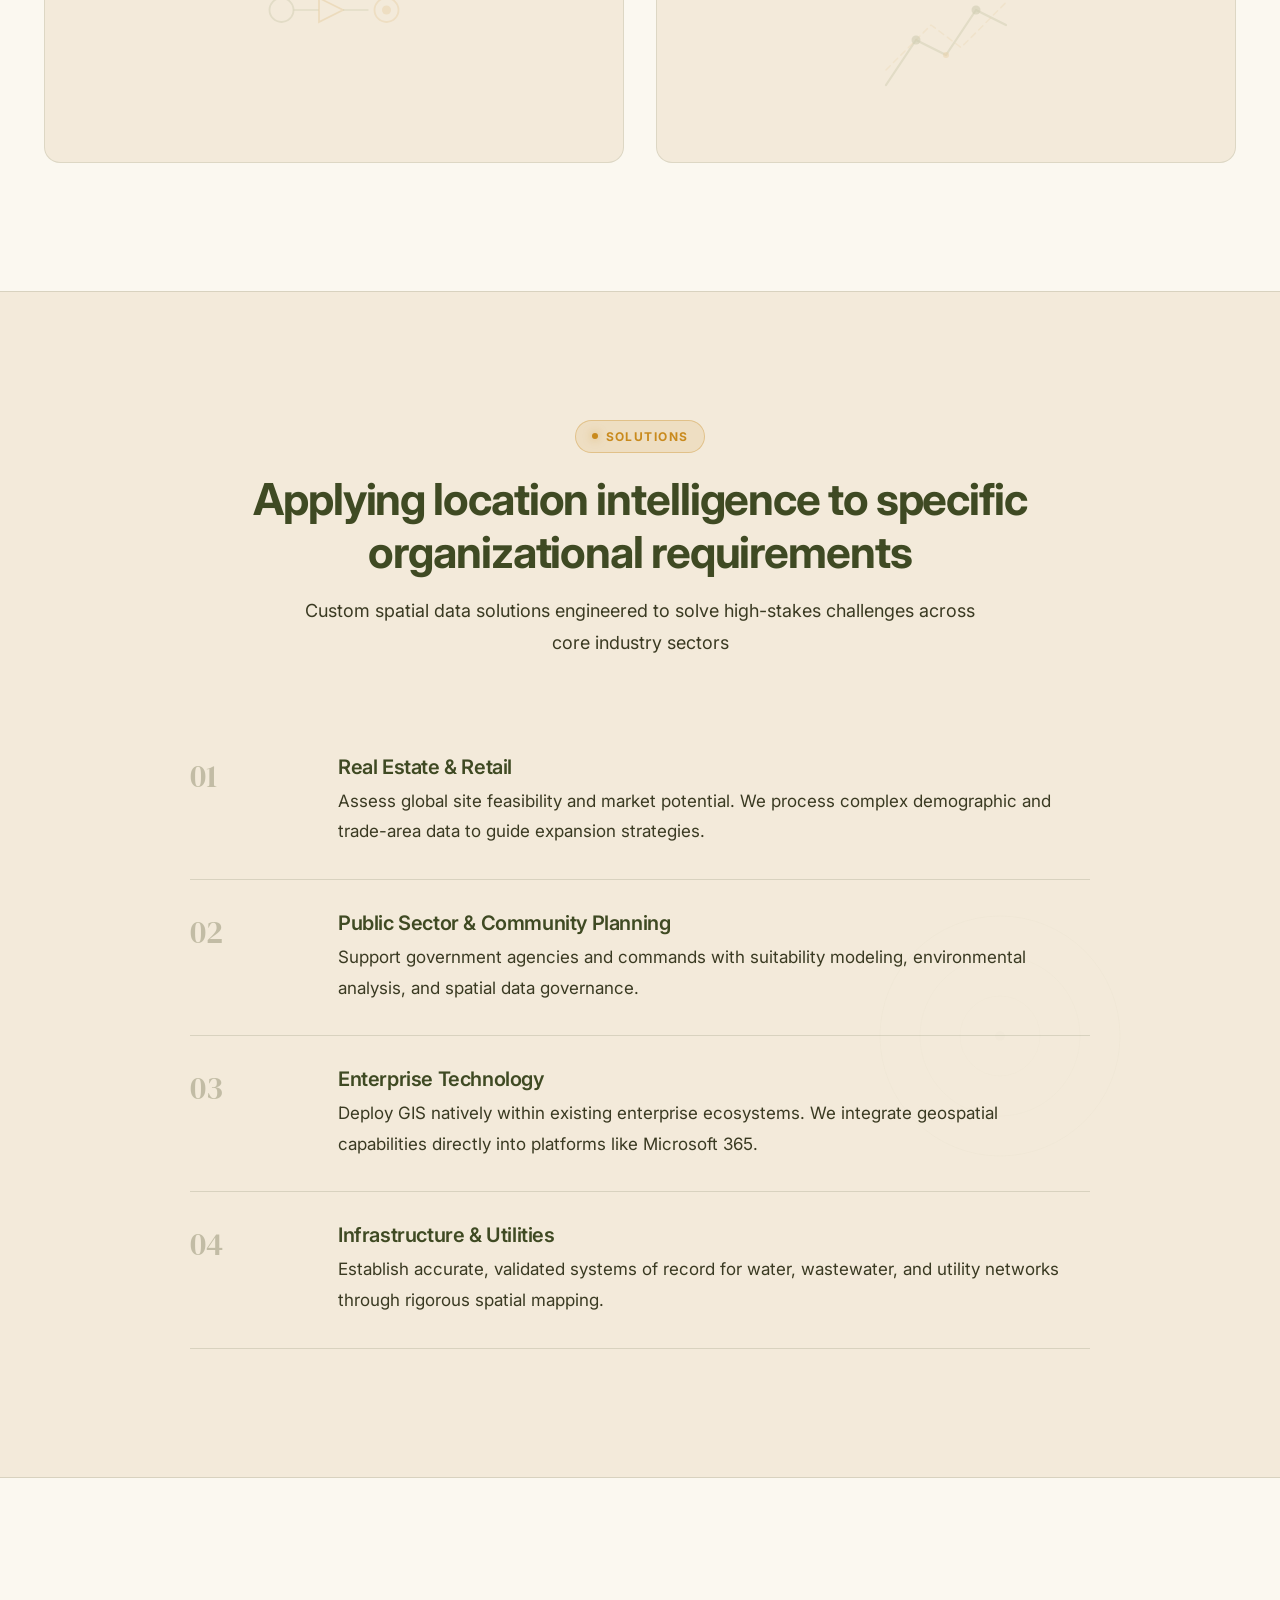
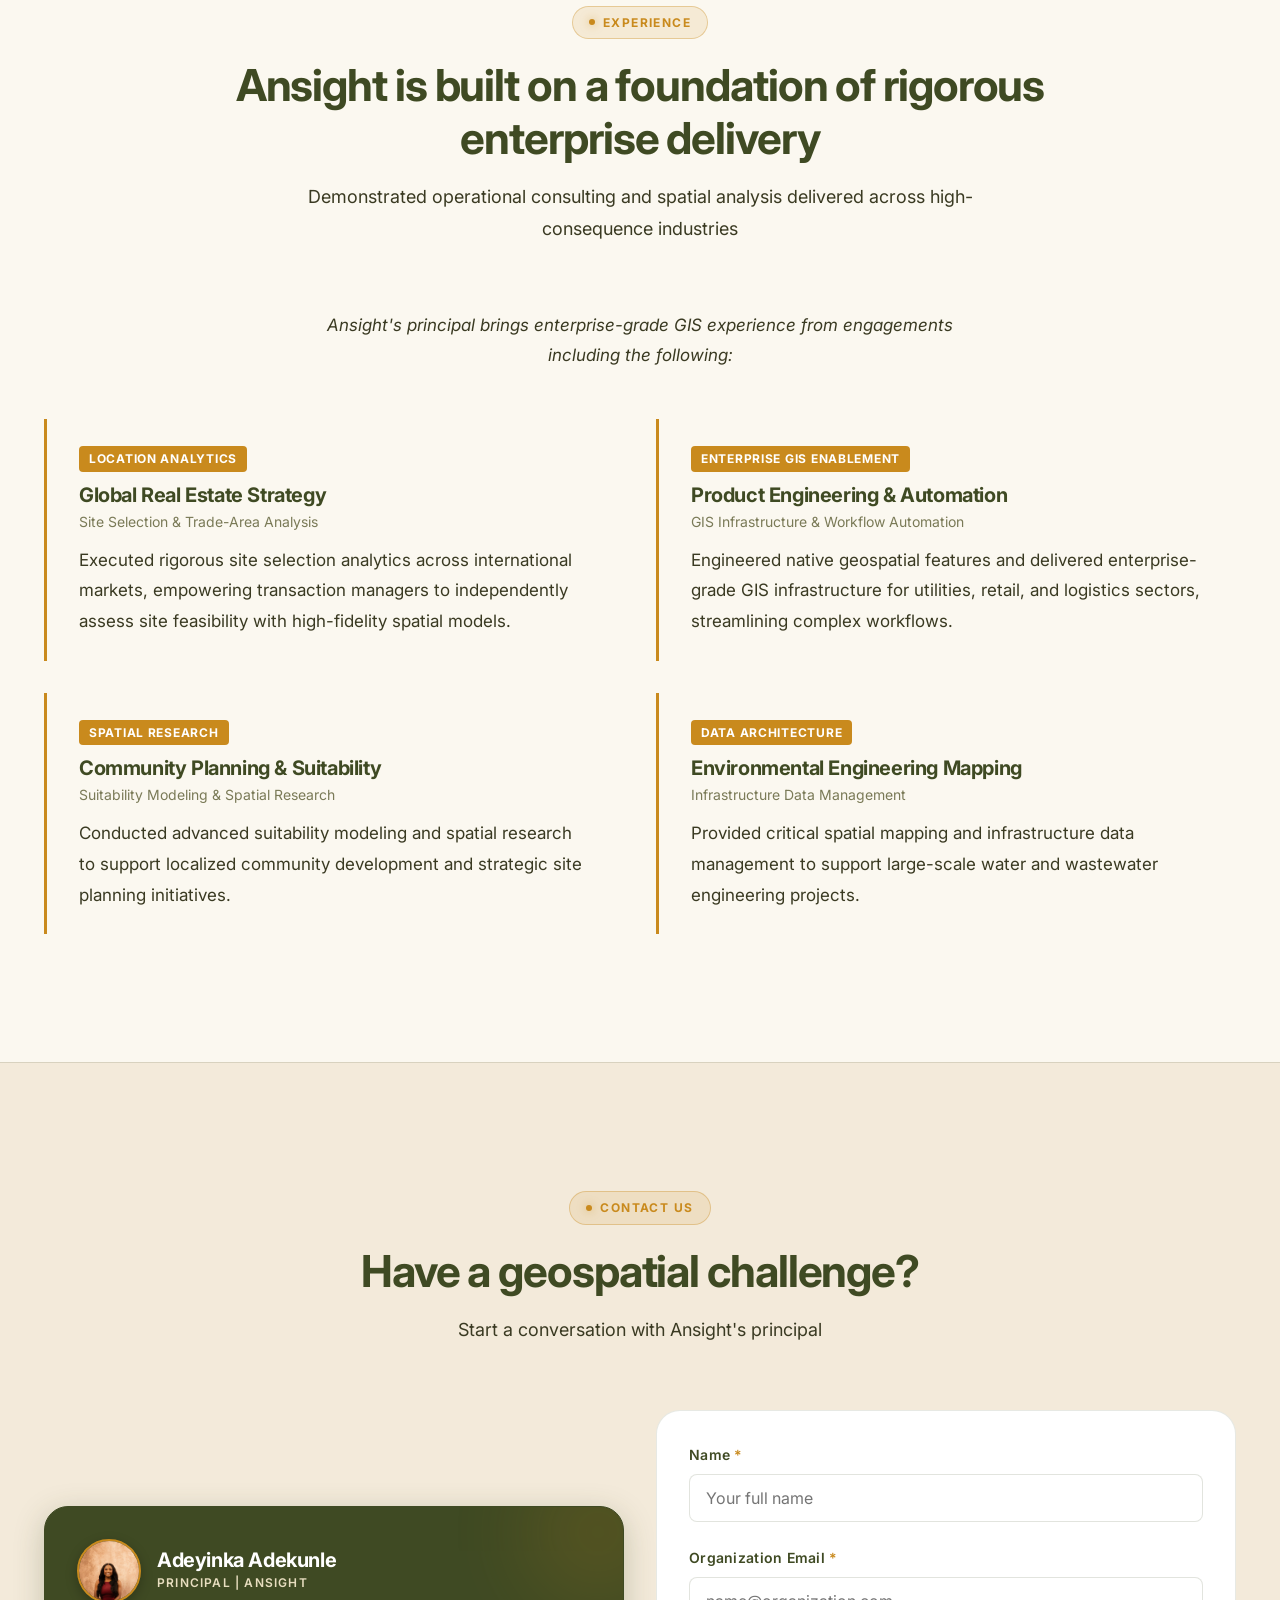
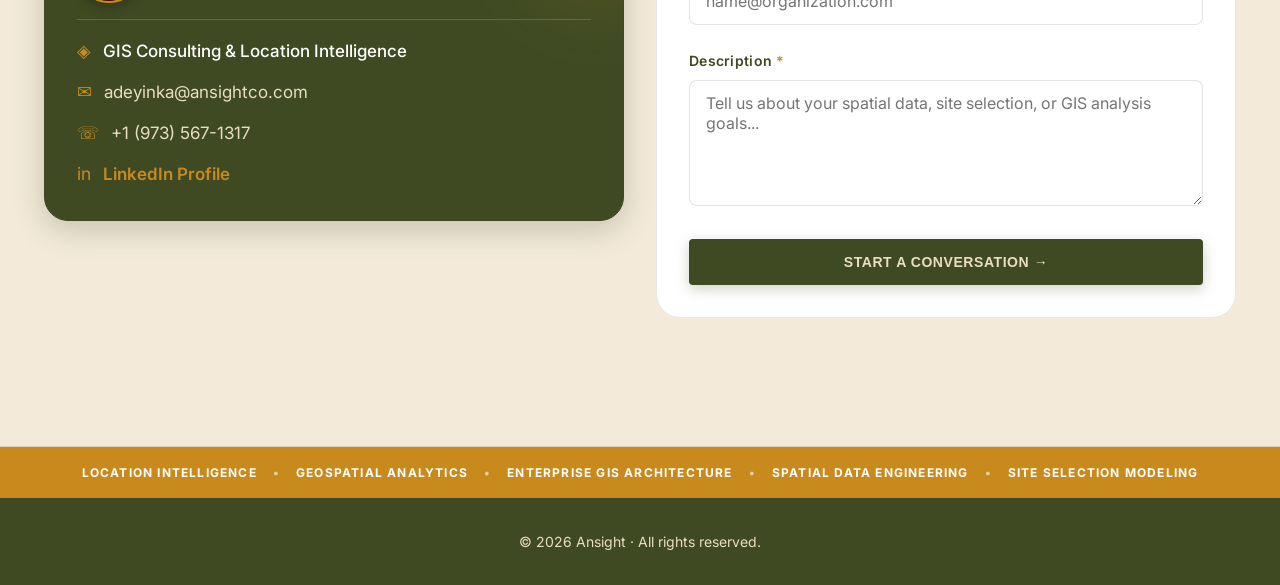
==== commit 911d09a8: "Update website" ====
--- a/index.html
+++ b/index.html
@@ -48,7 +48,7 @@
             <nav id="main-nav" class="main-nav" aria-label="Primary Navigation">
                 <div class="nav-links">
                     <a href="#home" class="nav-item active">Home</a>
-                    <a href="about.html" class="nav-item">About</a>
+                    <!-- <a href="about.html" class="nav-item">About</a> -->
                     <a href="#process" class="nav-item">Process</a>
                     <a href="#capabilities" class="nav-item">Capabilities</a>
                     <a href="#solutions" class="nav-item">Solutions</a>
@@ -78,7 +78,7 @@
                     <div class="hero-text reveal">
                         <div class="hero-coord-badge">
                             <span class="coord-dot" aria-hidden="true"></span>
-                            <span>37.7749° N, 122.4194° W</span>
+                            <span>40.1127° N, 74.6728° W</span>
                         </div>
                         <h1 class="hero-title" data-config="hero-title">Turn location data into decisions</h1>
                         <p class="hero-subtitle reveal delay-1" data-config="company-desc">
@@ -708,7 +708,7 @@
                                     aria-required="true" placeholder="name@organization.com">
                             </div>
                             <div class="form-group">
-                                <label class="form-label" for="reqs">Project Requirements / Spatial Data Challenges
+                                <label class="form-label" for="reqs">Description
                                     <span aria-hidden="true" style="color:var(--clr-amber);">*</span></label>
                                 <textarea id="reqs" name="reqs" class="form-control" rows="5" required
                                     aria-required="true"
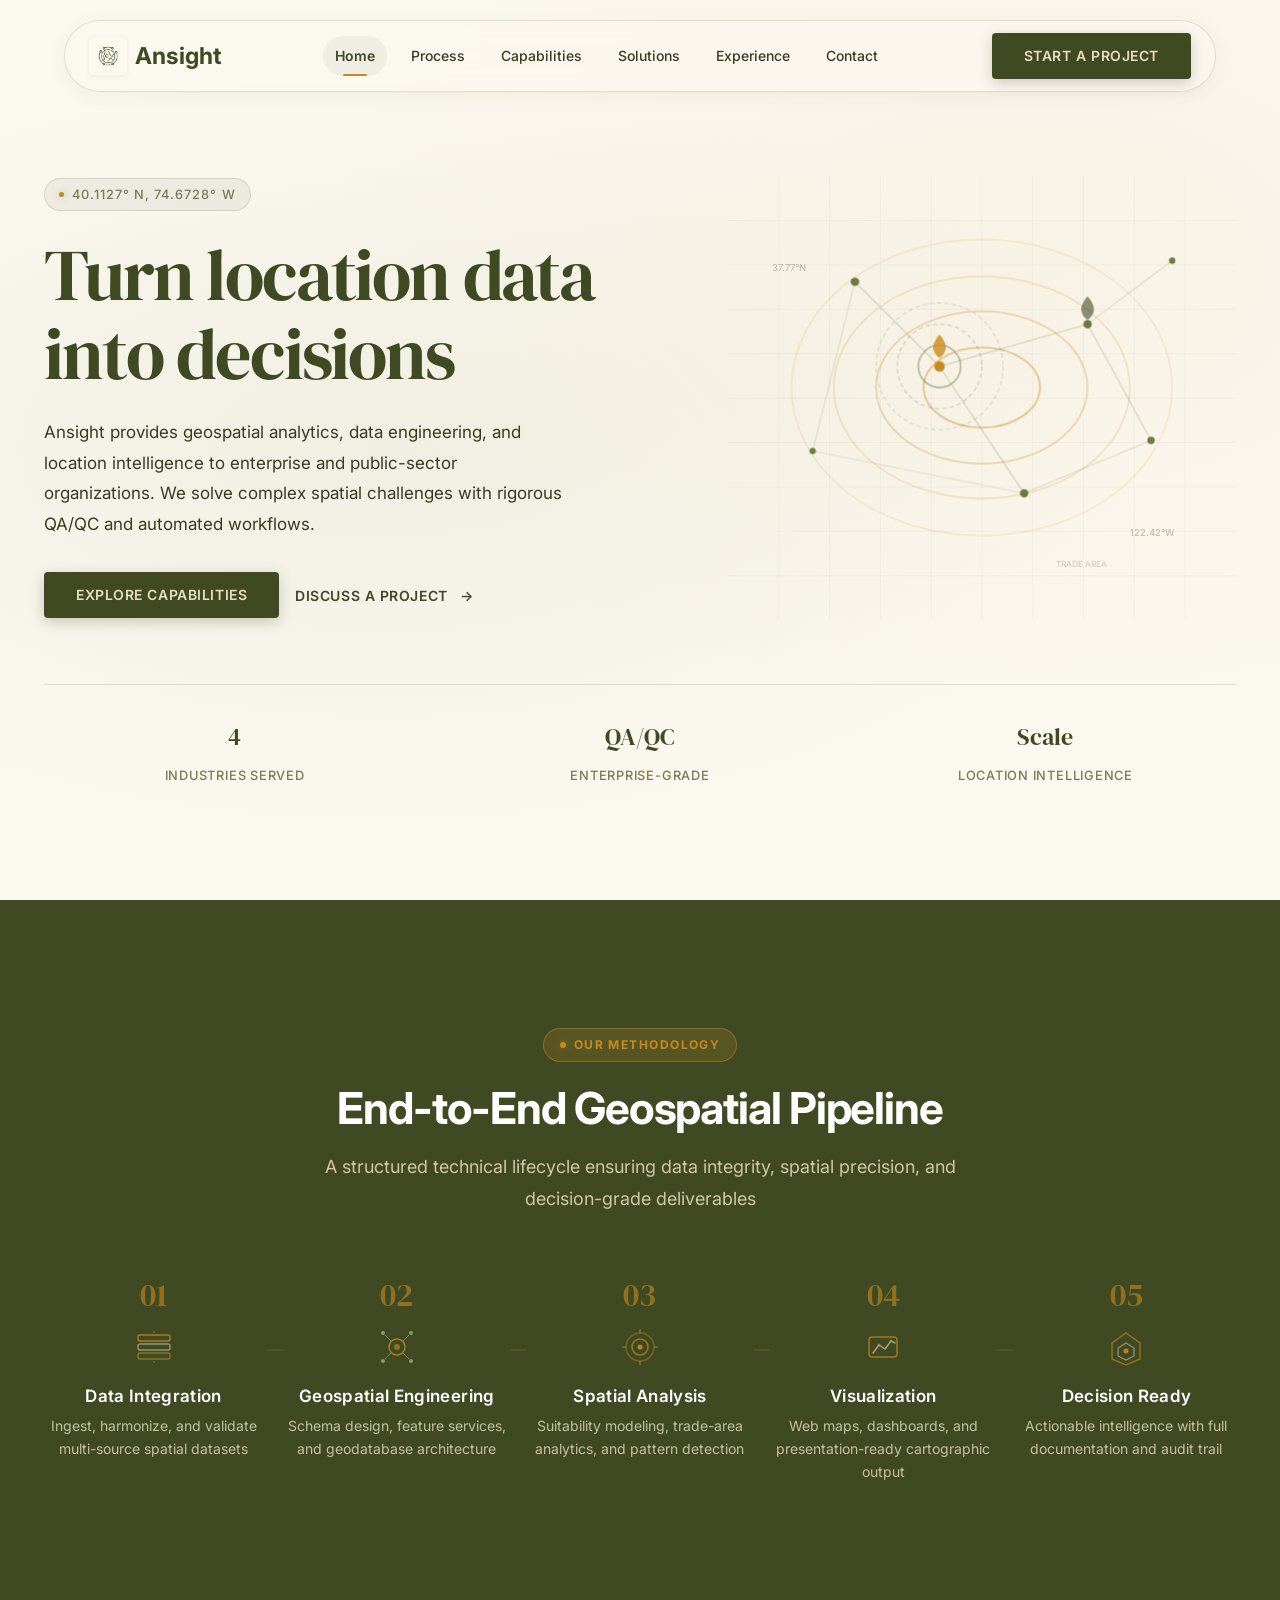
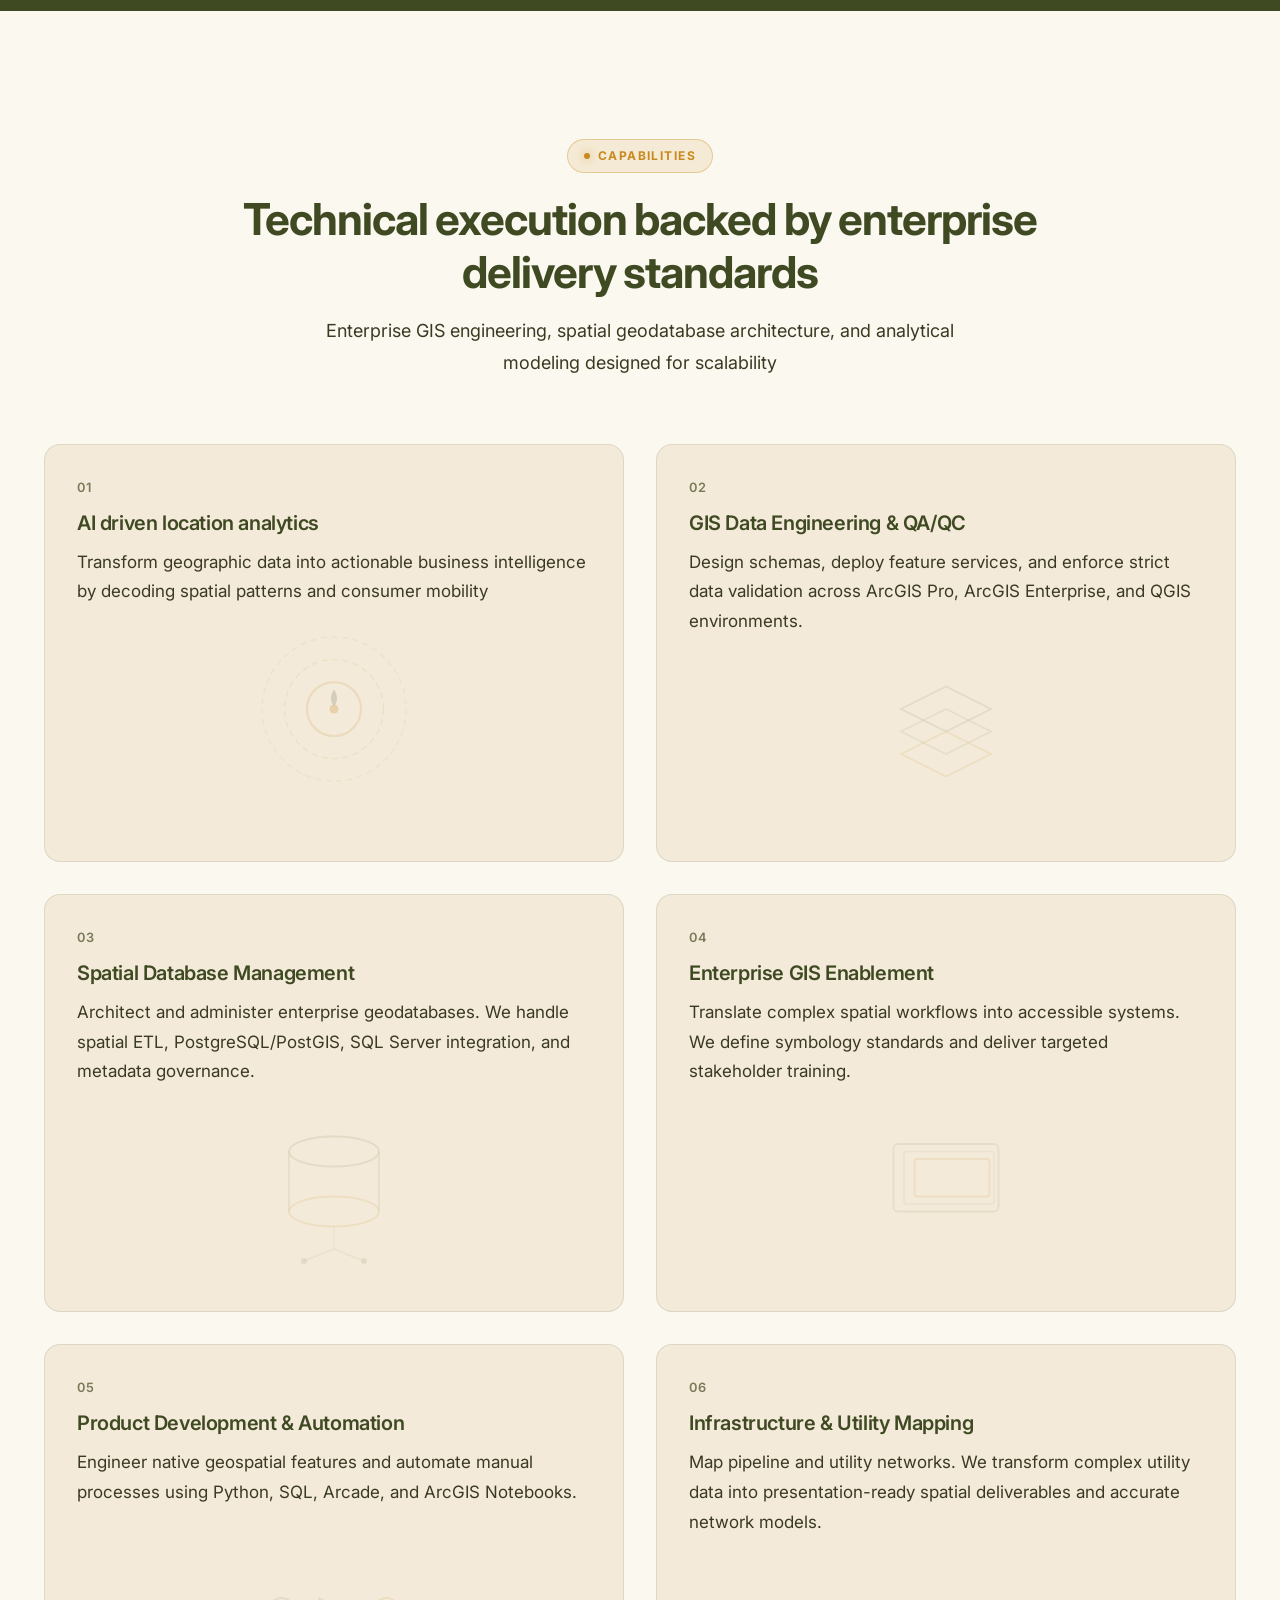
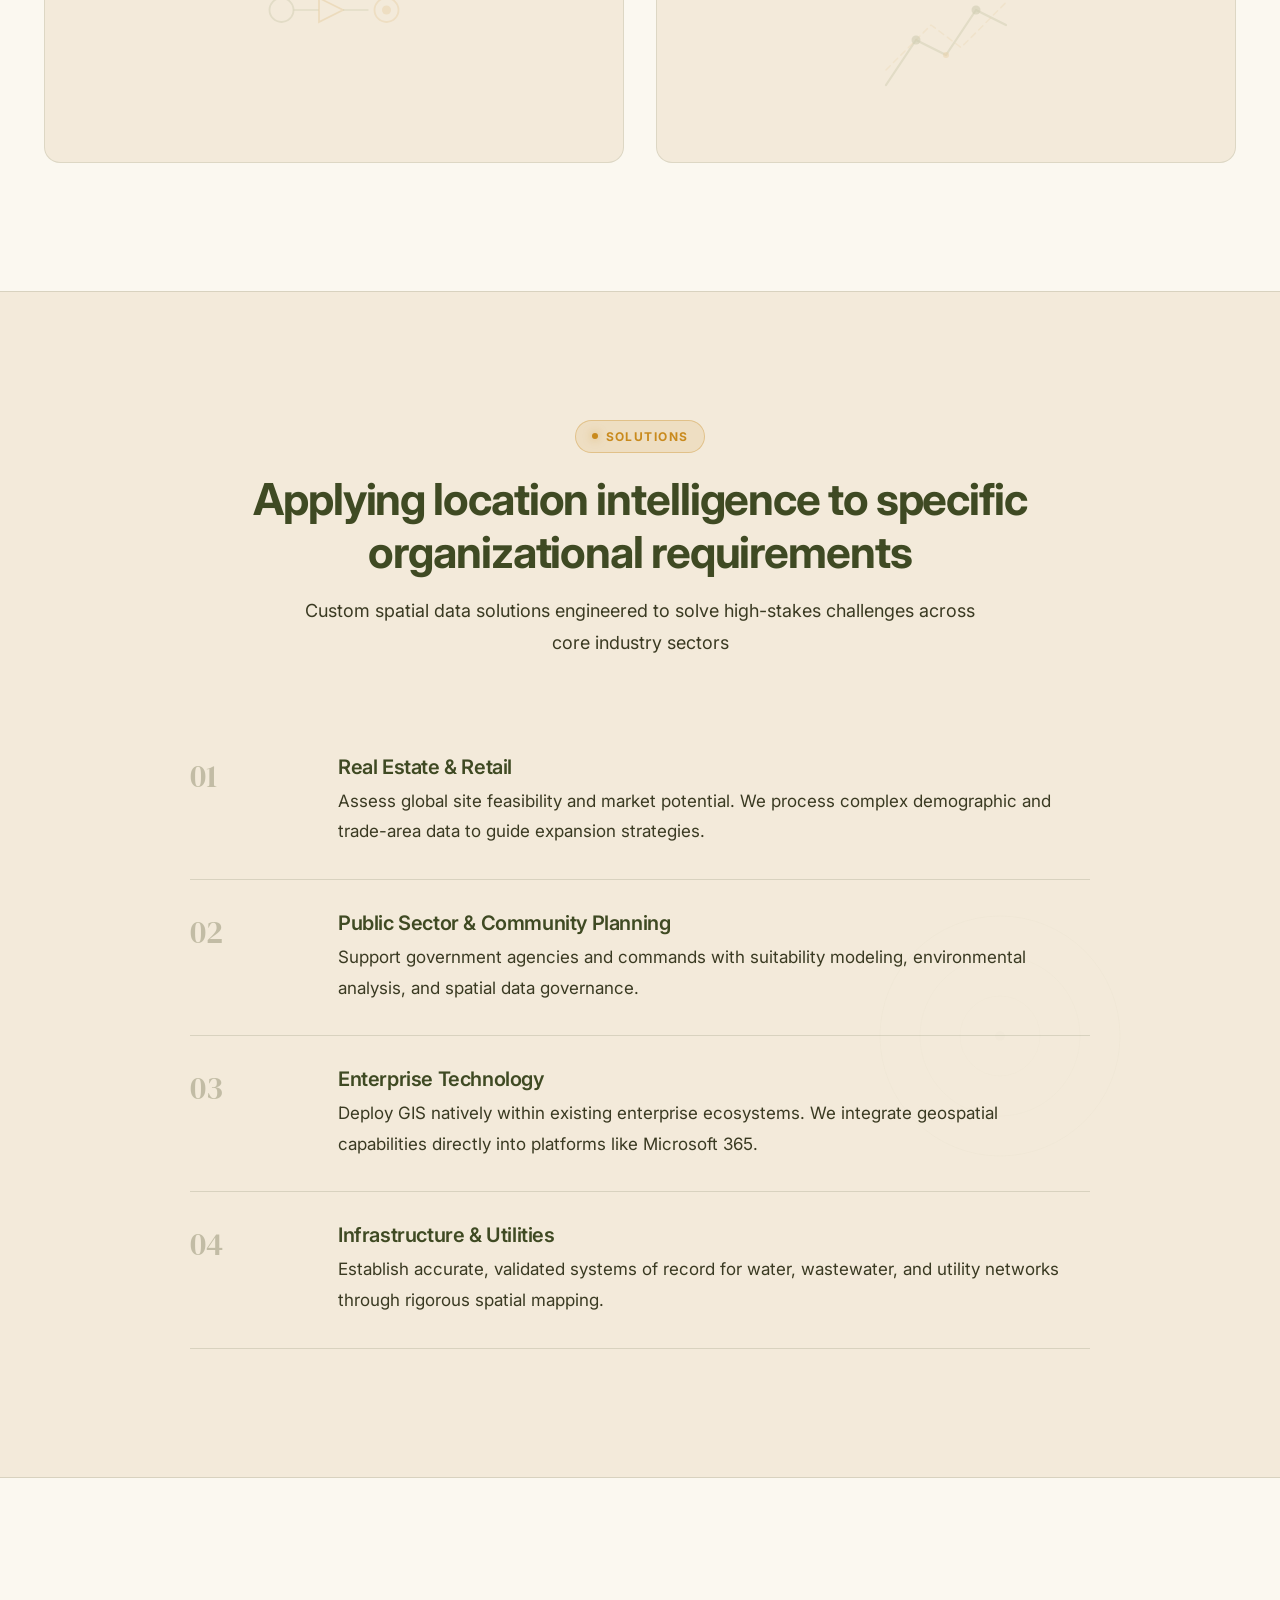
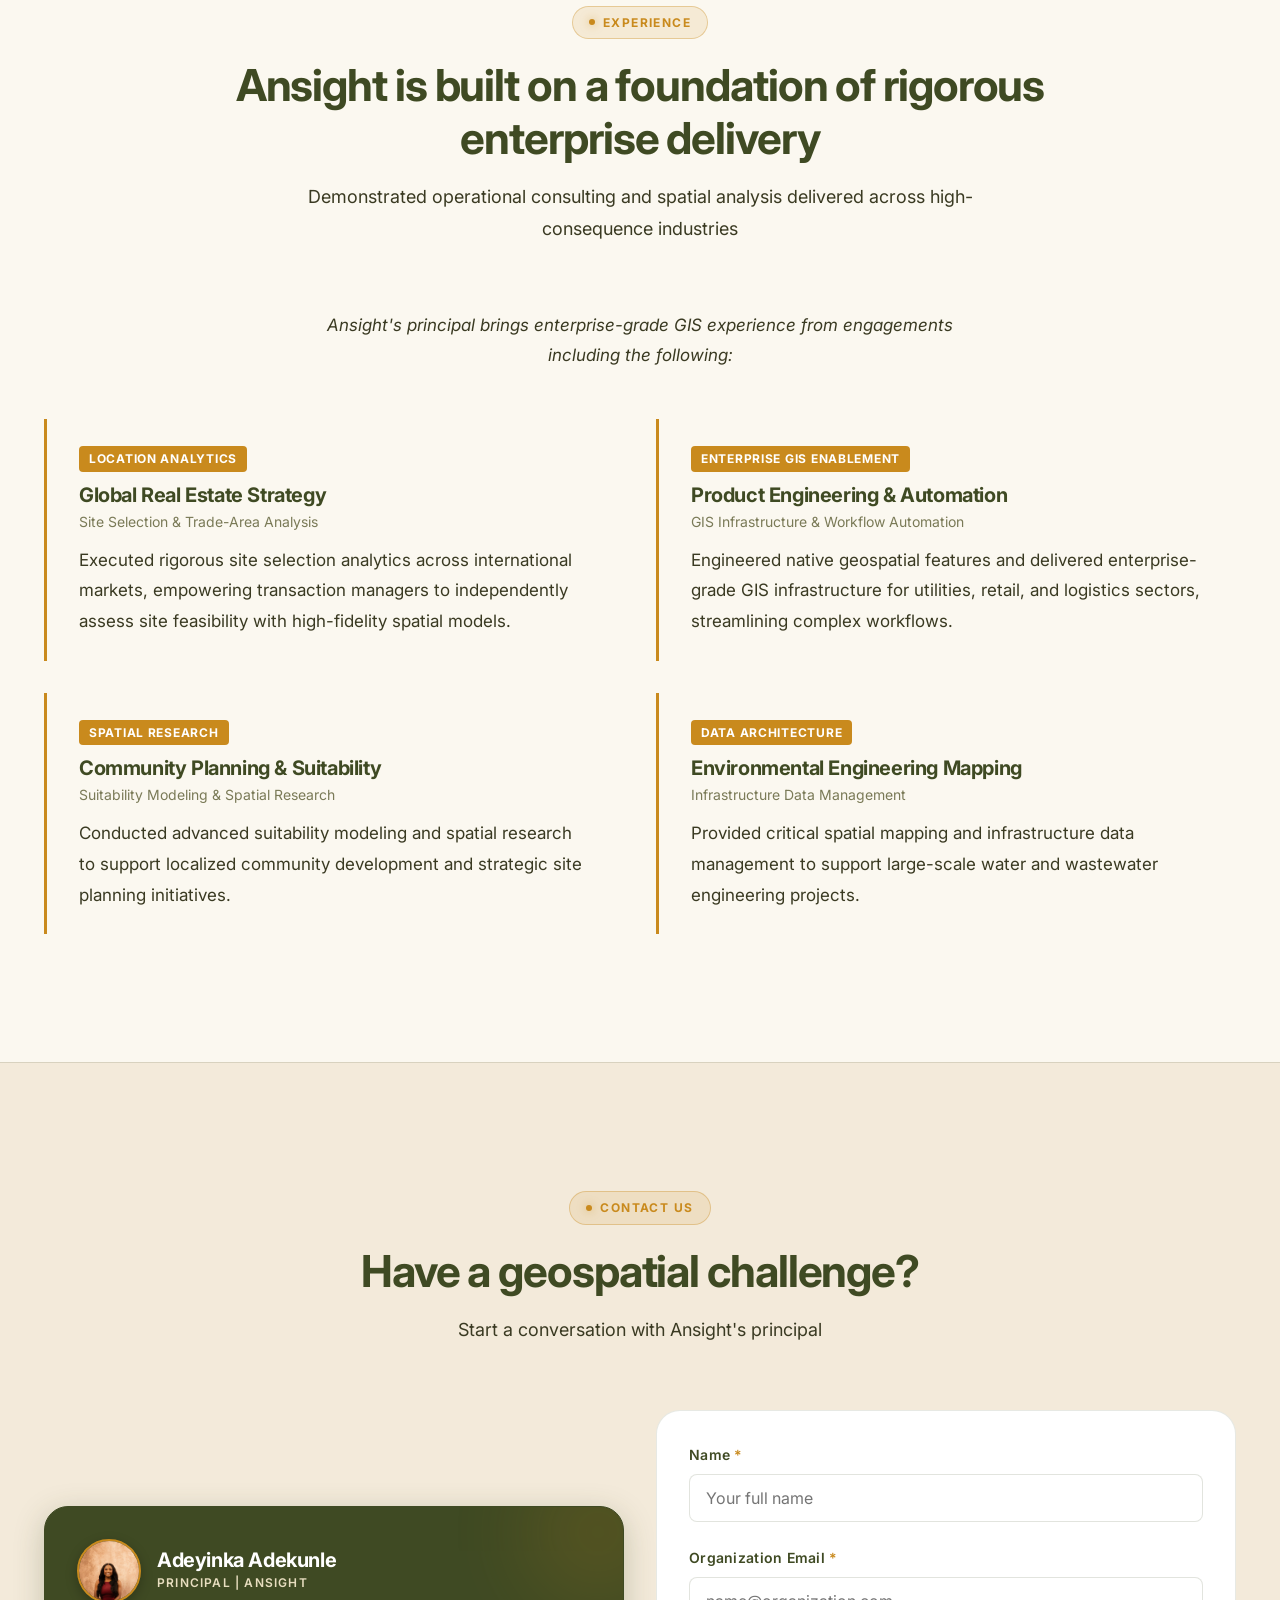
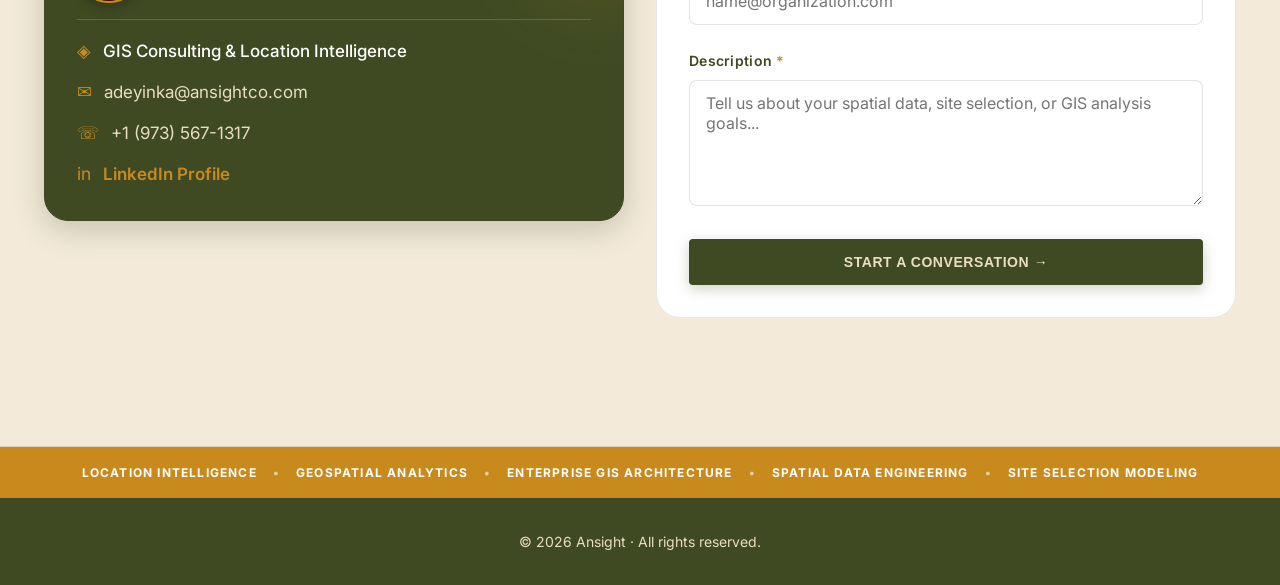
==== commit 9e031d3f: "Change in Text" ====
--- a/index.html
+++ b/index.html
@@ -390,7 +390,7 @@
                     <div class="capability-card reveal" role="listitem" tabindex="0">
                         <span class="capability-card-number">01</span>
                         <h3>AI driven location analytics</h3>
-                        <p>transform geographic data into actionable business intelligence by decoding spatial patterns and consumer mobility</p>
+                        <p>Transform geographic data into actionable business intelligence by decoding spatial patterns and consumer mobility</p>
                         <div class="capability-card-svg" aria-hidden="true">
                             <svg viewBox="0 0 120 120" fill="none" xmlns="http://www.w3.org/2000/svg">
                                 <circle cx="60" cy="60" r="48" stroke="var(--clr-amber)" stroke-width="1" opacity="0.3"
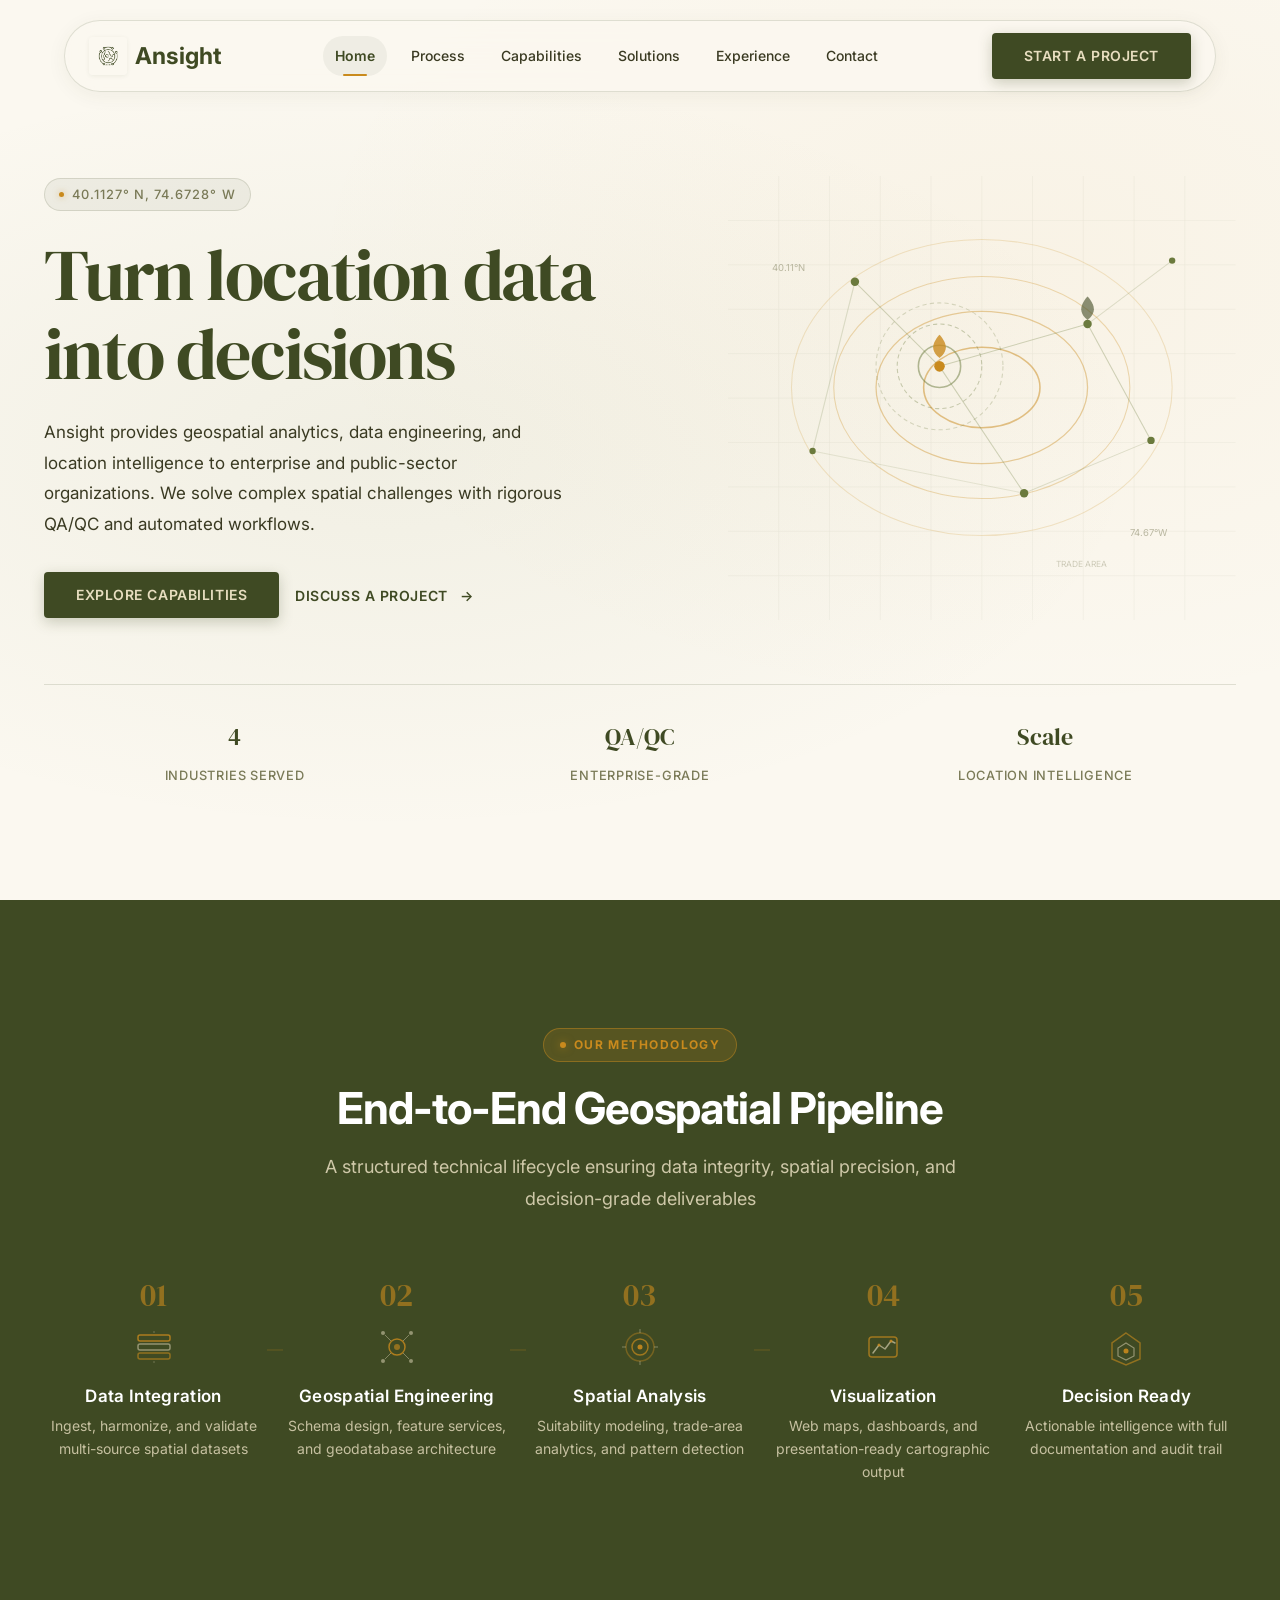
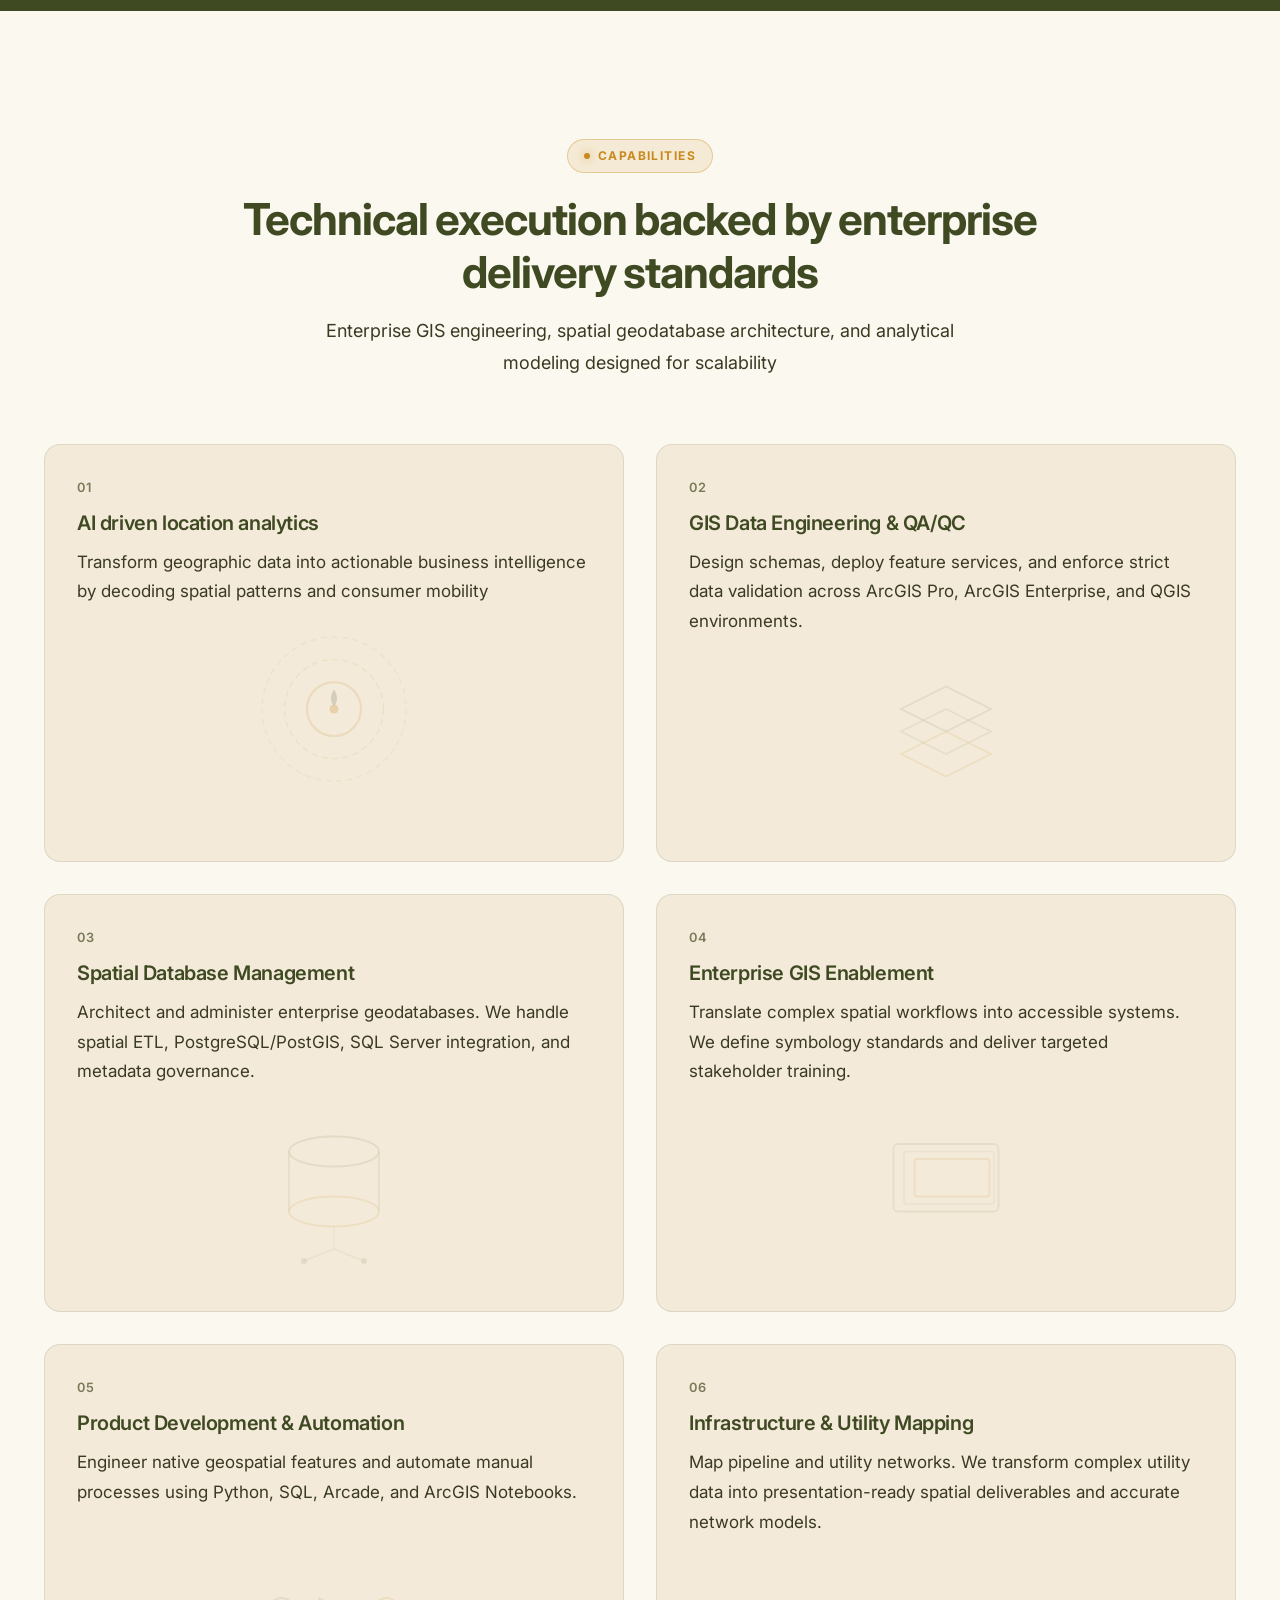
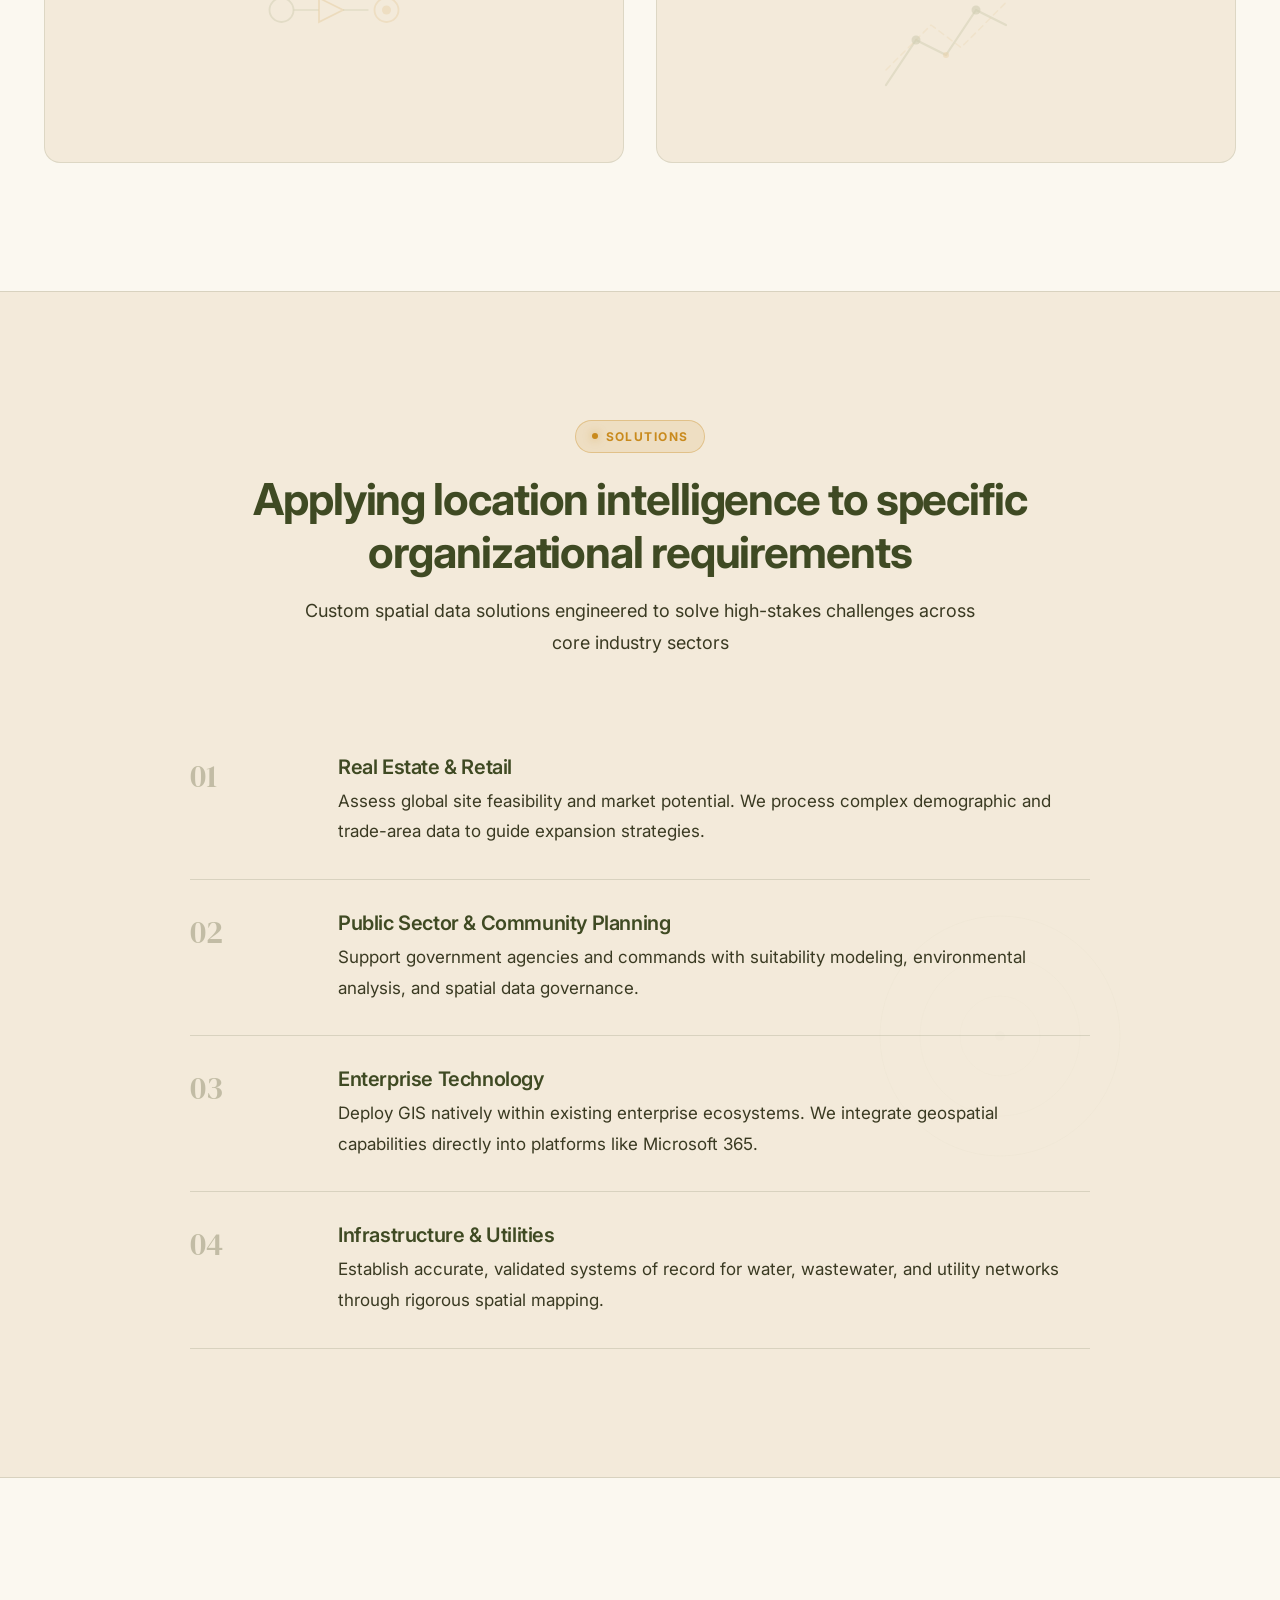
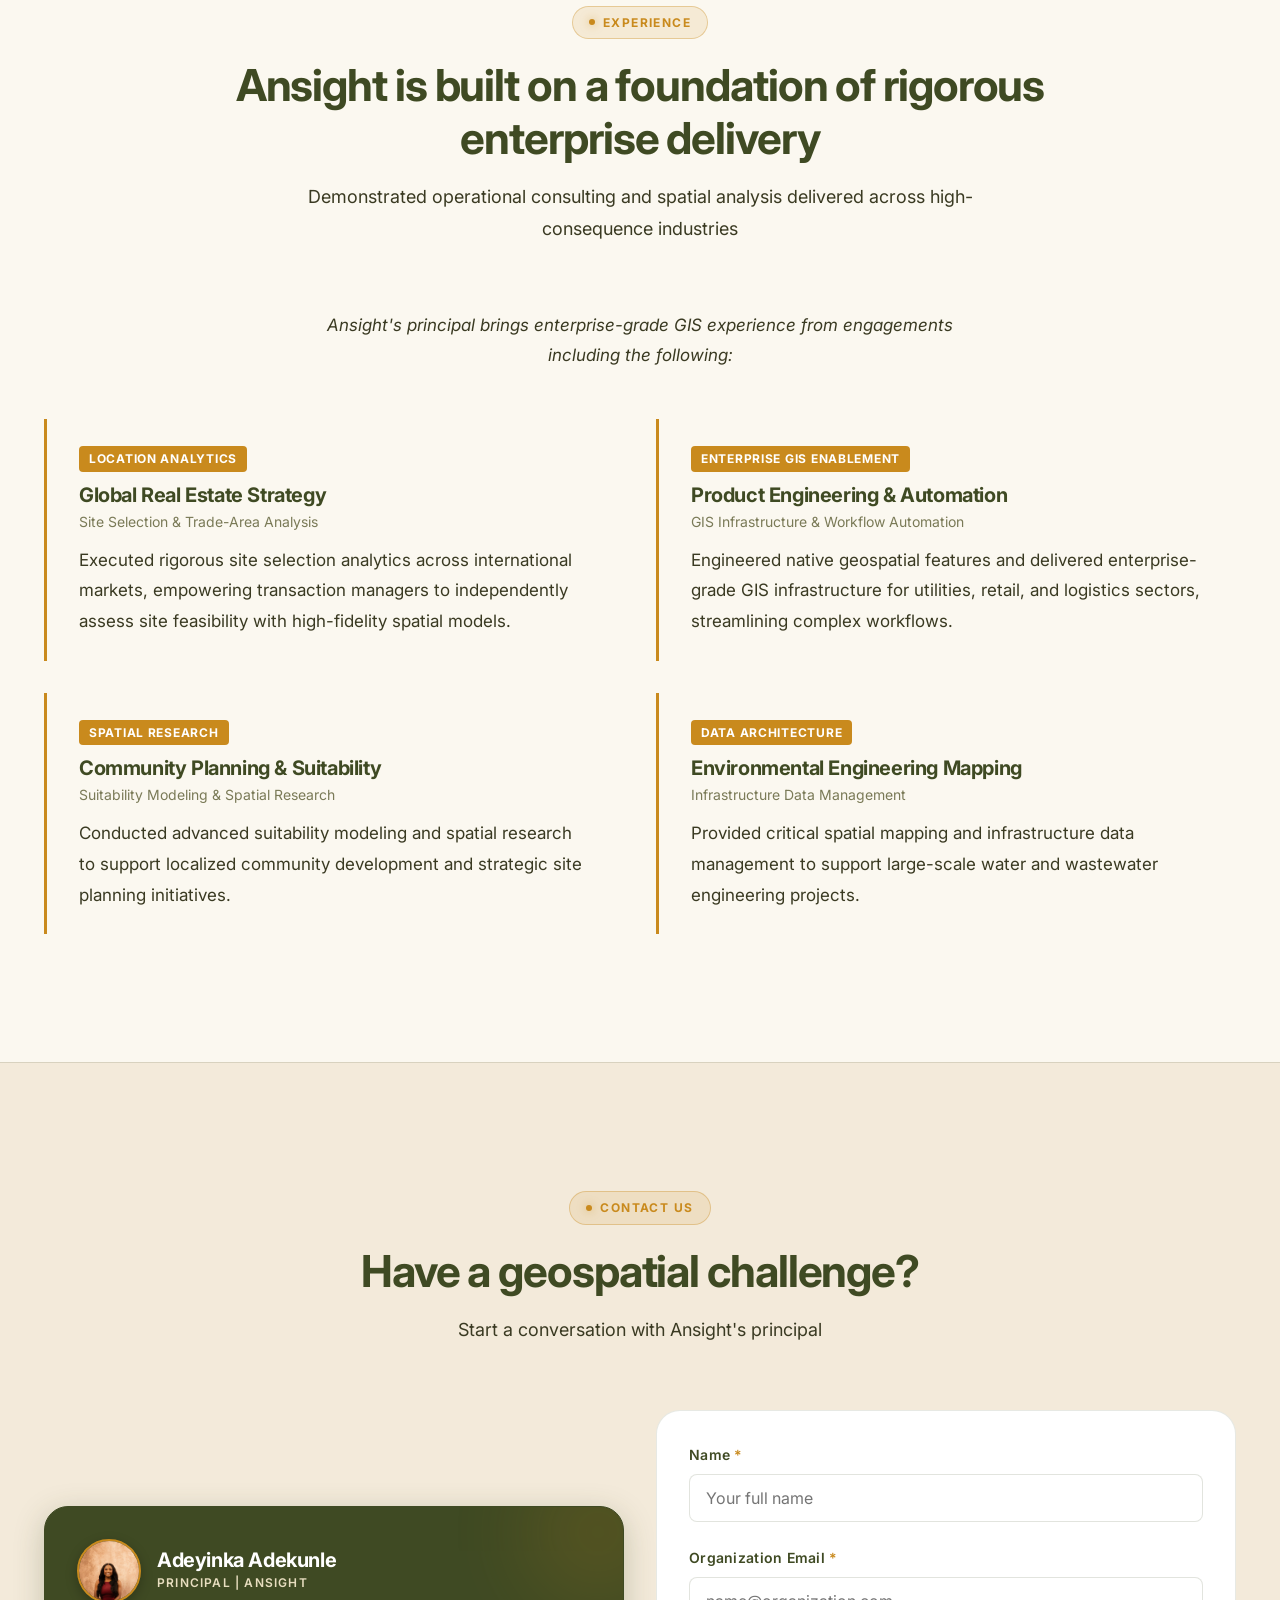
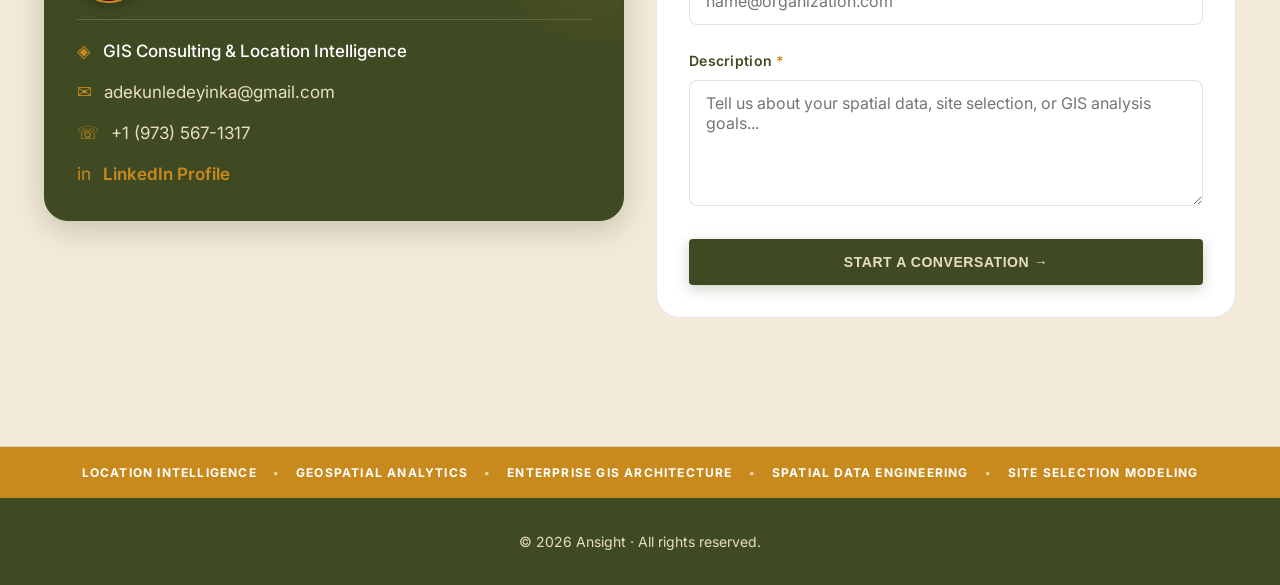
==== commit 8f1b7b44: "Bug fixes and mobile responsiveness" ====
--- a/index.html
+++ b/index.html
@@ -211,9 +211,9 @@
 
                             <!-- Coordinate annotations -->
                             <text x="42" y="90" fill="var(--clr-muted-olive)" font-size="9"
-                                font-family="Inter, sans-serif" opacity="0.5">37.77°N</text>
+                                font-family="Inter, sans-serif" opacity="0.5">40.11°N</text>
                             <text x="380" y="340" fill="var(--clr-muted-olive)" font-size="9"
-                                font-family="Inter, sans-serif" opacity="0.5">122.42°W</text>
+                                font-family="Inter, sans-serif" opacity="0.5">74.67°W</text>
                             <text x="310" y="370" fill="var(--clr-muted-olive)" font-size="8"
                                 font-family="Inter, sans-serif" opacity="0.35">TRADE AREA</text>
                         </svg>
@@ -674,8 +674,8 @@
                                 <li
                                     style="margin-bottom: var(--space-3); display: flex; align-items: center; gap: var(--space-3);">
                                     <span style="color: var(--clr-amber); font-size: 1.1rem;">✉</span> <a
-                                        href="mailto:adeyinka@ansightco.com"
-                                        style="color: var(--clr-warm-ivory);">adeyinka@ansightco.com</a>
+                                        href="mailto:adekunledeyinka@gmail.com"
+                                        style="color: var(--clr-warm-ivory);">adekunledeyinka@gmail.com</a>
                                 </li>
                                 <li
                                     style="margin-bottom: var(--space-3); display: flex; align-items: center; gap: var(--space-3);">
--- a/css/components.css
+++ b/css/components.css
@@ -718,14 +718,16 @@
     stroke-dashoffset: 0;
 }
 
-/* Node pulse */
+/* Node pulse — uses scale transform (cross-browser safe) */
 @keyframes node-pulse {
-    0% { r: 3; opacity: 1; }
-    50% { r: 5; opacity: 0.6; }
-    100% { r: 3; opacity: 1; }
+    0%   { transform: scale(1);   opacity: 1; }
+    50%  { transform: scale(1.5); opacity: 0.6; }
+    100% { transform: scale(1);   opacity: 1; }
 }
 .svg-node-pulse {
     animation: node-pulse 3s ease-in-out infinite;
+    transform-origin: center;
+    transform-box: fill-box;
 }
 
 /* Existing pulse for step-nodes */
@@ -765,6 +767,20 @@
 /* ----------------------------------------------------------------------
    RESPONSIVE — mobile & tablet refinements
    ---------------------------------------------------------------------- */
+/* --- Tablet: 768px – 859px --- */
+@media (min-width: 768px) and (max-width: 859px) {
+    /* Contact grid: 2-col on tablet is too tight — stack it */
+    .contact-grid {
+        grid-template-columns: 1fr;
+        gap: var(--space-8);
+    }
+    /* Experience grid stays 2-col but tighten */
+    .experience-grid {
+        gap: var(--space-6);
+    }
+}
+
+/* --- Below 860px (mobile + most tablets) --- */
 @media (max-width: 859px) {
     .hero-section {
         min-height: auto;
@@ -788,8 +804,14 @@
         max-width: 440px;
         margin: 0 auto;
     }
-}
-
+    /* Contact grid stacks below 860 */
+    .contact-grid {
+        grid-template-columns: 1fr !important;
+        gap: var(--space-8);
+    }
+}
+
+/* --- Mobile: below 768px --- */
 @media (max-width: 767px) {
     .section {
         padding: var(--space-16) 0;
@@ -809,6 +831,7 @@
         padding: 4px 12px;
         margin-bottom: var(--space-4);
     }
+    /* Hero stats: stack on mobile */
     .hero-stats {
         grid-template-columns: 1fr;
         gap: var(--space-3);
@@ -833,6 +856,7 @@
     .hero-stat-label {
         font-size: 0.75rem;
     }
+    /* Pipeline: horizontal icon + text layout */
     .pipeline-grid {
         gap: var(--space-8);
     }
@@ -863,6 +887,11 @@
     .pipeline-step-number {
         display: none;
     }
+    /* Capabilities: single column */
+    .capabilities-grid {
+        grid-template-columns: 1fr;
+    }
+    /* Solutions */
     .solution-row {
         grid-template-columns: 50px 1fr;
         gap: var(--space-4);
@@ -877,18 +906,24 @@
     .solutions-watermark {
         display: none;
     }
+    /* Capability cards */
     .capability-card {
         padding: var(--space-6);
     }
     .capability-card h3 {
         font-size: var(--font-size-lg);
     }
+    /* Experience: single column */
+    .experience-grid {
+        grid-template-columns: 1fr;
+    }
     .experience-block {
         padding: var(--space-5) var(--space-6);
     }
     .experience-block h3 {
         font-size: var(--font-size-lg);
     }
+    /* Contact */
     .contact-card-founder {
         padding: var(--space-6);
     }
@@ -899,6 +934,7 @@
         word-break: break-word;
         overflow-wrap: anywhere;
     }
+    /* Footer keyword banner */
     .keyword-footer-banner {
         padding: var(--space-4) var(--space-3);
         font-size: 0.7rem;
@@ -906,8 +942,13 @@
     .keyword-banner-inner {
         gap: var(--space-2) var(--space-3);
     }
-}
-
+    /* Section headings scale down */
+    .section-header h2 {
+        font-size: clamp(1.4rem, 5vw, 2rem);
+    }
+}
+
+/* --- Small phones: below 480px --- */
 @media (max-width: 480px) {
     .site-header {
         top: 10px;
@@ -917,10 +958,19 @@
         height: 60px;
         padding: 0 var(--space-4);
     }
+    /* Shrink logo text on very small screens */
+    .logo {
+        font-size: 1.1rem;
+    }
+    .logo-img {
+        height: 30px;
+        width: 30px;
+    }
     .main-nav {
         top: 68px;
         padding: var(--space-4);
     }
+    /* Hero CTA buttons full width */
     .hero-actions {
         flex-direction: column;
         align-items: stretch;
@@ -933,6 +983,11 @@
         text-align: center;
         justify-content: center;
     }
+    /* Hide hero SVG on very small screens to save space */
+    .hero-svg-container {
+        display: none;
+    }
+    /* Cards */
     .capability-card {
         padding: var(--space-5) var(--space-4);
     }
@@ -943,10 +998,32 @@
         padding: var(--space-5) var(--space-4);
     }
     .experience-block {
-        padding: var(--space-4) var(--space-4);
+        padding: var(--space-4);
     }
     .form-group {
         margin-bottom: var(--space-4);
+    }
+    /* Submit button full width */
+    .contact-form-card .btn {
+        width: 100%;
+        padding: var(--space-4);
+    }
+    /* Founder contact card info stacks cleanly */
+    .contact-card-founder ul li {
+        flex-wrap: wrap;
+    }
+    /* Keyword banner: wrap and center */
+    .keyword-banner-inner {
+        flex-wrap: wrap;
+        justify-content: center;
+        gap: var(--space-2);
+    }
+    .keyword-banner-inner .bullet {
+        display: none;
+    }
+    /* Footer text */
+    footer p {
+        font-size: var(--font-size-xs) !important;
     }
 }
 
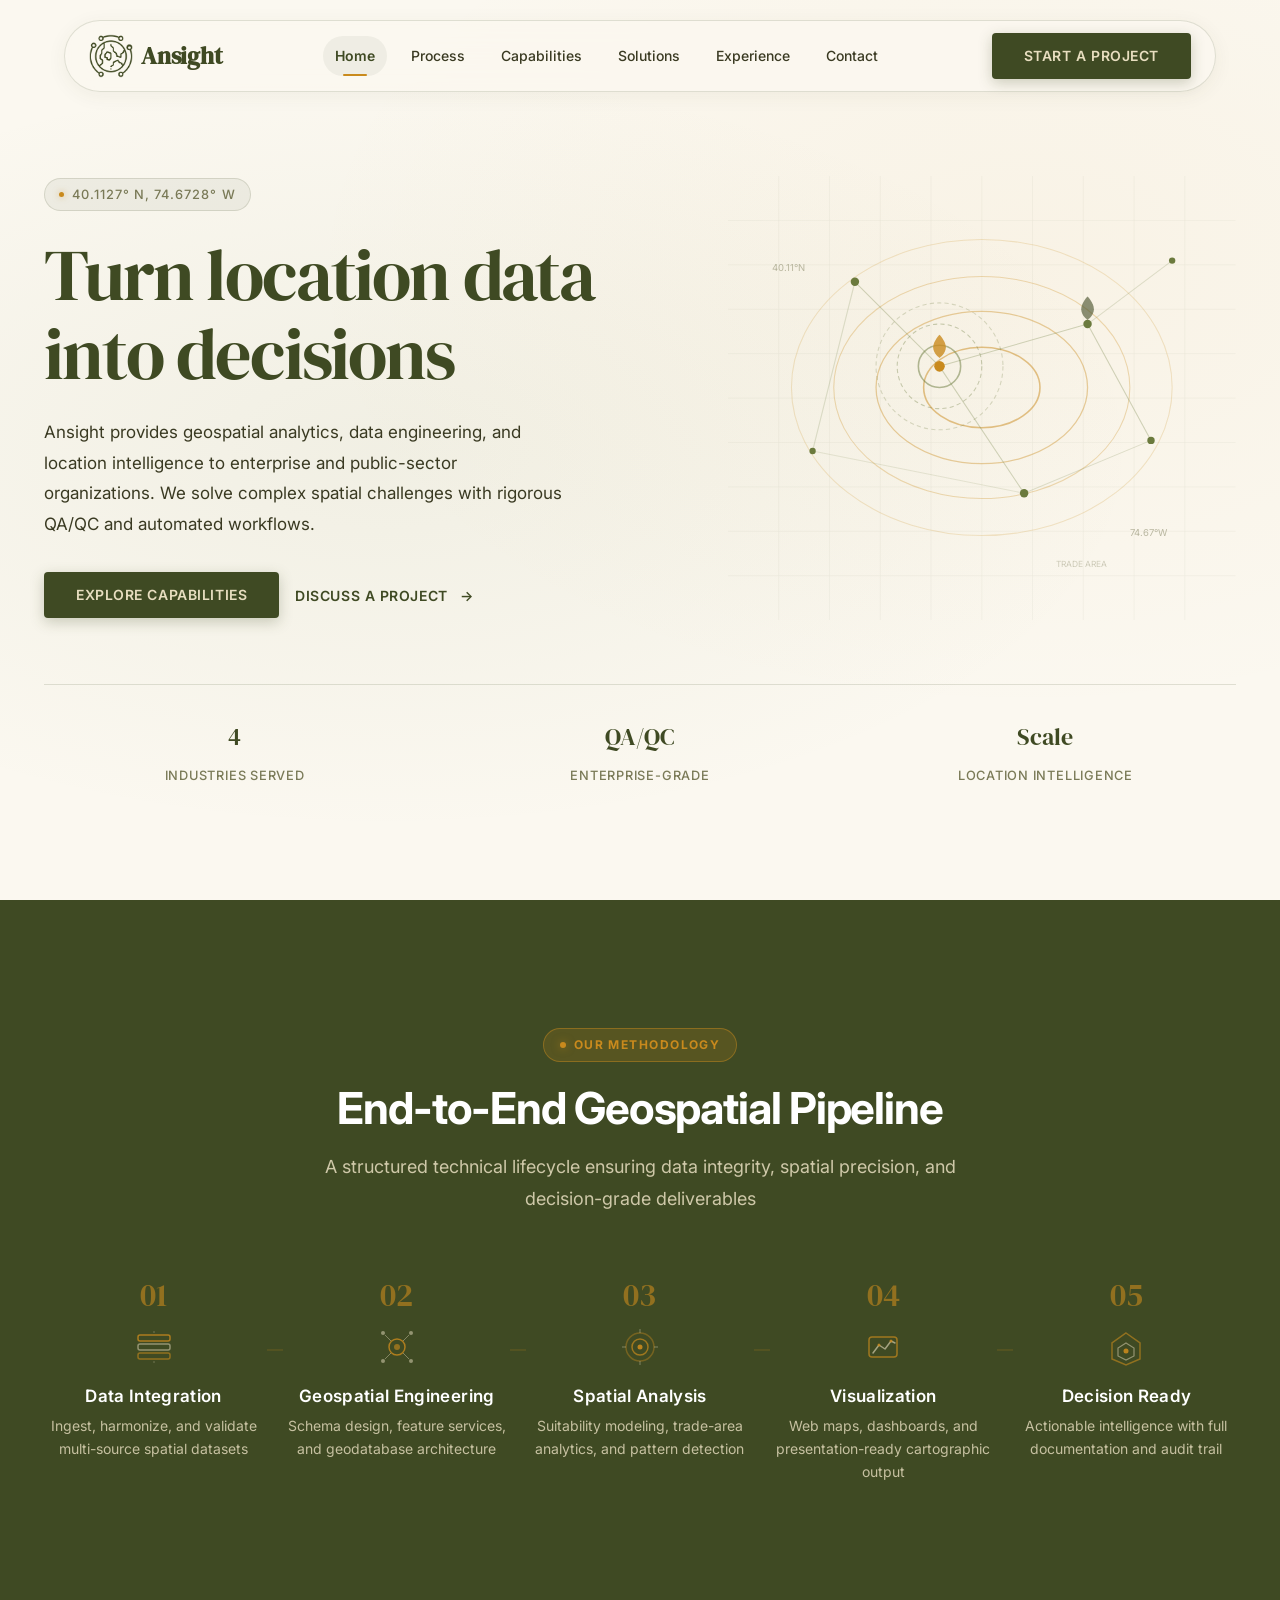
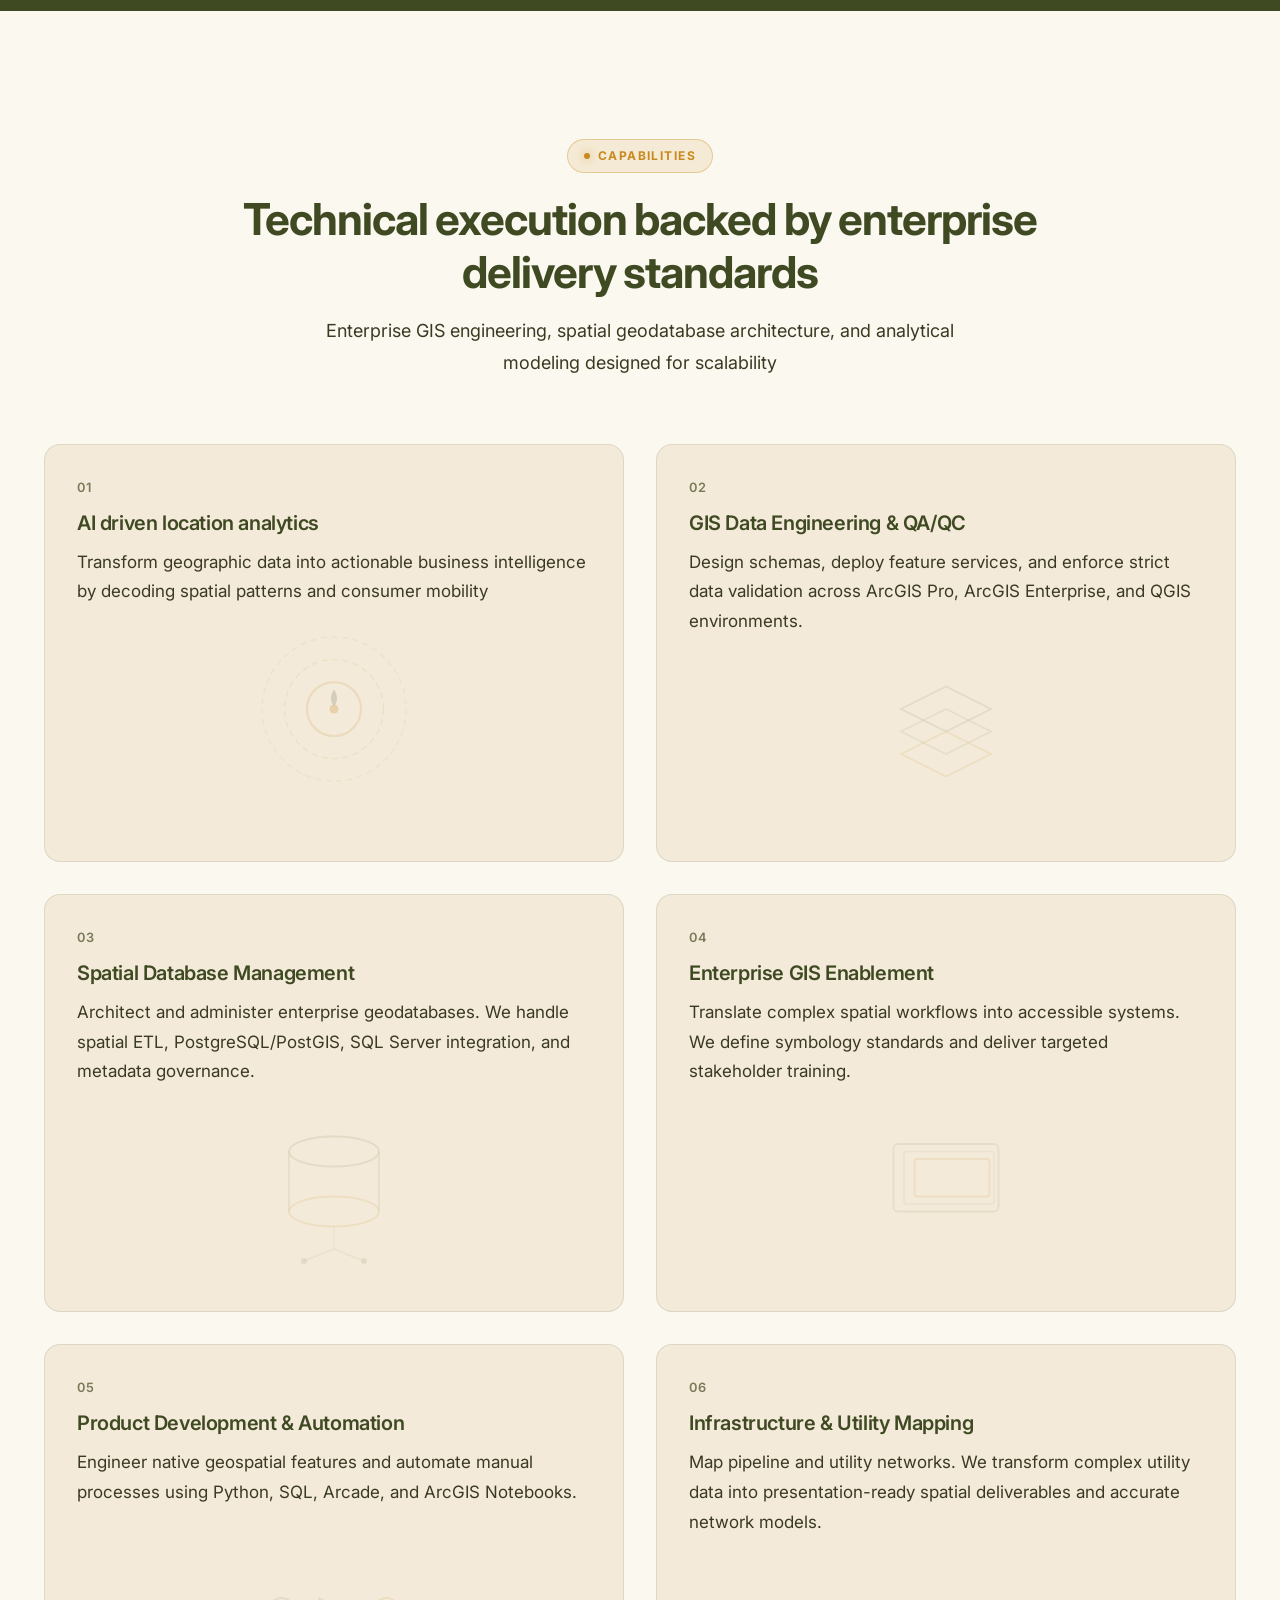
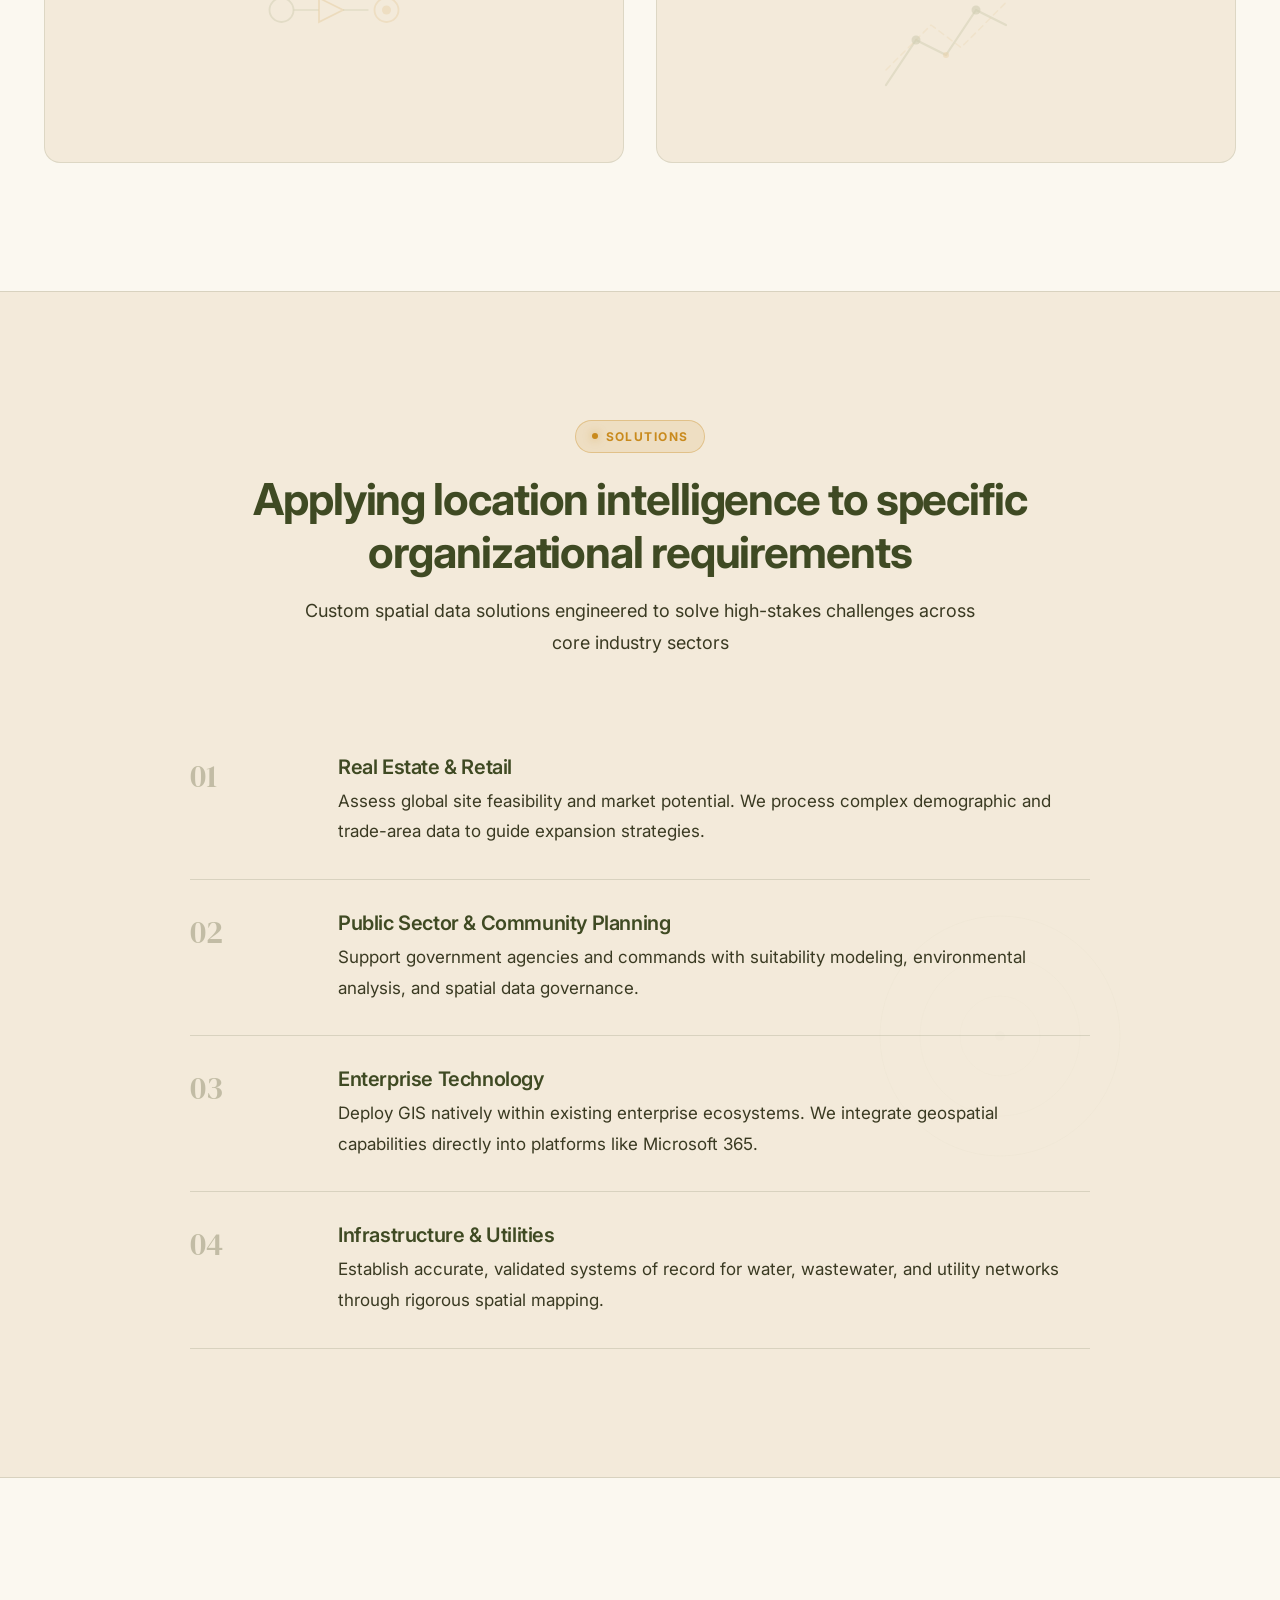
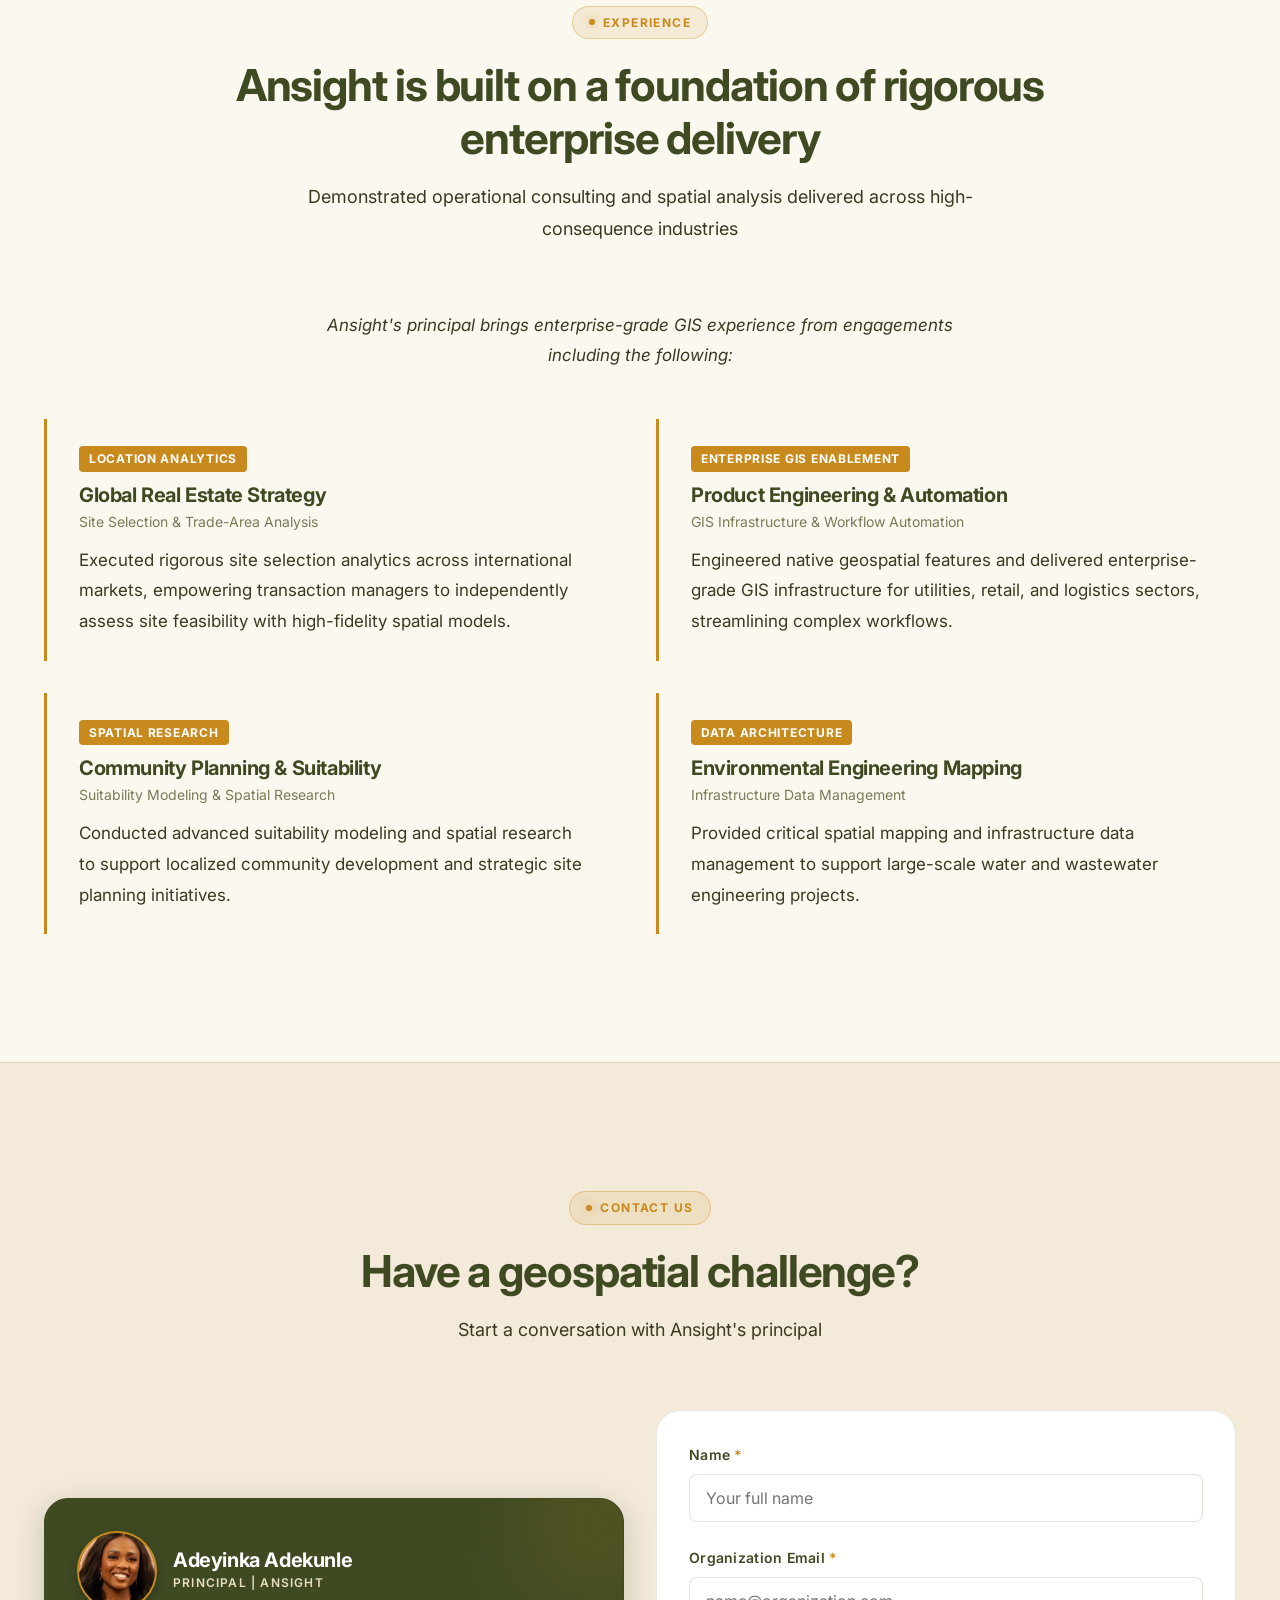
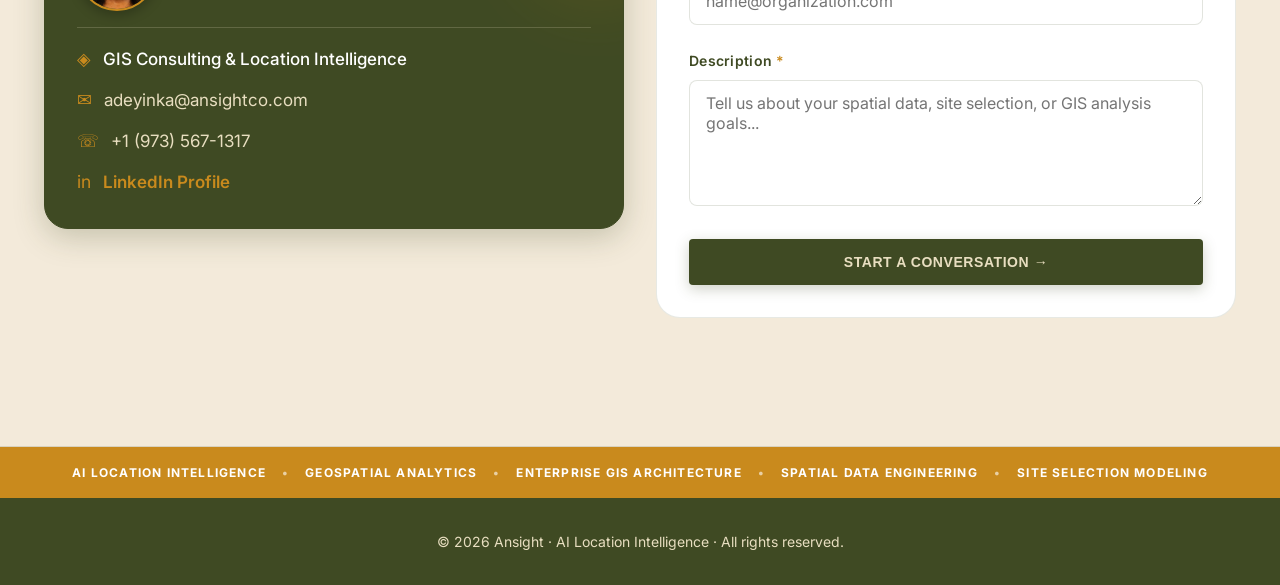
==== commit 3b47fd96: "Merge approved design updates" ====
--- a/index.html
+++ b/index.html
@@ -42,8 +42,8 @@
     <header class="site-header" role="banner">
         <div class="nav-container">
             <a href="#home" class="logo" aria-label="Ansight Home">
-                <img src="assets/images/logo.png" alt="Ansight Logo" class="logo-img">
-                <span data-config="company-name">Ansight</span>
+                <img src="assets/images/logo-new.png" alt="Ansight Logo" class="logo-img">
+                <span class="logo-title" data-config="company-name">Ansight</span>
             </a>
             <nav id="main-nav" class="main-nav" aria-label="Primary Navigation">
                 <div class="nav-links">
@@ -653,7 +653,9 @@
                         <article class="contact-card-founder" aria-labelledby="founder-name">
                             <div class="founder-glow" aria-hidden="true"></div>
                             <div style="display: flex; align-items: center; gap: var(--space-4); margin-bottom: var(--space-4); border-bottom: 1px solid rgba(232, 222, 192, 0.2); padding-bottom: var(--space-4);">
-                                <img src="assets/images/CEO.jpeg" alt="Adeyinka Adekunle" style="width: 64px; height: 64px; border-radius: 50%; object-fit: cover; object-position: top; border: 2px solid var(--clr-amber); flex-shrink: 0; box-shadow: 0 4px 12px rgba(0,0,0,0.25);">
+                                <div style="width: 80px; height: 80px; border-radius: 50%; border: 2px solid var(--clr-amber); box-shadow: 0 4px 12px rgba(0,0,0,0.25); flex-shrink: 0; overflow: hidden; position: relative;">
+                                    <img src="assets/images/CEO.jpeg" alt="Adeyinka Adekunle" style="position: absolute; width: 130%; height: auto; top: -6%; left: -15%;">
+                                </div>
                                 <div>
                                     <h3 id="founder-name" data-config="founder-name"
                                         style="color: #FFFFFF; margin-bottom: 2px; font-size: var(--font-size-xl);">
@@ -674,8 +676,8 @@
                                 <li
                                     style="margin-bottom: var(--space-3); display: flex; align-items: center; gap: var(--space-3);">
                                     <span style="color: var(--clr-amber); font-size: 1.1rem;">✉</span> <a
-                                        href="mailto:adekunledeyinka@gmail.com"
-                                        style="color: var(--clr-warm-ivory);">adekunledeyinka@gmail.com</a>
+                                        href="mailto:adeyinka@ansightco.com"
+                                        style="color: var(--clr-warm-ivory);">adeyinka@ansightco.com</a>
                                 </li>
                                 <li
                                     style="margin-bottom: var(--space-3); display: flex; align-items: center; gap: var(--space-3);">
@@ -727,7 +729,7 @@
     <div class="keyword-footer-banner" role="region" aria-label="Core Competencies Banner">
         <div class="container">
             <div class="keyword-banner-inner">
-                <span>Location Intelligence</span>
+                <span>AI Location Intelligence</span>
                 <span class="bullet" aria-hidden="true">•</span>
                 <span>Geospatial Analytics</span>
                 <span class="bullet" aria-hidden="true">•</span>
@@ -745,7 +747,7 @@
         <div class="container text-center">
             <p data-config="copyright"
                 style="color: var(--clr-warm-ivory); font-size: var(--font-size-sm); margin-bottom: 0;">&copy; 2026
-                Ansight · All rights reserved.</p>
+                Ansight · AI Location Intelligence · All rights reserved.</p>
         </div>
     </footer>
 
--- a/css/components.css
+++ b/css/components.css
@@ -45,22 +45,25 @@
     align-items: center;
     gap: var(--space-2);
     text-decoration: none;
+    transition: opacity var(--transition-fast);
+}
+.logo:hover {
+    opacity: 0.85;
+}
+.logo-img {
+    height: 44px;
+    width: 44px;
+    object-fit: contain;
+    display: block;
+    flex-shrink: 0;
+    mix-blend-mode: multiply;
+}
+.logo-title {
+    font-family: var(--font-family-serif);
+    font-size: 1.5rem;
+    font-weight: 700;
     color: var(--clr-deep-olive);
-    font-weight: 700;
-    font-size: 1.45rem;
-    transition: transform var(--transition-fast);
-}
-.logo:hover {
-    transform: translateY(-1px);
-}
-.logo-img {
-    height: 38px;
-    width: 38px;
-    border-radius: var(--radius-sm);
-    object-fit: contain;
-    background-color: var(--clr-ivory);
-    display: block;
-    box-shadow: 0 1px 4px rgba(63, 74, 35, 0.08);
+    letter-spacing: -0.01em;
 }
 
 .nav-item {
